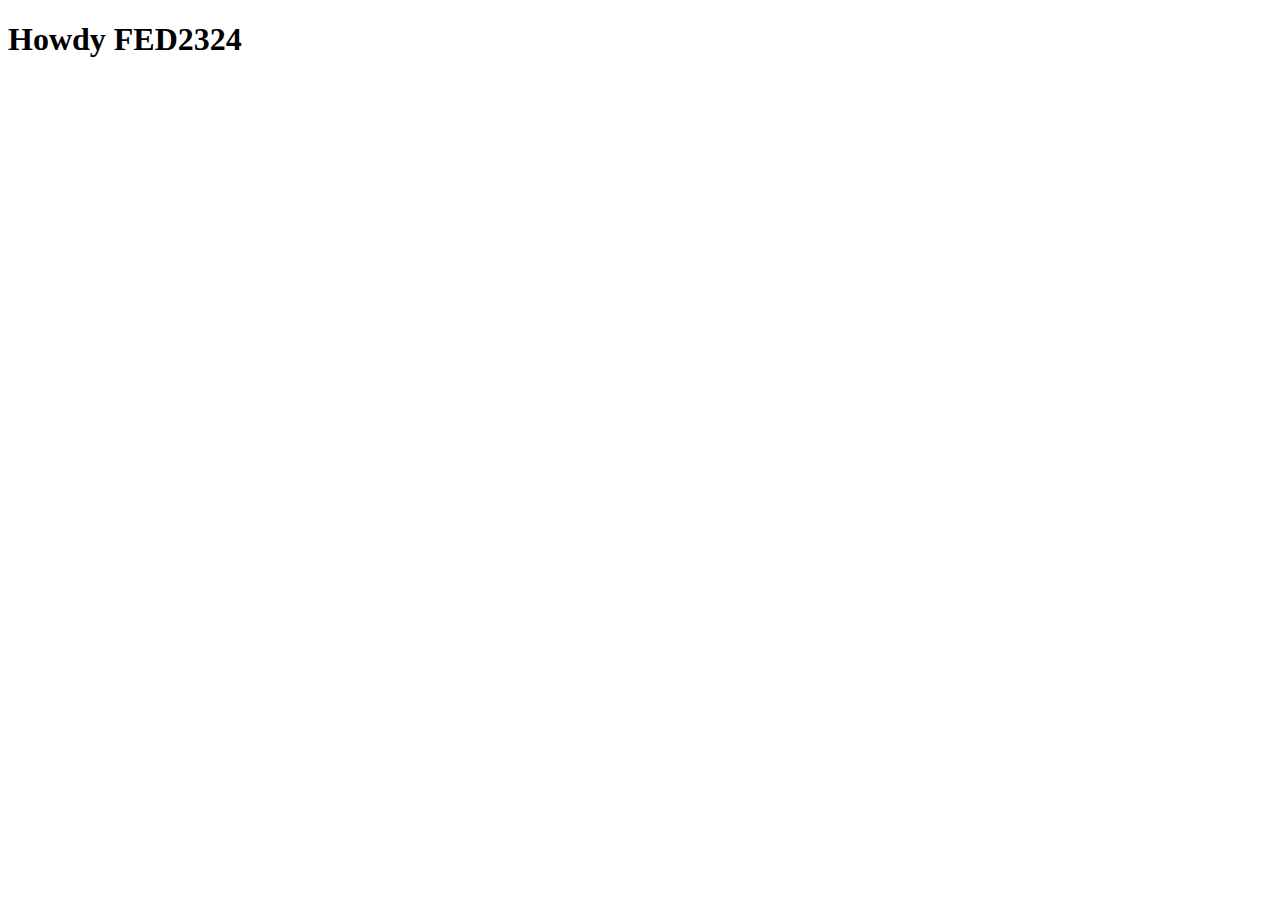
==== index.html @ 1f33ac5a "Add files via upload" ====
<!doctype html>
<html lang="nl">
	
<head>
	<meta charset="UTF-8">
	<meta name="author" content="jouw naam">
	<meta name="viewport" content="width=device-width, initial-scale=1">
	
	<title>Howdy FED2324</title>
	
	<link href="styles/style.css" rel="stylesheet">
	<link rel="icon" type="image/svg+xml" href="images/favicon.svg">
</head>

<body>
	<h1>Howdy FED2324</h1>

	<script defer src="scripts/script.js"></script>
</body>
	
</html>
---- styles/style.css ----
/**************/
/* CSS REMEDY */
/**************/
*, *::after, *::before {
  box-sizing:border-box;  
}






/*********************/
/* CUSTOM PROPERTIES */
/*********************/
:root {
	/* startje */
	--color-text:#111;
	--color-background:#eee;
}





/****************/
/* JOUW STYLING */
/****************/

/* jouw code */
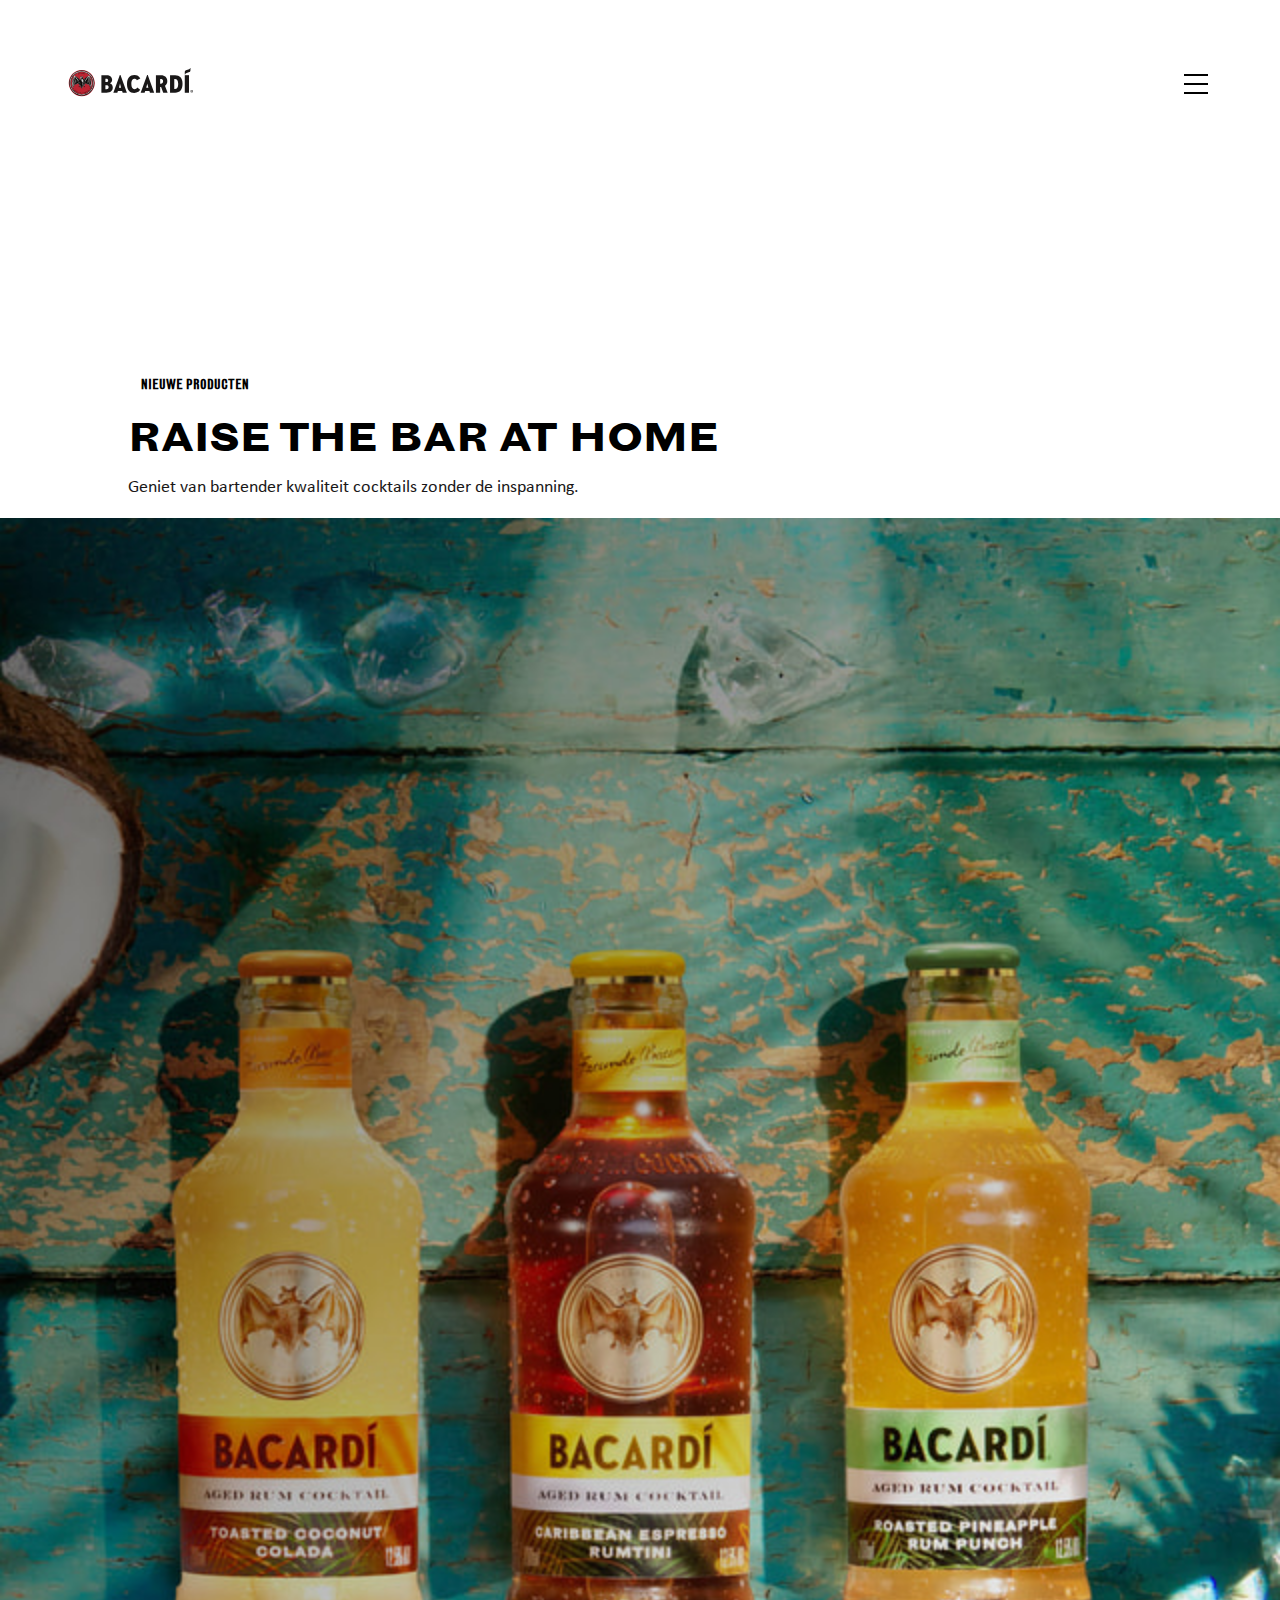
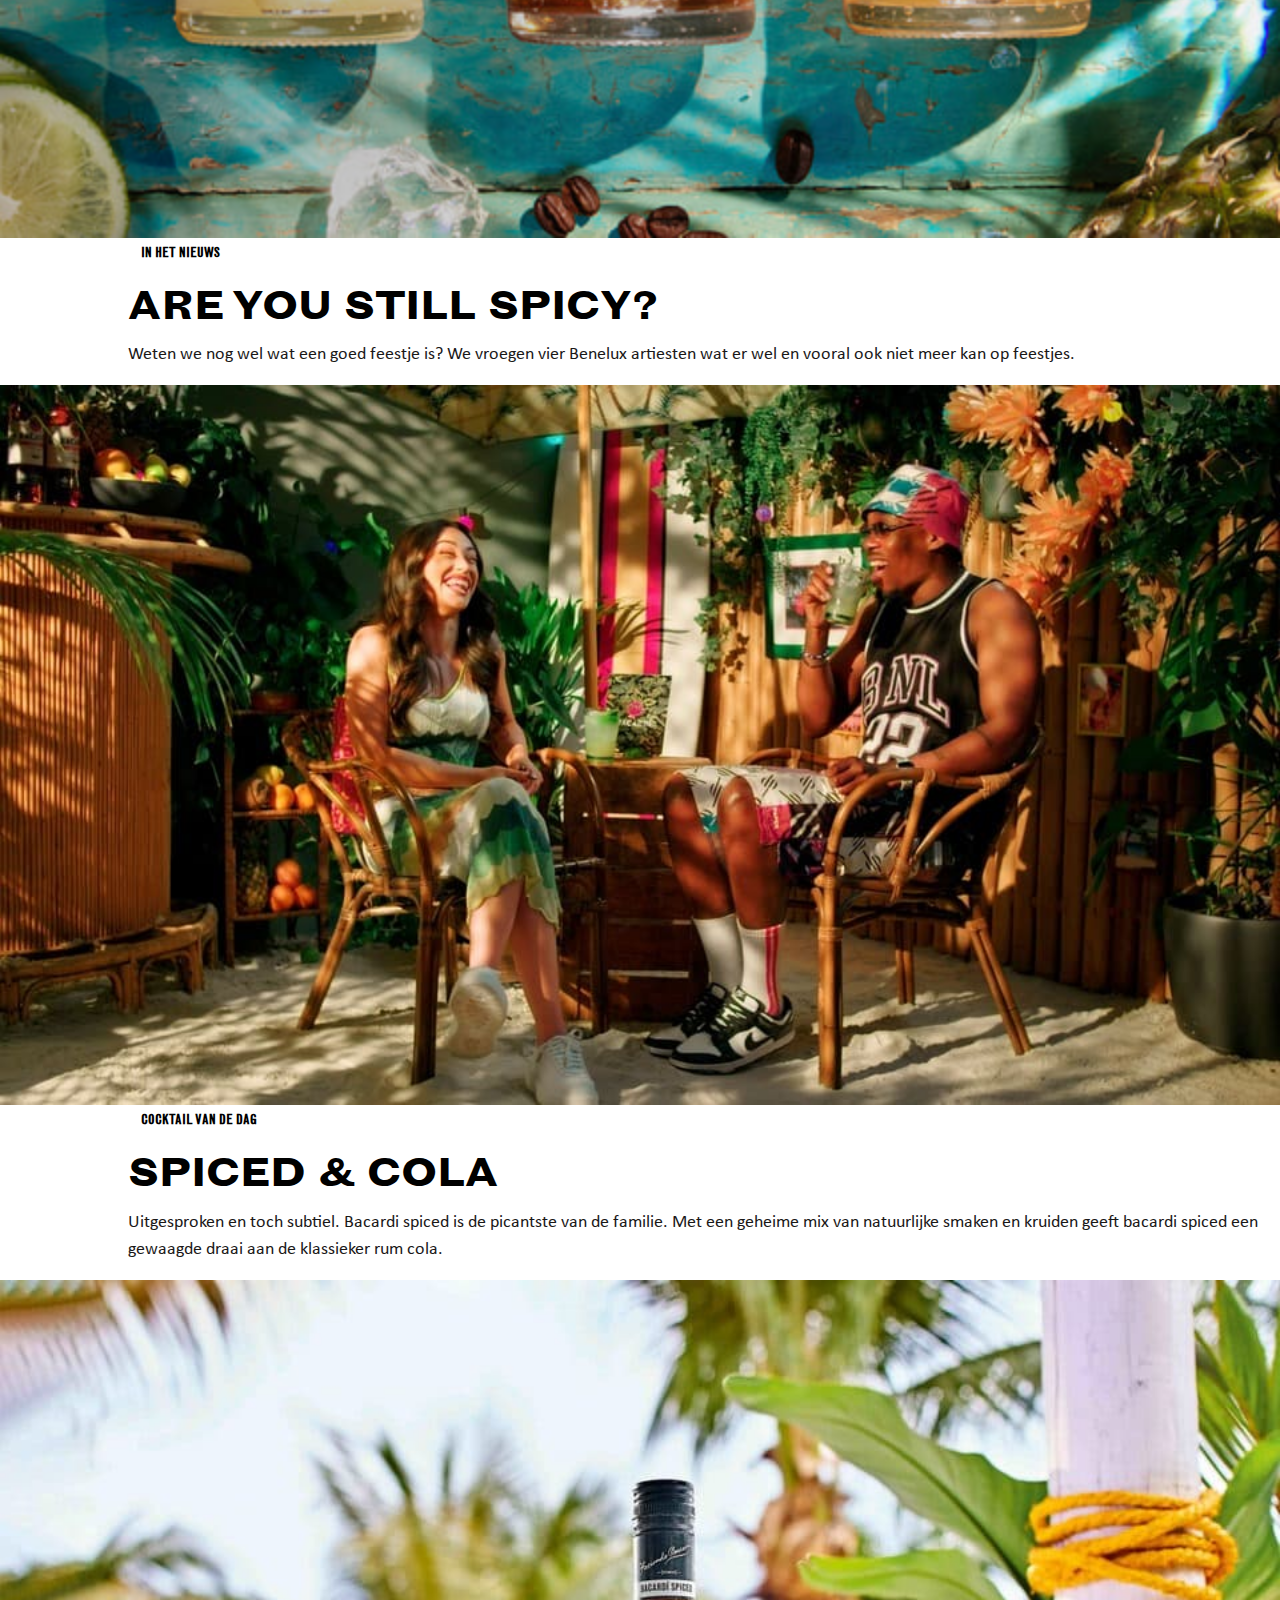
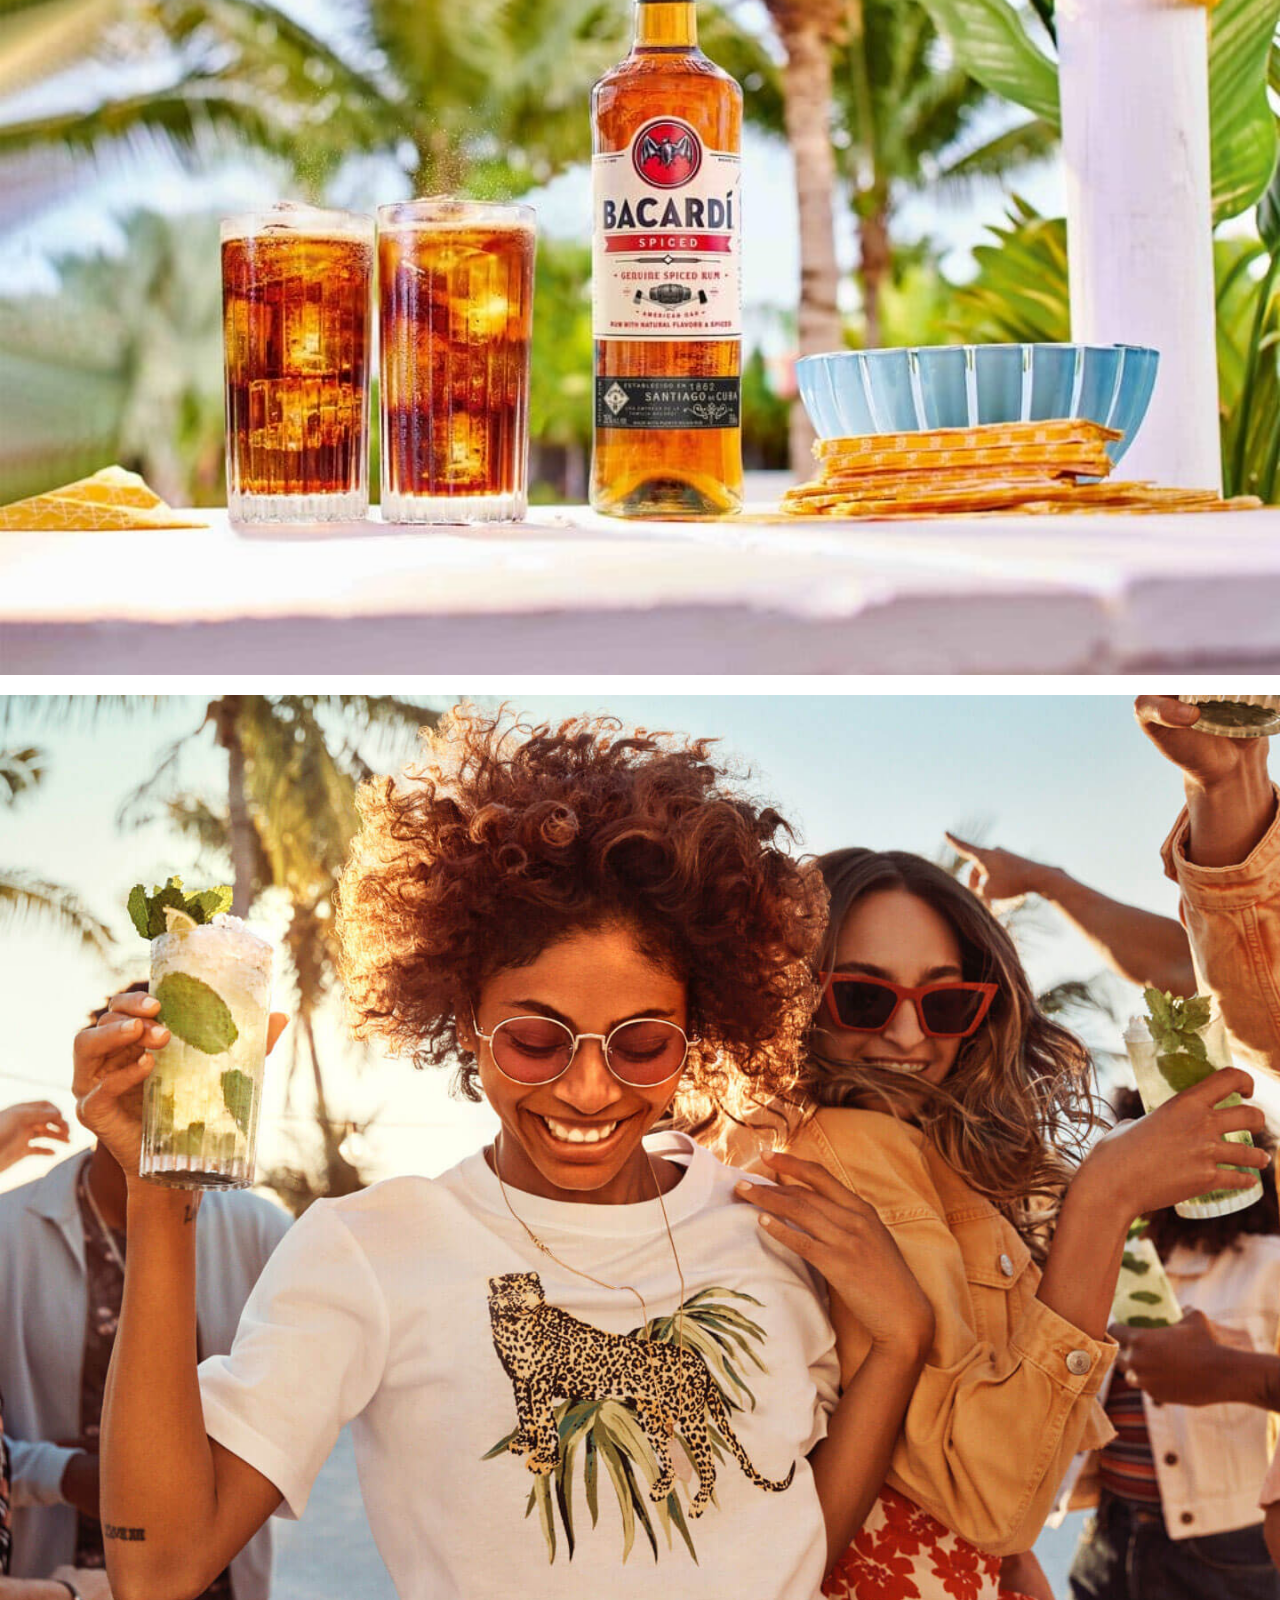
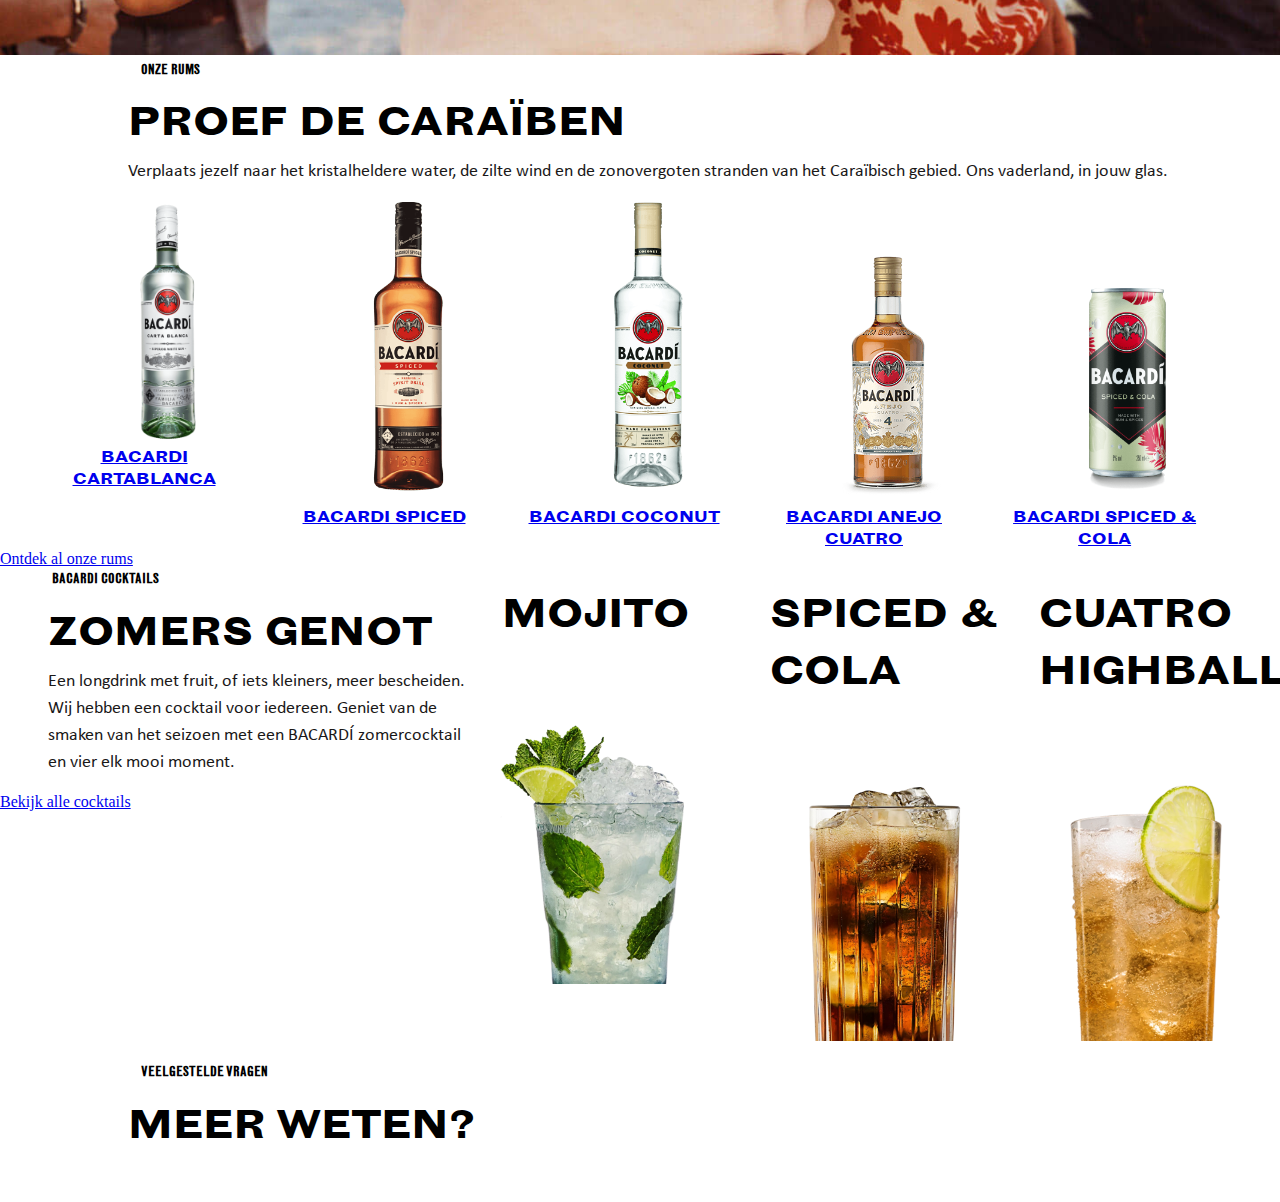
==== commit 5344e6f6: "Add files via upload" ====
--- a/index.html
+++ b/index.html
@@ -1,21 +1,115 @@
-<!doctype html>
-<html lang="nl">
-	
+<!DOCTYPE html>
+<html lang="en">
 <head>
 	<meta charset="UTF-8">
-	<meta name="author" content="jouw naam">
-	<meta name="viewport" content="width=device-width, initial-scale=1">
-	
-	<title>Howdy FED2324</title>
-	
-	<link href="styles/style.css" rel="stylesheet">
-	<link rel="icon" type="image/svg+xml" href="images/favicon.svg">
+	<meta http-equiv="X-UA-Compatible" content="IE=edge">
+	<meta name="viewport" content="width=device-width, initial-scale=1.0">
+	<title>Document</title>
+	<link href="./styles/style.css" rel="stylesheet">
 </head>
 
 <body>
-	<h1>Howdy FED2324</h1>
+	<header>
+		<nav>
+			<ul>
+				<li>
+					<img src="./images/Bacardi-Logo-Black.svg" alt="logo of bacardi">
+				</li>
+				<li>
+					<img src="./images/11030086_menu_hamburger_nav_icon.svg" alt="hamburger-menu">
+				</li>
+			</ul>
+		</nav>
+	</header>
 
-	<script defer src="scripts/script.js"></script>
+	<video data-mobile-video="https://d323g1xugy1rkz.cloudfront.net/wp-content/uploads/sites/41/2022/05/11123156/BACARDI_SKATERGIRL_1080_1350_WHITE_BG_TRIM_B.mp4" data-desktop-video="https://d323g1xugy1rkz.cloudfront.net/wp-content/uploads/sites/41/2022/05/11123159/bacardi-roller-v7-highres_mute-DESKTOP.mp4" muted="" autoplay="" playsinline="" loop="" src="https://d323g1xugy1rkz.cloudfront.net/wp-content/uploads/sites/41/2022/05/11123159/bacardi-roller-v7-highres_mute-DESKTOP.mp4"></video>
+
+	<ul>
+		<li>
+			<h2>Nieuwe producten</h2>
+			<h3>Raise the bar at home</h3>
+			<p>Geniet van bartender kwaliteit cocktails zonder de inspanning.</p>
+			<img src="./images/image_bacardi_screen1.jpeg" alt="foto van bacardi cocktail flesjes">
+		</li>
+		<li>
+			<h2>In het nieuws</h2>
+			<h3>Are you still spicy?</h3>
+			<p>Weten we nog wel wat een goed feestje is? We vroegen vier Benelux artiesten wat er wel en vooral ook niet meer kan op feestjes.</p>
+			<img src="./images/image2_bacardi_screen1.jpeg" alt="foto van bacardi cocktail flesjes">
+		</li>
+		<li>
+			<h2>Cocktail van de dag</h2>
+			<h3>Spiced & cola</h3>
+			<p>Uitgesproken en toch subtiel. Bacardi spiced is de picantste van de familie. Met een geheime mix van natuurlijke smaken en kruiden geeft bacardi spiced een gewaagde draai aan de klassieker rum cola.</p>
+			<img src="./images/image3_bacardi_screen1.jpeg" alt="foto van bacardi cocktail flesjes">
+		</li>
+	</ul>
+	<img src="./images/image4_bacardi_screen1.jpeg" alt="girl with sunglasses celebrating">
+	<h2>Onze rums</h2>
+	<h3>Proef de Caraïben</h3>
+	<p>Verplaats jezelf naar het kristalheldere water, de zilte wind en de zonovergoten stranden van het Caraïbisch gebied. Ons vaderland, in jouw glas.</p>
+	<section>
+		<a href="#">
+			<figure>
+			<img src="./images/bottle_bacardicartablanca.png" alt="bottle of bacardi cartablanca">
+			<figcaption>Bacardi Cartablanca</figcaption>
+			</figure>
+		</a>
+		<a href="#">
+			<figure>
+			<img src="./images/bottle_bacardispiced.png" alt="bottle of bacardi spiced">
+			<figcaption>Bacardi Spiced</figcaption>
+			</figure>
+		</a>
+		<a href="#">
+			<figure>
+			<img src="./images/bottle_bacardicoconut.png" alt="bottle of bacardi coconut">
+			<figcaption>Bacardi Coconut</figcaption>
+			</figure>
+		</a>
+		<a href="#">
+			<figure>
+			<img src="./images/bottle_bacardianejo.png" alt="bottle of bacardi Anejo Cuatro">
+			<figcaption>Bacardi Anejo Cuatro</figcaption>
+			</figure>
+		</a>
+		<a href="#">
+			<figure>
+			<img src="./images/bottle_bacardispicedencola.png" alt="bottle of bacardi spiced & cola">
+			<figcaption>Bacardi Spiced & Cola</figcaption>
+			</figure>
+		</a>
+	</section>
+	<a href="#">Ontdek al onze rums</a>
+	</section>
+	<section>
+		<div>
+			<h2>Bacardi cocktails</h2>
+			<h3>Zomers genot</h3>
+			<p>Een longdrink met fruit, of iets kleiners, meer bescheiden. Wij hebben een cocktail voor iedereen. Geniet van de smaken van het seizoen met een BACARDÍ zomercocktail en vier elk mooi moment.</p>
+			<a href="#">Bekijk alle cocktails</a>
+		</div>
+		<ul>
+			<li>
+				<h3>Mojito</h3>
+				<img src="./images/cocktail_mojito.webp" alt="cocktail mojito in glass">
+			</li>
+			<li>
+				<h3>Spiced & Cola</h3>
+				<img src="./images/cocktail_spicedencola.webp" alt="cocktail spiced & cola in glass">
+			</li>
+			<li>
+				<h3>Cuatro highball</h3>
+				<img src="./images/cockails_cuatrohighball.webp" alt="cocktail cuatro highball in glass">
+			</li>
+		</ul>
+	</section>
+	<h2>Veelgestelde vragen</h2>
+	<h3>Meer weten?</h3>
+	<ul>
+		<li></li>
+	</ul>
+	<script> defer src="scripts/script.js"</script>
 </body>
 	
-</html>
+</html>--- a/styles/style.css
+++ b/styles/style.css
@@ -1,31 +1,190 @@
 /**************/
 /* CSS REMEDY */
 /**************/
+@font-face {
+	font-family: 'bacardi';
+	src: url(../fonts/GrotesqueMTStd-BoldExtended.woff2);
+	font-weight: bold;
+}
+
+@font-face {
+	font-family: 'bacardi1';
+	src: url(../fonts/GrotesqueMTStd-Condensed.woff2);
+}
+
+@font-face {
+	font-family: 'bacardi3';
+	src: url(../fonts/GrotesqueMTStd.woff2);
+}
+
+@font-face {
+	font-family: 'bacardi4';
+	src: url(../fonts/GrotesqueMTStd\ \(1\).woff2);
+}
+
+@font-face {
+	font-family: 'bacardi5';
+	src: url(../fonts/GrotesqueMTStd-Bold.woff2);
+}
+
+@font-face {
+	font-family: 'bacardi6';
+	src: url(../fonts/GrotesqueDispMTStd-BoldCn.woff2);
+}
+
+@font-face {
+	font-family: 'bacardi7';
+	src: url(../fonts/Neutra2Cond-Titling\ \(2\).woff2);
+}
+
+@font-face {
+	font-family: 'bacardi8';
+	src: url(../fonts/satisfy-regular\ \(1\).woff2);
+}
+
+@font-face {
+	font-family: 'bacardi9';
+	src: url(../fonts/Anton-Regular.woff2);
+}
+
+@font-face {
+	font-family: 'bacardi10';
+	src: url(../fonts/Trueno.woff2);
+}
+
+@font-face {
+	font-family: 'bacardi11';
+	src: url(../fonts/TruenoBold.woff2);
+	font-weight: bold;
+}
+
+@font-face {
+	font-family: 'bacardi12';
+	src: url(../fonts/fontello\ \(1\).woff2);
+}
+
+@font-face {
+	font-family: 'calibri';
+	src: url(../fonts/Calibri.woff2);
+}
+
 *, *::after, *::before {
   box-sizing:border-box;  
 }
 
-
-
-
-
-
-/*********************/
-/* CUSTOM PROPERTIES */
-/*********************/
 :root {
 	/* startje */
 	--color-text:#111;
-	--color-background:#eee;
+	--color-background:rgb(255, 255, 255);
+}
+
+body {
+	/* background-color: #111; */
+	margin: 0;
+}
+
+h2 {
+	font-family: 'bacardi1';
+	text-transform: uppercase;
+	font-size: 0.875em;
+	margin-top: 0;
+	margin-bottom: 1vw;
+	/* margin-right: 1.4em; */
+	padding-left: 11%;
+}
+
+h3 {
+	font-family: 'bacardi';
+	text-transform: uppercase;
+	font-size: 2.5em;
+	margin-top: 0;
+	/* margin-right: 1.5em; */
+	margin-bottom: 0.6vw;
+	padding-left: 10%;
+}
+
+figure {
+	margin: 0;
+	margin-left: 20%;
+
+}
+
+figcaption {
+	font-family: 'bacardi';
+	text-transform: uppercase;
+	text-decoration: none;
+	text-align: center;
+}
+
+p {
+	font-family: 'calibri';
+	margin-top: 0;
+	padding-left: 10%;
+	/* margin-right: 1.5em; */
+	color: #1a1818;
+	font-size: large;
+	line-height: 1.5em;
+}
+
+nav ul {
+	display: flex;
+	justify-content: space-between;
+	list-style: none;
+	padding: 5.33vw 5.33vw;
+	margin-top: 0;
+	margin-bottom: 0;
+	/* min-height: 17.1vw; */
+	background-color: white;
+}
+
+ul {
+	display: grid;
+	grid-template-columns: 3;
+}
+
+ul li {
+	overflow: hidden;
+}
+
+nav ul li:nth-of-type(2){
+	width: 2em;
+	padding: 0;
+}
+
+video {
+	width: 100%;
+	margin-top: 2em;
+}
+
+img {
+	width: 100%;
+}
+
+ul {
+	padding: 0;
+}
+
+section:first-of-type {
+	display: flex;
+	overflow-x: auto;
+}
+
+section:first-of-type img {
+	width: 15em;
 }
 
 
+/* ------------------------------------------ */
 
+section:nth-of-type(2) {
+	display: flex;
+	overflow-x: auto;
+}
 
+section:nth-of-type(2) ul {
+	display: flex;
+}
 
-/****************/
-/* JOUW STYLING */
-/****************/
-
-/* jouw code */
-
+/* section:nth-of-type(2) ul li:nth-of-type(1){
+	width: 15em;
+} */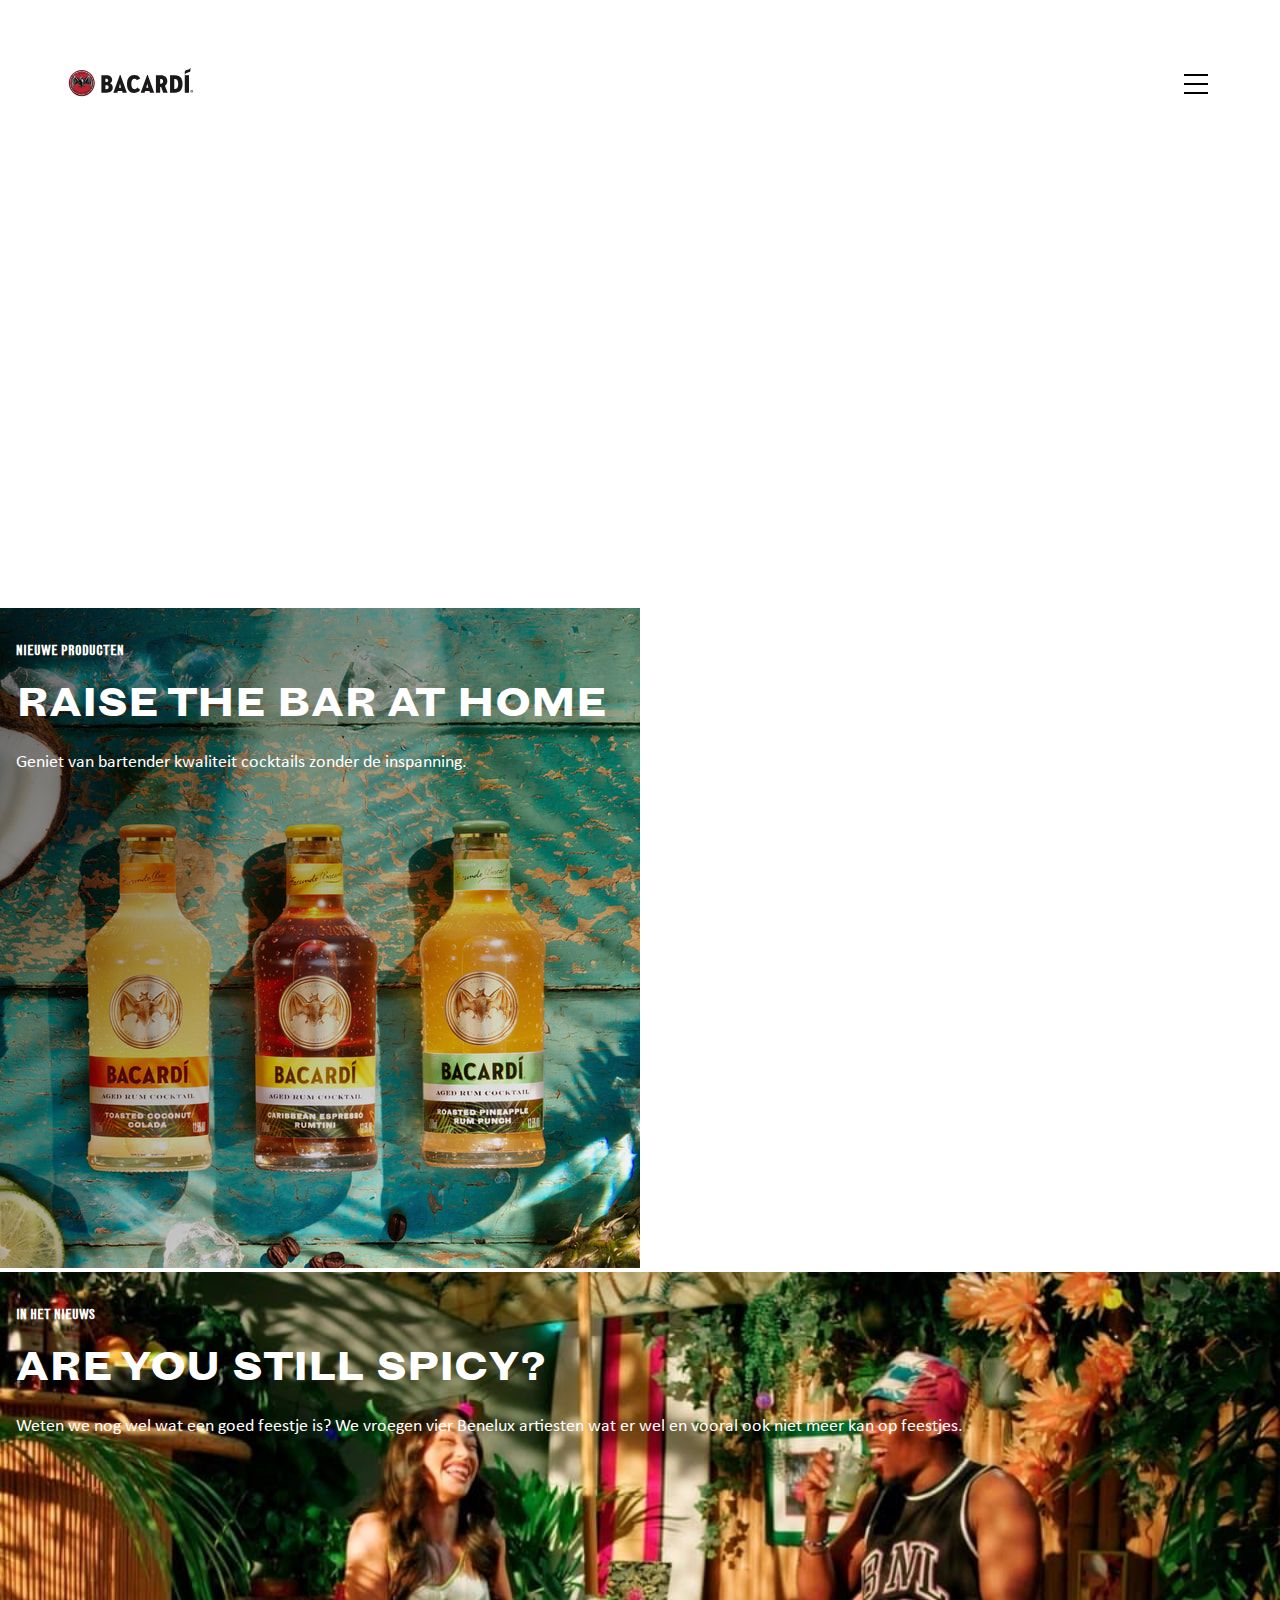
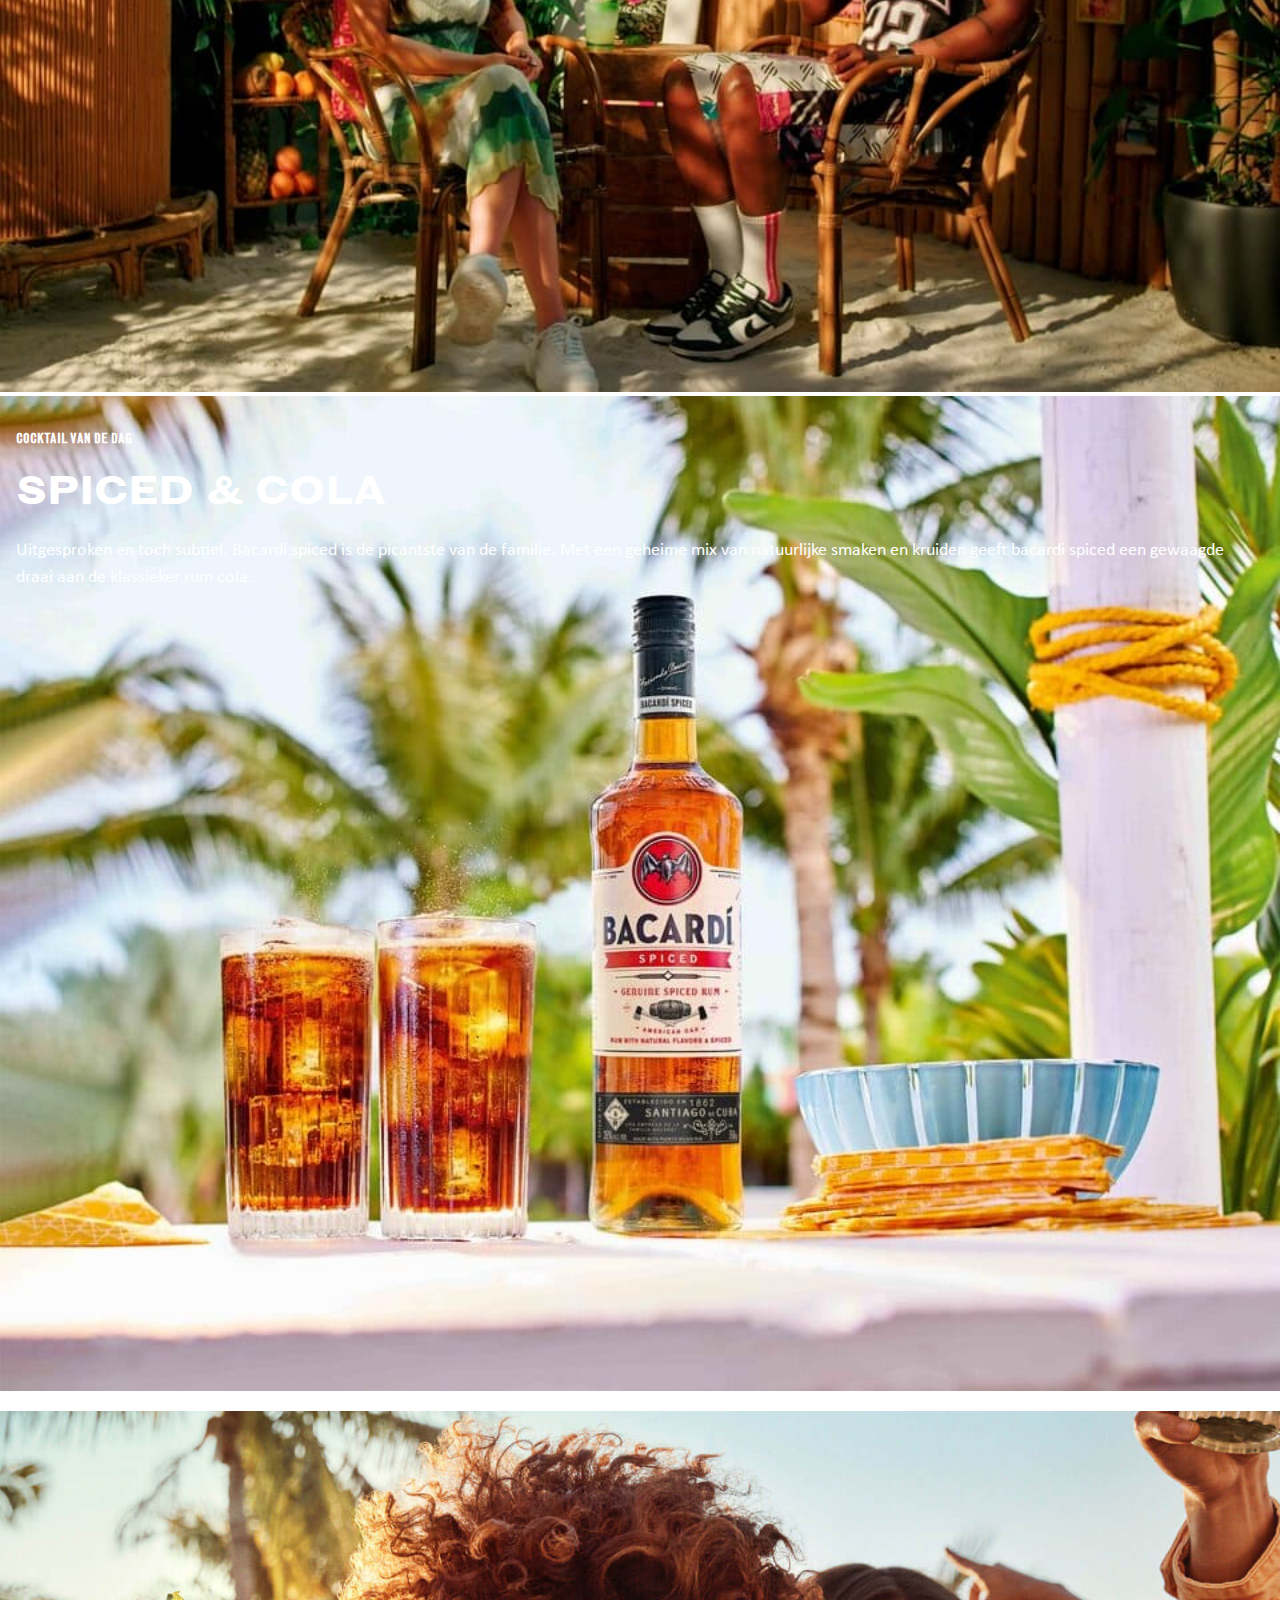
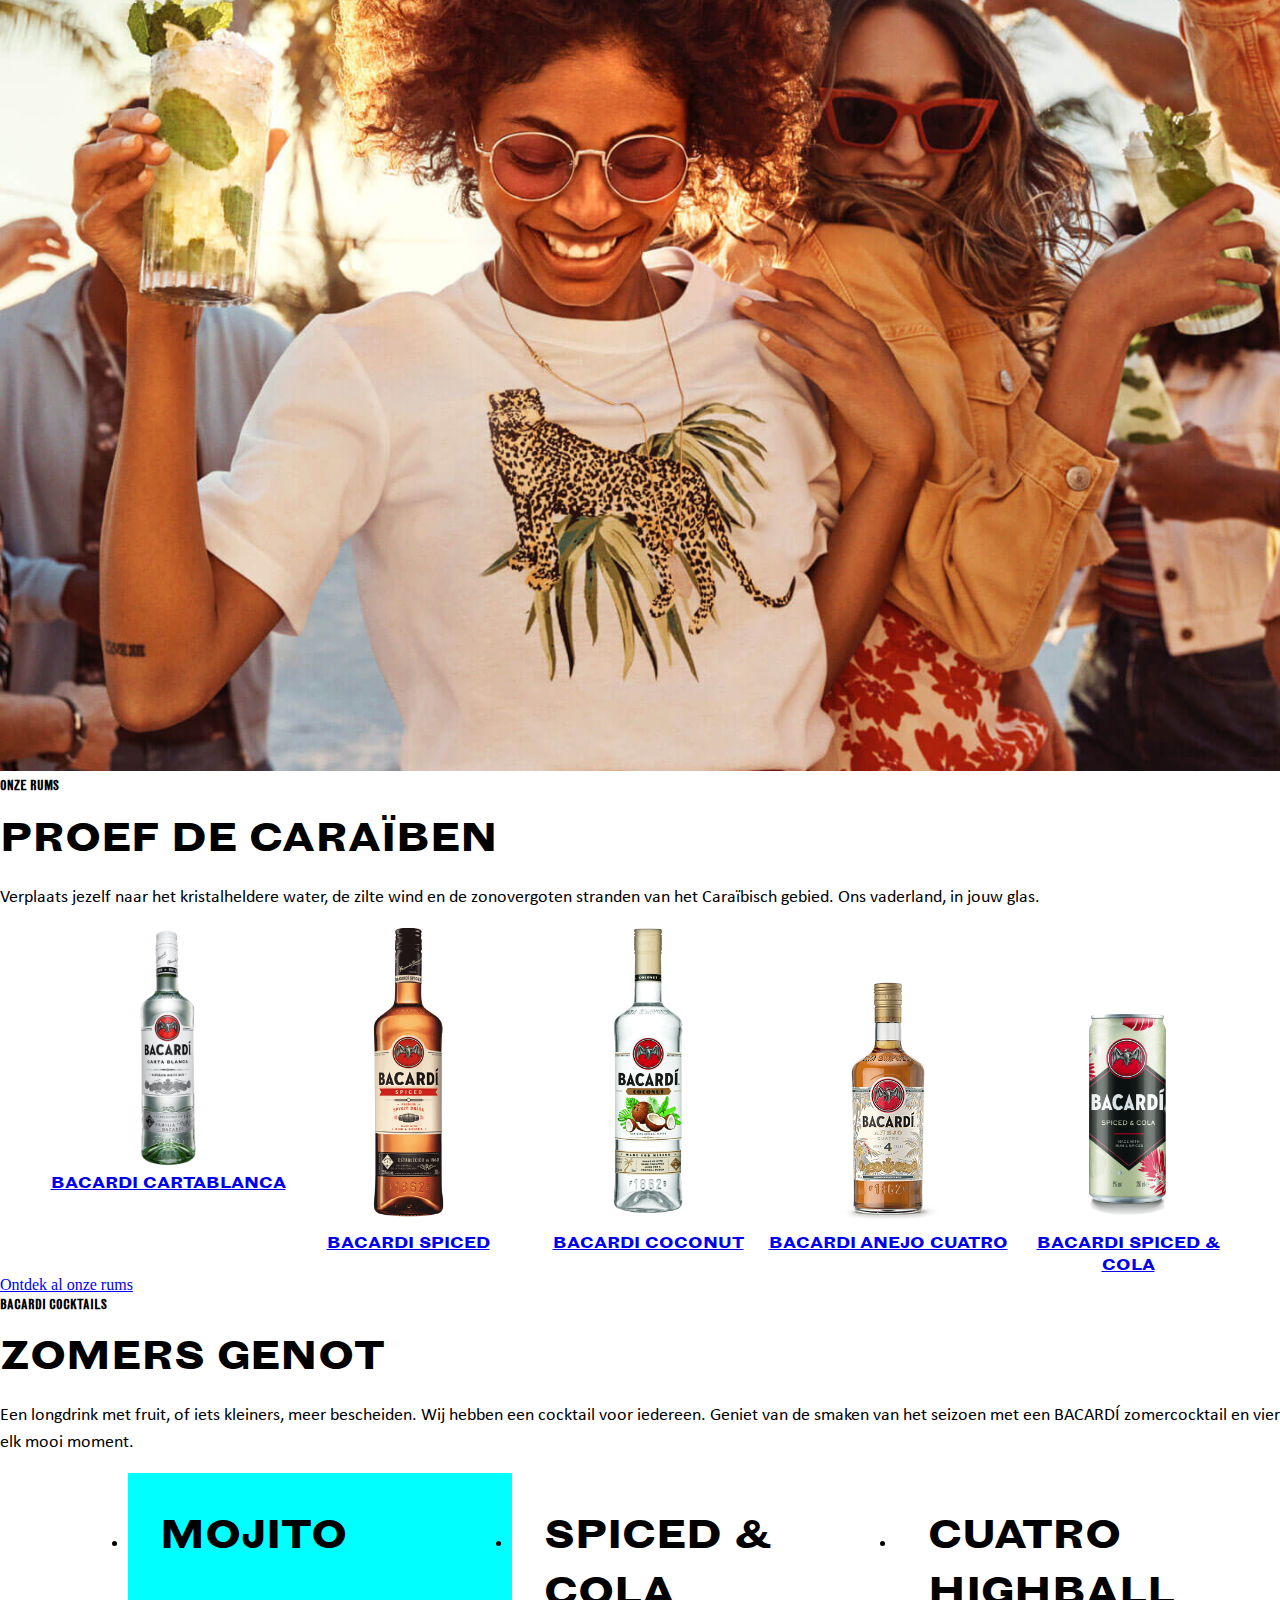
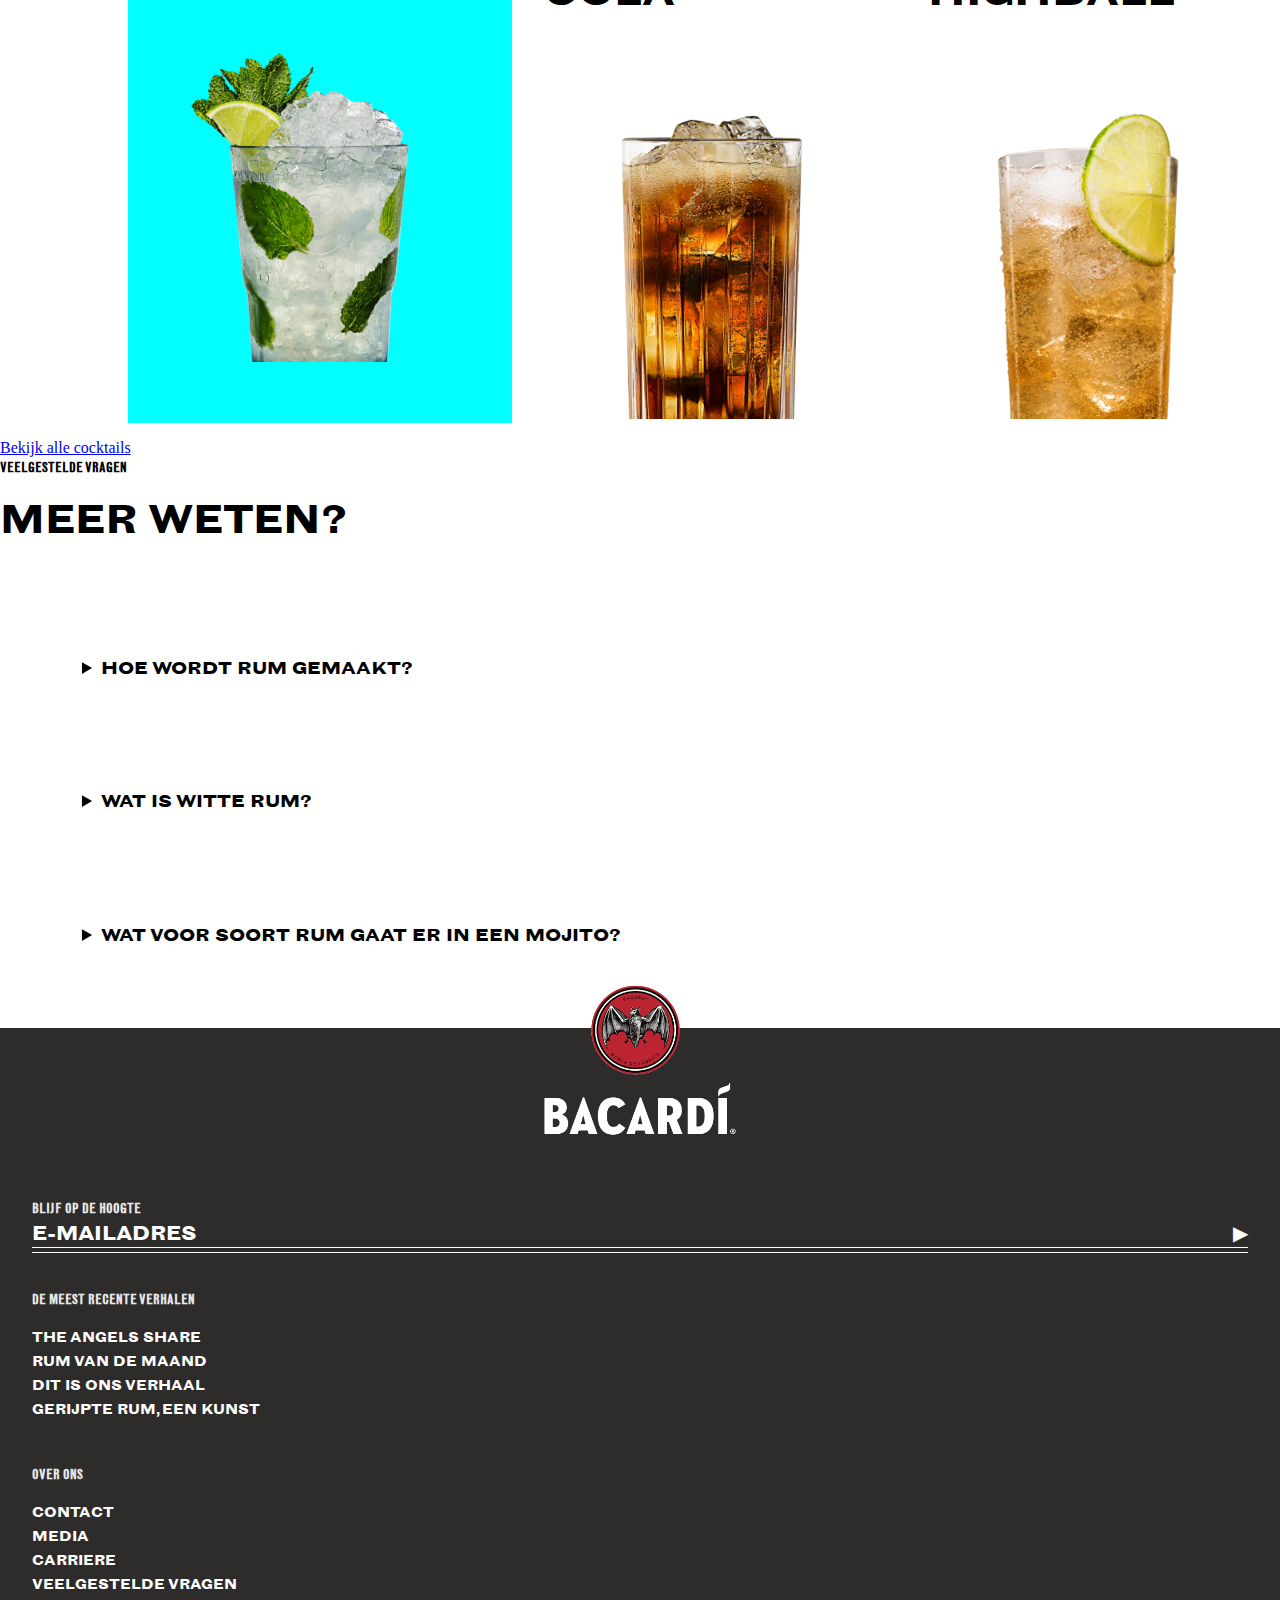
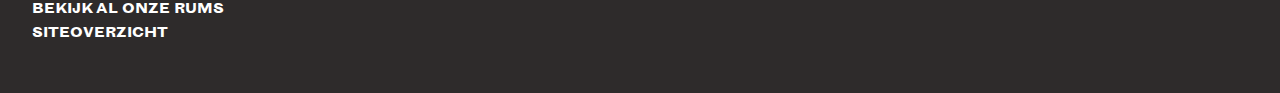
==== commit df56b224: "Add files via upload" ====
--- a/index.html
+++ b/index.html
@@ -4,8 +4,9 @@
 	<meta charset="UTF-8">
 	<meta http-equiv="X-UA-Compatible" content="IE=edge">
 	<meta name="viewport" content="width=device-width, initial-scale=1.0">
-	<title>Document</title>
+	<title>Bacardí Rum | Bacardi Rum Cocktails en Dranken | BACARDI NL</title>
 	<link href="./styles/style.css" rel="stylesheet">
+	<link rel="icon" type="image/svg+xml" href="images/bacardi-primary-logo.png">
 </head>
 
 <body>
@@ -23,27 +24,36 @@
 	</header>
 
 	<video data-mobile-video="https://d323g1xugy1rkz.cloudfront.net/wp-content/uploads/sites/41/2022/05/11123156/BACARDI_SKATERGIRL_1080_1350_WHITE_BG_TRIM_B.mp4" data-desktop-video="https://d323g1xugy1rkz.cloudfront.net/wp-content/uploads/sites/41/2022/05/11123159/bacardi-roller-v7-highres_mute-DESKTOP.mp4" muted="" autoplay="" playsinline="" loop="" src="https://d323g1xugy1rkz.cloudfront.net/wp-content/uploads/sites/41/2022/05/11123159/bacardi-roller-v7-highres_mute-DESKTOP.mp4"></video>
-
-	<ul>
-		<li>
-			<h2>Nieuwe producten</h2>
-			<h3>Raise the bar at home</h3>
-			<p>Geniet van bartender kwaliteit cocktails zonder de inspanning.</p>
-			<img src="./images/image_bacardi_screen1.jpeg" alt="foto van bacardi cocktail flesjes">
-		</li>
-		<li>
-			<h2>In het nieuws</h2>
-			<h3>Are you still spicy?</h3>
-			<p>Weten we nog wel wat een goed feestje is? We vroegen vier Benelux artiesten wat er wel en vooral ook niet meer kan op feestjes.</p>
-			<img src="./images/image2_bacardi_screen1.jpeg" alt="foto van bacardi cocktail flesjes">
-		</li>
-		<li>
-			<h2>Cocktail van de dag</h2>
-			<h3>Spiced & cola</h3>
-			<p>Uitgesproken en toch subtiel. Bacardi spiced is de picantste van de familie. Met een geheime mix van natuurlijke smaken en kruiden geeft bacardi spiced een gewaagde draai aan de klassieker rum cola.</p>
-			<img src="./images/image3_bacardi_screen1.jpeg" alt="foto van bacardi cocktail flesjes">
-		</li>
-	</ul>
+<main>
+	<h1>Welkom bij de officiele Bacardi site.</h1>
+	<section>
+		<ul>
+			<li>
+				<div>
+					<h2>Nieuwe producten</h2>
+					<h3>Raise the bar at home</h3>
+					<p>Geniet van bartender kwaliteit cocktails zonder de inspanning.</p>
+				</div>
+				<img src="./images/image_bacardi_screen1.jpeg" alt="foto van bacardi cocktail flesjes">
+			</li>
+			<li>
+				<div>
+					<h2>In het nieuws</h2>
+					<h3>Are you still spicy?</h3>
+					<p>Weten we nog wel wat een goed feestje is? We vroegen vier Benelux artiesten wat er wel en vooral ook niet meer kan op feestjes.</p>
+				</div>
+				<img src="./images/image2_bacardi_screen1.jpeg" alt="foto van bacardi cocktail flesjes">
+			</li>
+			<li>
+				<div>
+					<h2>Cocktail van de dag</h2>
+					<h3>Spiced & cola</h3>
+					<p>Uitgesproken en toch subtiel. Bacardi spiced is de picantste van de familie. Met een geheime mix van natuurlijke smaken en kruiden geeft bacardi spiced een gewaagde draai aan de klassieker rum cola.</p>
+				</div>
+				<img src="./images/image3_bacardi_screen1.jpeg" alt="foto van bacardi cocktail flesjes">
+			</li>
+		</ul>
+	</section>
 	<img src="./images/image4_bacardi_screen1.jpeg" alt="girl with sunglasses celebrating">
 	<h2>Onze rums</h2>
 	<h3>Proef de Caraïben</h3>
@@ -81,35 +91,84 @@
 		</a>
 	</section>
 	<a href="#">Ontdek al onze rums</a>
-	</section>
+
 	<section>
+		<h2>Bacardi Cocktails</h2>
 		<div>
-			<h2>Bacardi cocktails</h2>
 			<h3>Zomers genot</h3>
 			<p>Een longdrink met fruit, of iets kleiners, meer bescheiden. Wij hebben een cocktail voor iedereen. Geniet van de smaken van het seizoen met een BACARDÍ zomercocktail en vier elk mooi moment.</p>
-			<a href="#">Bekijk alle cocktails</a>
+			<ul>
+				<li>
+					<h3>Mojito</h3>
+					<img src="./images/cocktail_mojito.webp" alt="cocktail mojito in glass">
+				</li>
+				<li>
+					<h3>Spiced & Cola</h3>
+					<img src="./images/cocktail_spicedencola.webp" alt="cocktail spiced & cola in glass">
+				</li>
+				<li>
+					<h3>Cuatro highball</h3>
+					<img src="./images/cockails_cuatrohighball.webp" alt="cocktail cuatro highball in glass">
+				</li>
+			</ul>
 		</div>
+	</section>
+	<a href="#">Bekijk alle cocktails</a>
+	
+	<section>
+		<h2>Veelgestelde vragen</h2>
+		<h3>Meer weten?</h3>
+		<details>
+			<summary>Hoe wordt rum gemaakt?</summary>
+			<p>Rum wordt gemaakt van slechts drie ingrediënten: melasse van suikerriet, gist en water. De ingrediënten worden gefermenteerd en daarna gedistilleerd, gerijpt, gefilterd en gemengd.</p>
+		</details>
+		<details>
+			<summary>Wat is witte rum?</summary>
+			<p>Witte rum is meestal een lichte variant met een zachte, zoete smaak. Witte rum wordt vaak gebruikt in frisse cocktails, in populaire cocktails zoals de Mojito en Daiquiri.</p>
+		</details>
+		<details>
+			<summary>Wat voor soort rum gaat er in een mojito?</summary>
+			<p>Wist je dat BACARDÍ Carta Blanca witte rum werd gebruikt voor de allereerste mojito? Een tijdloze klassieker. Maar probeer ook eens onze goudkleurige rums of BACARDÍ Razz voor een unieke twist.</p>
+		</details>
+	</section>
+</main>
+
+<footer>
+	<img src="./images/footer-bacardi-logo.png" alt="footer logo of bacardi">
+
+	<section>
+		<h2>Blijf op de hoogte</h2>
+		<a href="#">E-mailadres</a>
+	</section>
+
+	<section>
+		<h2>De meest recente verhalen</h2>
 		<ul>
-			<li>
-				<h3>Mojito</h3>
-				<img src="./images/cocktail_mojito.webp" alt="cocktail mojito in glass">
-			</li>
-			<li>
-				<h3>Spiced & Cola</h3>
-				<img src="./images/cocktail_spicedencola.webp" alt="cocktail spiced & cola in glass">
-			</li>
-			<li>
-				<h3>Cuatro highball</h3>
-				<img src="./images/cockails_cuatrohighball.webp" alt="cocktail cuatro highball in glass">
-			</li>
+
+			<li><a href="#">The angels share</a></li>
+			<li><a href="#">Rum van de maand</a></li>
+			<li><a href="#">Dit is ons verhaal</a></li>
+			<li><a href="#">Gerijpte rum, een kunst</a></li>
 		</ul>
 	</section>
-	<h2>Veelgestelde vragen</h2>
-	<h3>Meer weten?</h3>
-	<ul>
-		<li></li>
-	</ul>
-	<script> defer src="scripts/script.js"</script>
+
+	<section>
+		<h2>Over ons</h2>
+		
+		<ul>
+			<li><a href="#">Contact</a></li>
+			<li><a href="#">Media</a></li>
+			<li><a href="#">Carriere</a></li>
+			<li><a href="#">Veelgestelde vragen</a></li>
+			<li><a href="#">Bekijk al onze rums</a></li>
+			<li><a href="#">Siteoverzicht</a></li>
+		</ul>
+	</section>
+
+</footer>
+
+<script defer src="scripts/script.js"></script>
+
 </body>
 	
 </html>--- a/styles/style.css
+++ b/styles/style.css
@@ -1,5 +1,5 @@
 /**************/
-/* CSS REMEDY */
+/* FONTS */
 /**************/
 @font-face {
 	font-family: 'bacardi';
@@ -67,6 +67,10 @@
 	font-family: 'calibri';
 	src: url(../fonts/Calibri.woff2);
 }
+
+/* ****************
+STOND ER AL IN 
+**************** */
 
 *, *::after, *::before {
   box-sizing:border-box;  
@@ -79,8 +83,16 @@
 }
 
 body {
-	/* background-color: #111; */
 	margin: 0;
+}
+
+/* ******************
+BASIS ELEMENTEN
+****************** */
+
+h1 {
+	clip: rect(0 0 0 0);
+  	clip-path: inset(50%);
 }
 
 h2 {
@@ -88,42 +100,47 @@
 	text-transform: uppercase;
 	font-size: 0.875em;
 	margin-top: 0;
-	margin-bottom: 1vw;
-	/* margin-right: 1.4em; */
-	padding-left: 11%;
 }
 
 h3 {
 	font-family: 'bacardi';
 	text-transform: uppercase;
 	font-size: 2.5em;
-	margin-top: 0;
-	/* margin-right: 1.5em; */
-	margin-bottom: 0.6vw;
-	padding-left: 10%;
-}
-
-figure {
 	margin: 0;
-	margin-left: 20%;
-
-}
-
-figcaption {
-	font-family: 'bacardi';
-	text-transform: uppercase;
-	text-decoration: none;
-	text-align: center;
+} 
+
+video {
+	width: 100%;
+	margin-top: 2em;
+	min-height: 20em;
+    object-fit: cover;
+}
+
+img {
+	max-width: 100%;
+} 
+
+ul {
+	padding: 0;
 }
 
 p {
-	font-family: 'calibri';
-	margin-top: 0;
-	padding-left: 10%;
-	/* margin-right: 1.5em; */
-	color: #1a1818;
+	font-family: 'calibri'; 
 	font-size: large;
 	line-height: 1.5em;
+} 
+
+/* ******************
+PAGINA INDELING
+****************** */
+
+/* ------NAVIGATION----------------- */
+
+header {
+	position: sticky;
+	top:0;
+	background-color: rgb(255, 255, 255);
+	z-index: 100;
 }
 
 nav ul {
@@ -133,17 +150,6 @@
 	padding: 5.33vw 5.33vw;
 	margin-top: 0;
 	margin-bottom: 0;
-	/* min-height: 17.1vw; */
-	background-color: white;
-}
-
-ul {
-	display: grid;
-	grid-template-columns: 3;
-}
-
-ul li {
-	overflow: hidden;
 }
 
 nav ul li:nth-of-type(2){
@@ -151,40 +157,164 @@
 	padding: 0;
 }
 
-video {
-	width: 100%;
-	margin-top: 2em;
-}
-
-img {
-	width: 100%;
-}
-
-ul {
-	padding: 0;
-}
-
-section:first-of-type {
+/* ---------------------------------- */
+
+main section:nth-of-type(1) li {
+	position: relative;
+}
+
+main section:nth-of-type(1) li:nth-of-type(2) img {
+	width:100%;
+	min-height:20em;
+	object-fit: cover;
+} 
+
+main section:nth-of-type(1) li:nth-of-type(3) img {
+	width:100%;
+	min-height:20em;
+	object-fit: cover;
+} 
+
+main section:nth-of-type(1) div{
+	position: absolute;
+	top: 2em;
+	left: 1em;
+	right: 2em;
+	color: white;
+}
+
+/* ---------------------------------- */
+
+figure {
+	margin: 0;
+	margin-left: 20%;
+	scroll-snap-align: center;
+	width: 15em;
+}
+
+figure img {
+	width: 15em;
+}
+
+figcaption {
+	font-family: 'bacardi';
+	text-transform: uppercase;
+	text-decoration: none;
+	text-align: center;
+}
+
+main section:nth-of-type(2) {
 	display: flex;
 	overflow-x: auto;
-}
-
-section:first-of-type img {
-	width: 15em;
-}
-
-
-/* ------------------------------------------ */
-
-section:nth-of-type(2) {
+	scroll-snap-type: x mandatory;
+}
+
+/* ------------------------------------- */
+
+section:nth-of-type(3) div ul {
 	display: flex;
 	overflow-x: auto;
-}
-
-section:nth-of-type(2) ul {
+	overflow: scroll;
+}
+
+section:nth-of-type(3) div ul li {
+	padding: 2em;
+	padding-bottom: 0;
+}
+
+section:nth-of-type(3) div ul li:first-child {
+	background-color: aqua;
+	margin-left: 10%;
+}
+
+/* ------------------------------------------ */
+
+summary {
+	font-family: 'bacardi';
+	font-size: 1.125em;
+	text-transform: uppercase;
+	padding: 8.5vw 6.4vw 0;
+}
+
+/* ------------------------------------------ */
+
+footer {
+	margin-top: 5em;
+	position: relative;
+	background-color: rgb(46, 43, 43);
+	/* height: 50em; */
+
+	padding: 8em 2em 2em;
+}
+
+
+footer img{
+	width: 12em;
+	position: absolute;
+	top: 2em;
+	left: 50%;
+	transform: translate(-50%, -50%);
+}
+
+footer section {
+	/* position: absolute; */
+	/* top: 8em; */
+	/* left: 2em; */
+}
+
+footer section ul li {
+	list-style: none;
+}
+
+footer section h2 {
+	color: rgb(232, 232, 232);
+	text-transform: uppercase;
+	margin-bottom: 0;
+	margin-top: 3em;
+}
+
+footer section a {
+	position: relative;
+	font-family: 'bacardi';
+	text-decoration: none;
+	text-transform: uppercase;
+	font-size: 1.25em;
+	color: white;
+	/* border-bottom: double .5em white; */
+}
+
+
+
+
+footer section li a {
+	font-family: 'bacardi';
+	text-decoration: none;
+	text-transform: uppercase;
+	font-size: .875em;
+    line-height: 1.714;
+	color: white;
+	border: none;
+}
+
+footer section:nth-of-type(1) a {
 	display: flex;
-}
-
-/* section:nth-of-type(2) ul li:nth-of-type(1){
-	width: 15em;
-} */+	/* background-color: red; */
+	justify-content: space-between;
+
+}
+
+footer section:nth-of-type(1) a::after {
+	content:"▶︎";
+}
+
+footer section:nth-of-type(1) a::before {
+	content:"";
+	position:absolute;
+	top:100%;
+	left:0;
+	right:0;
+	height:.3em;
+	/* background-color: yellow; */
+	border-top:solid 1px white;
+	border-bottom:solid 1px white;
+}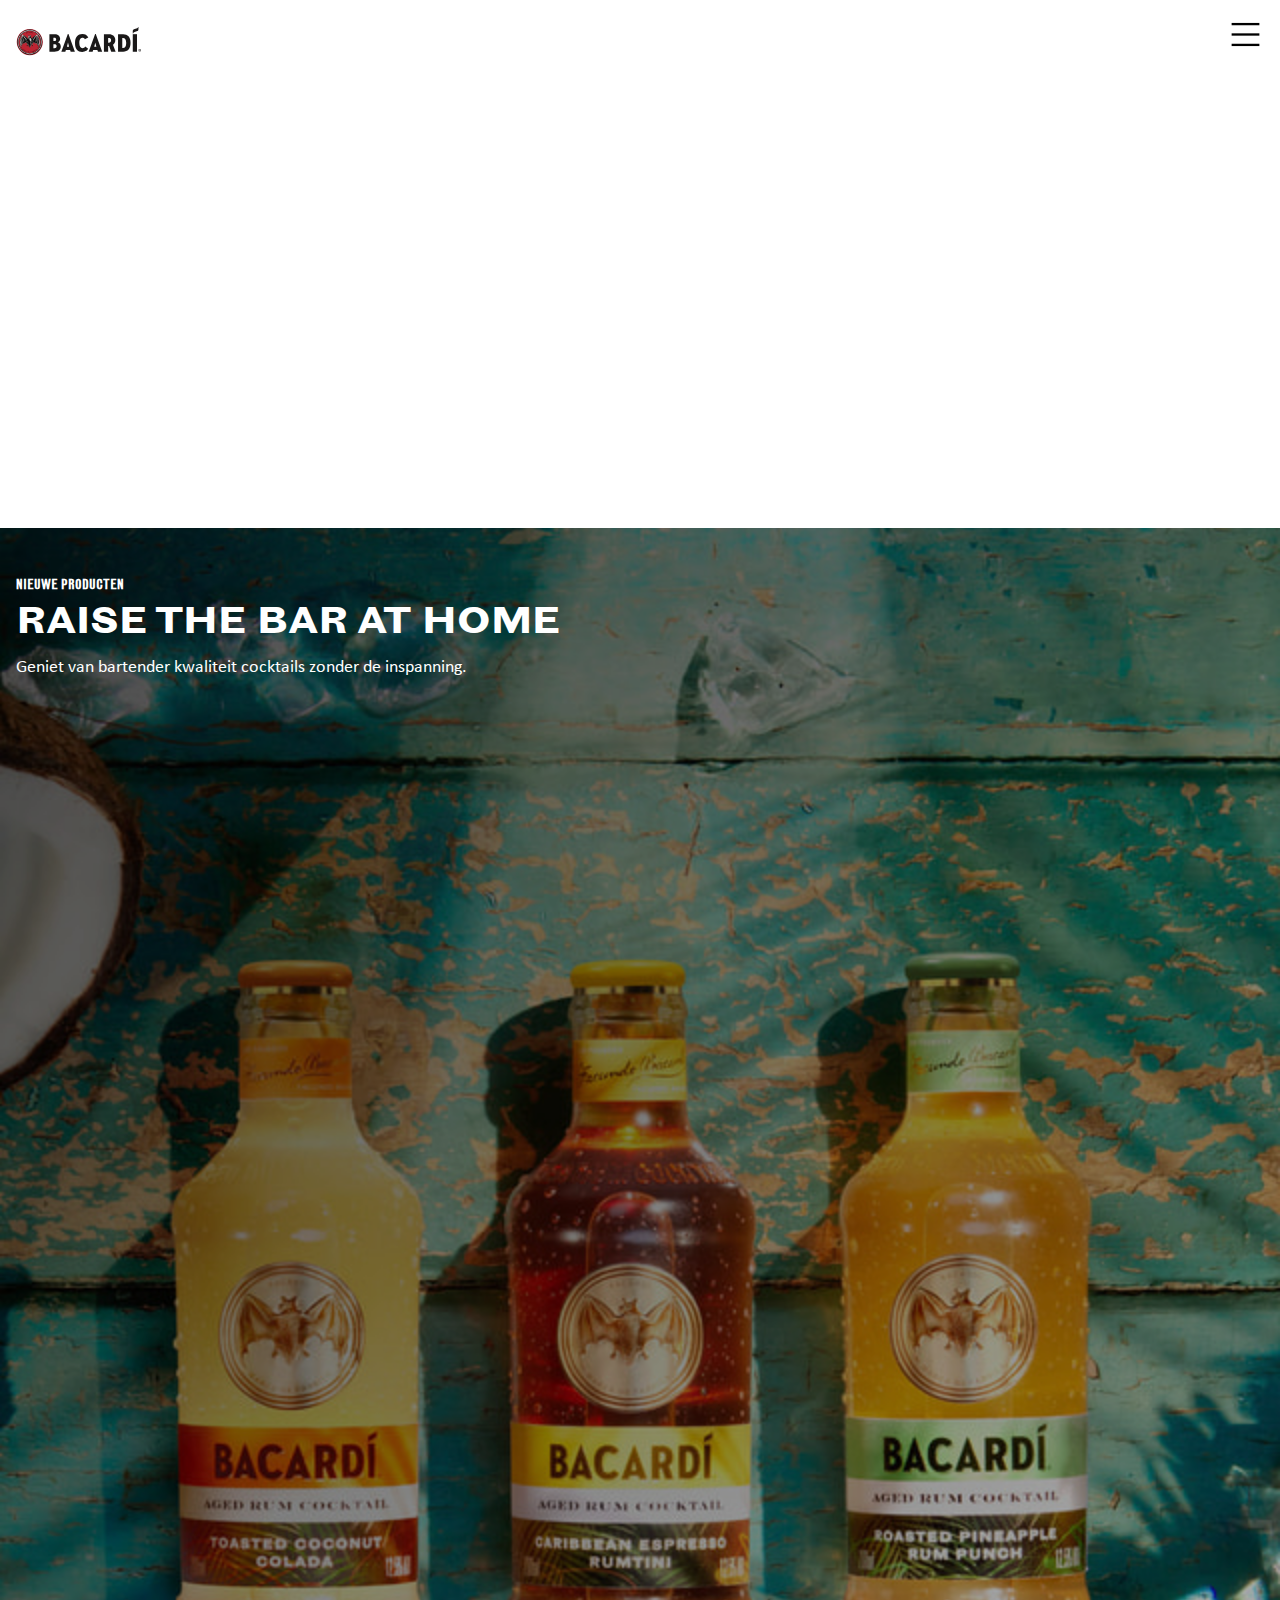
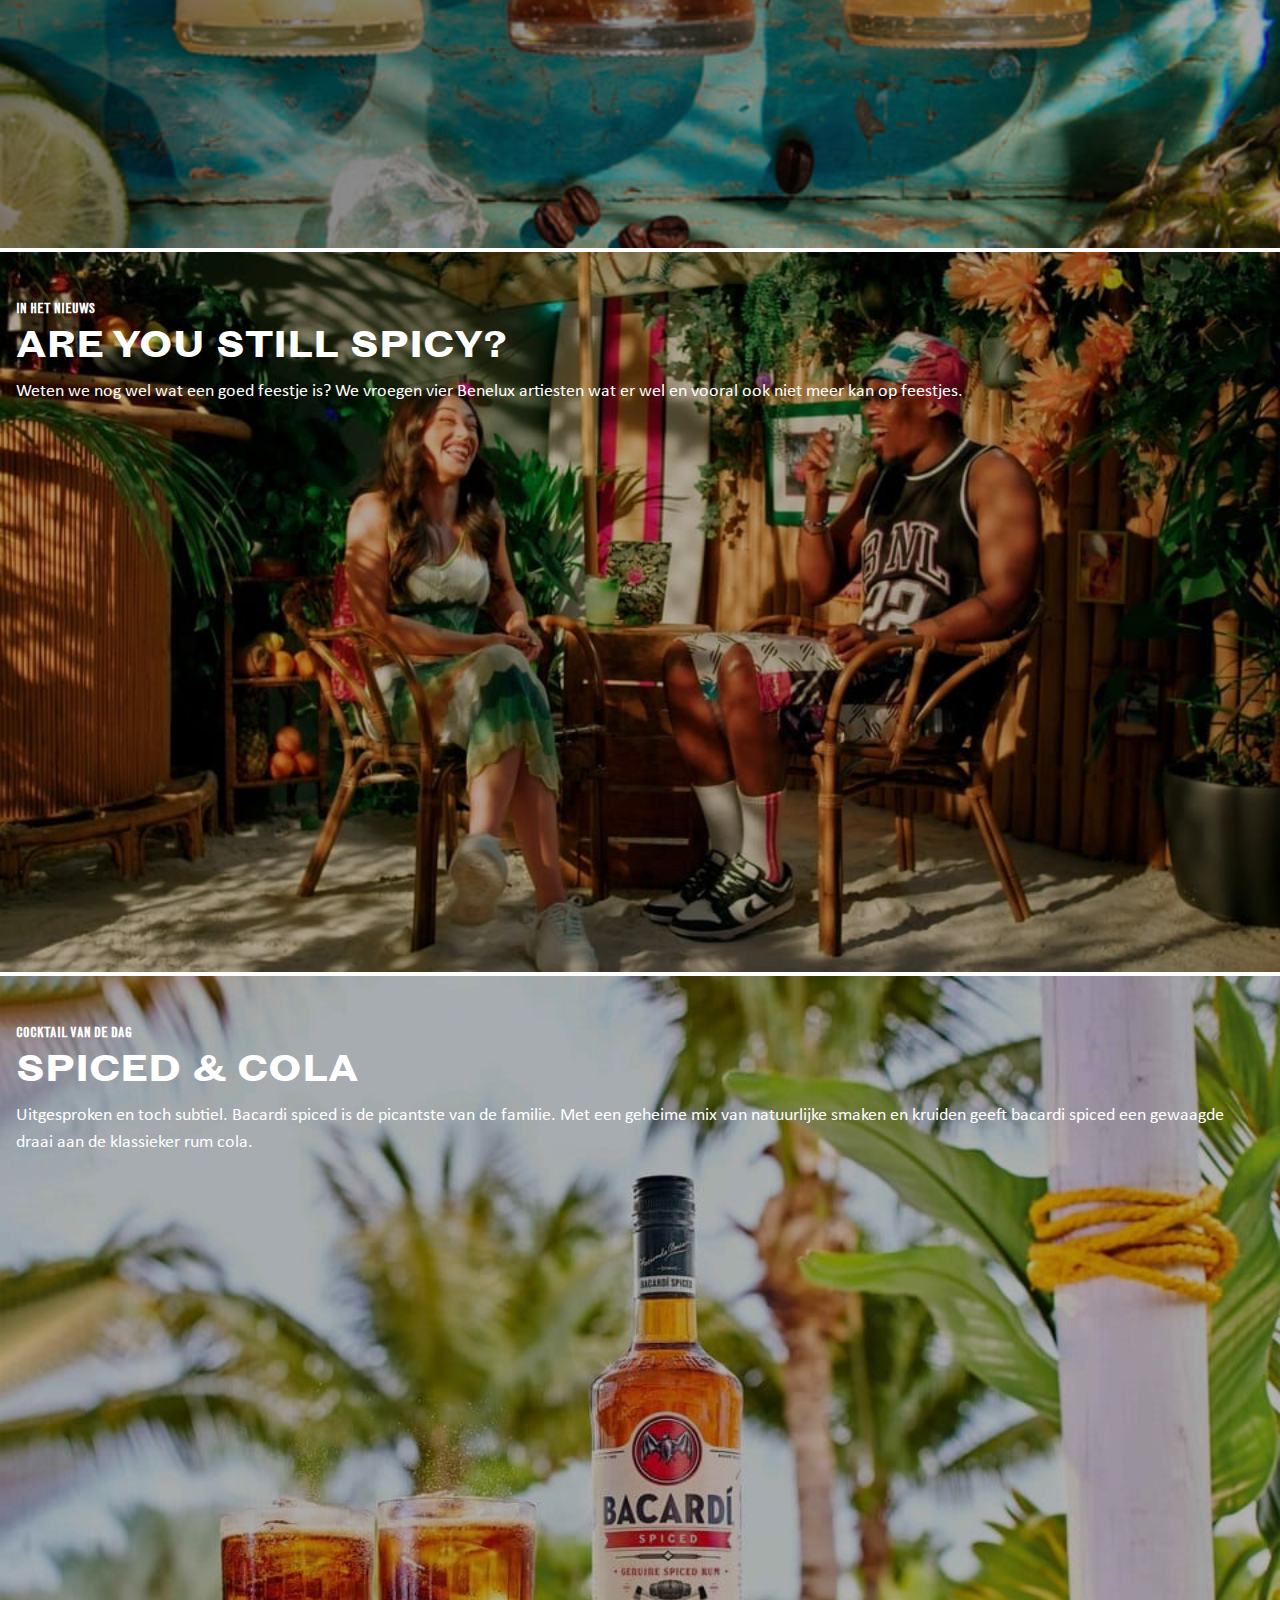
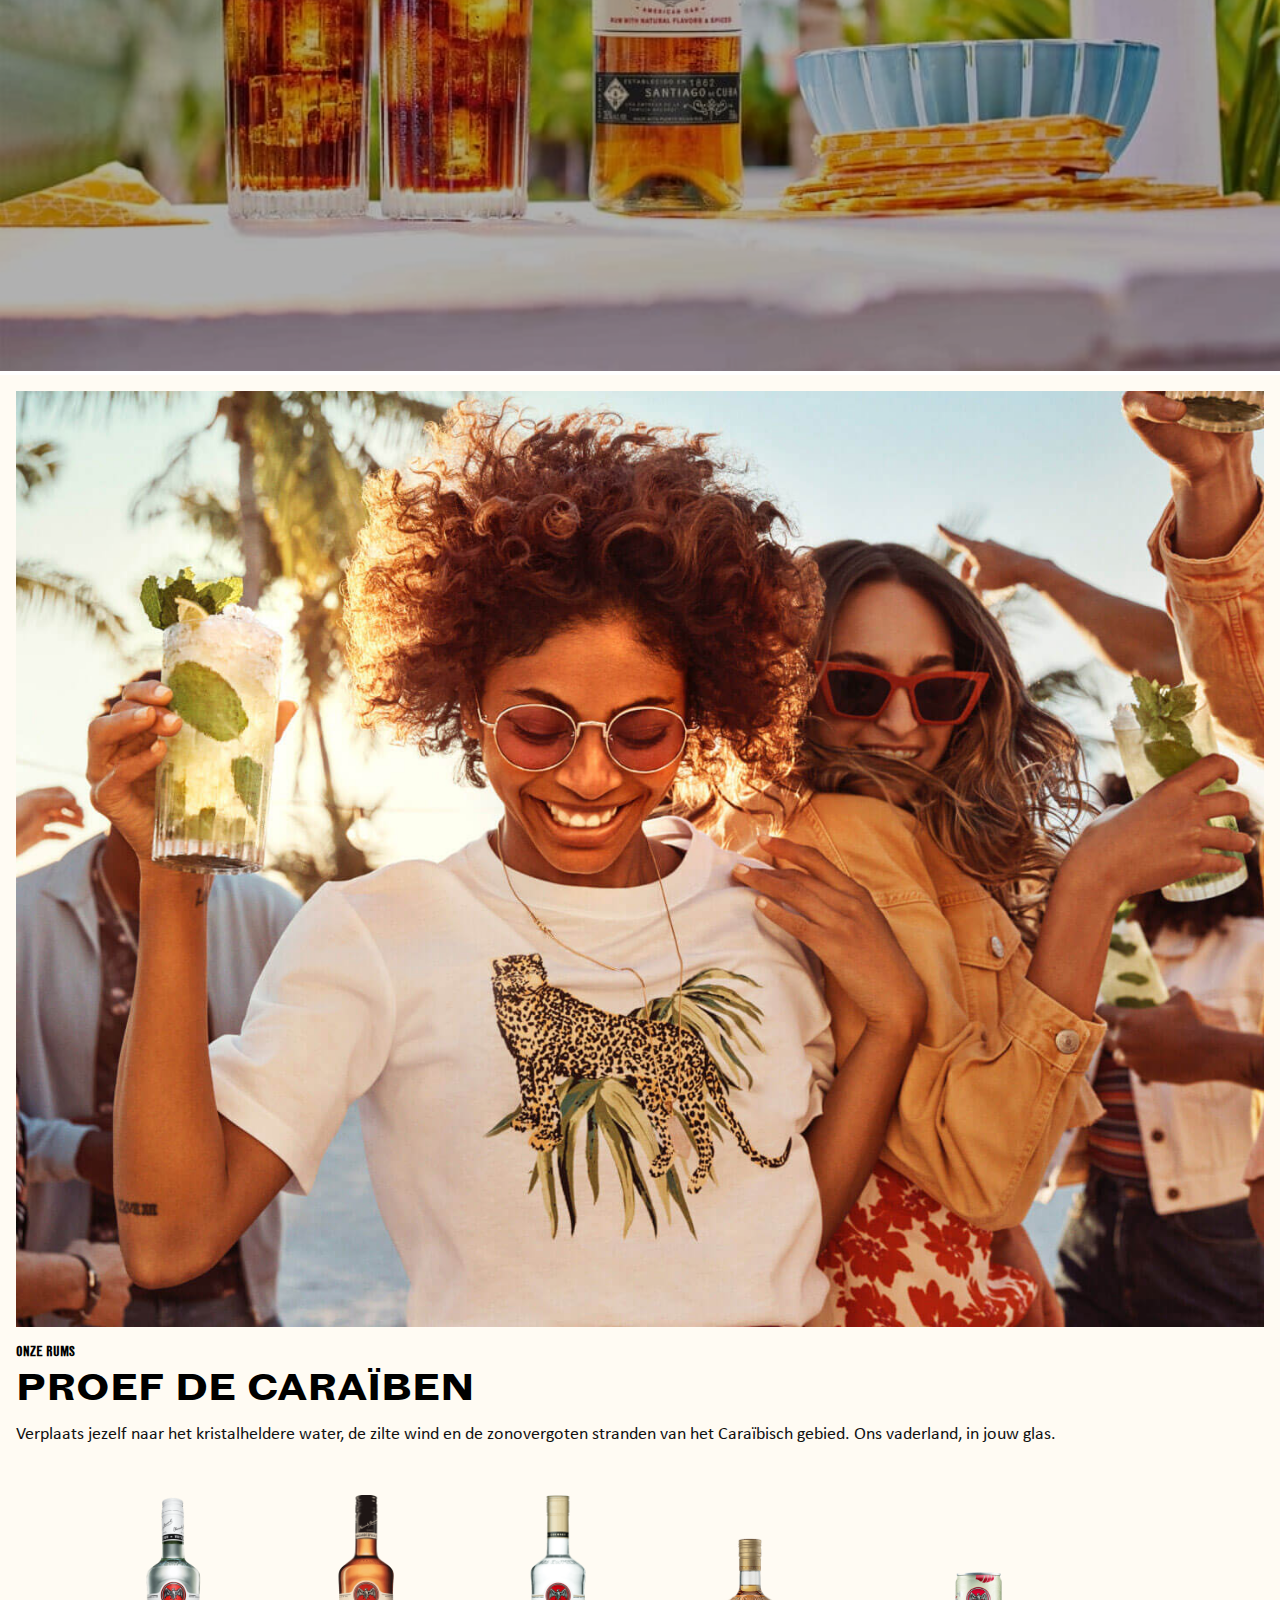
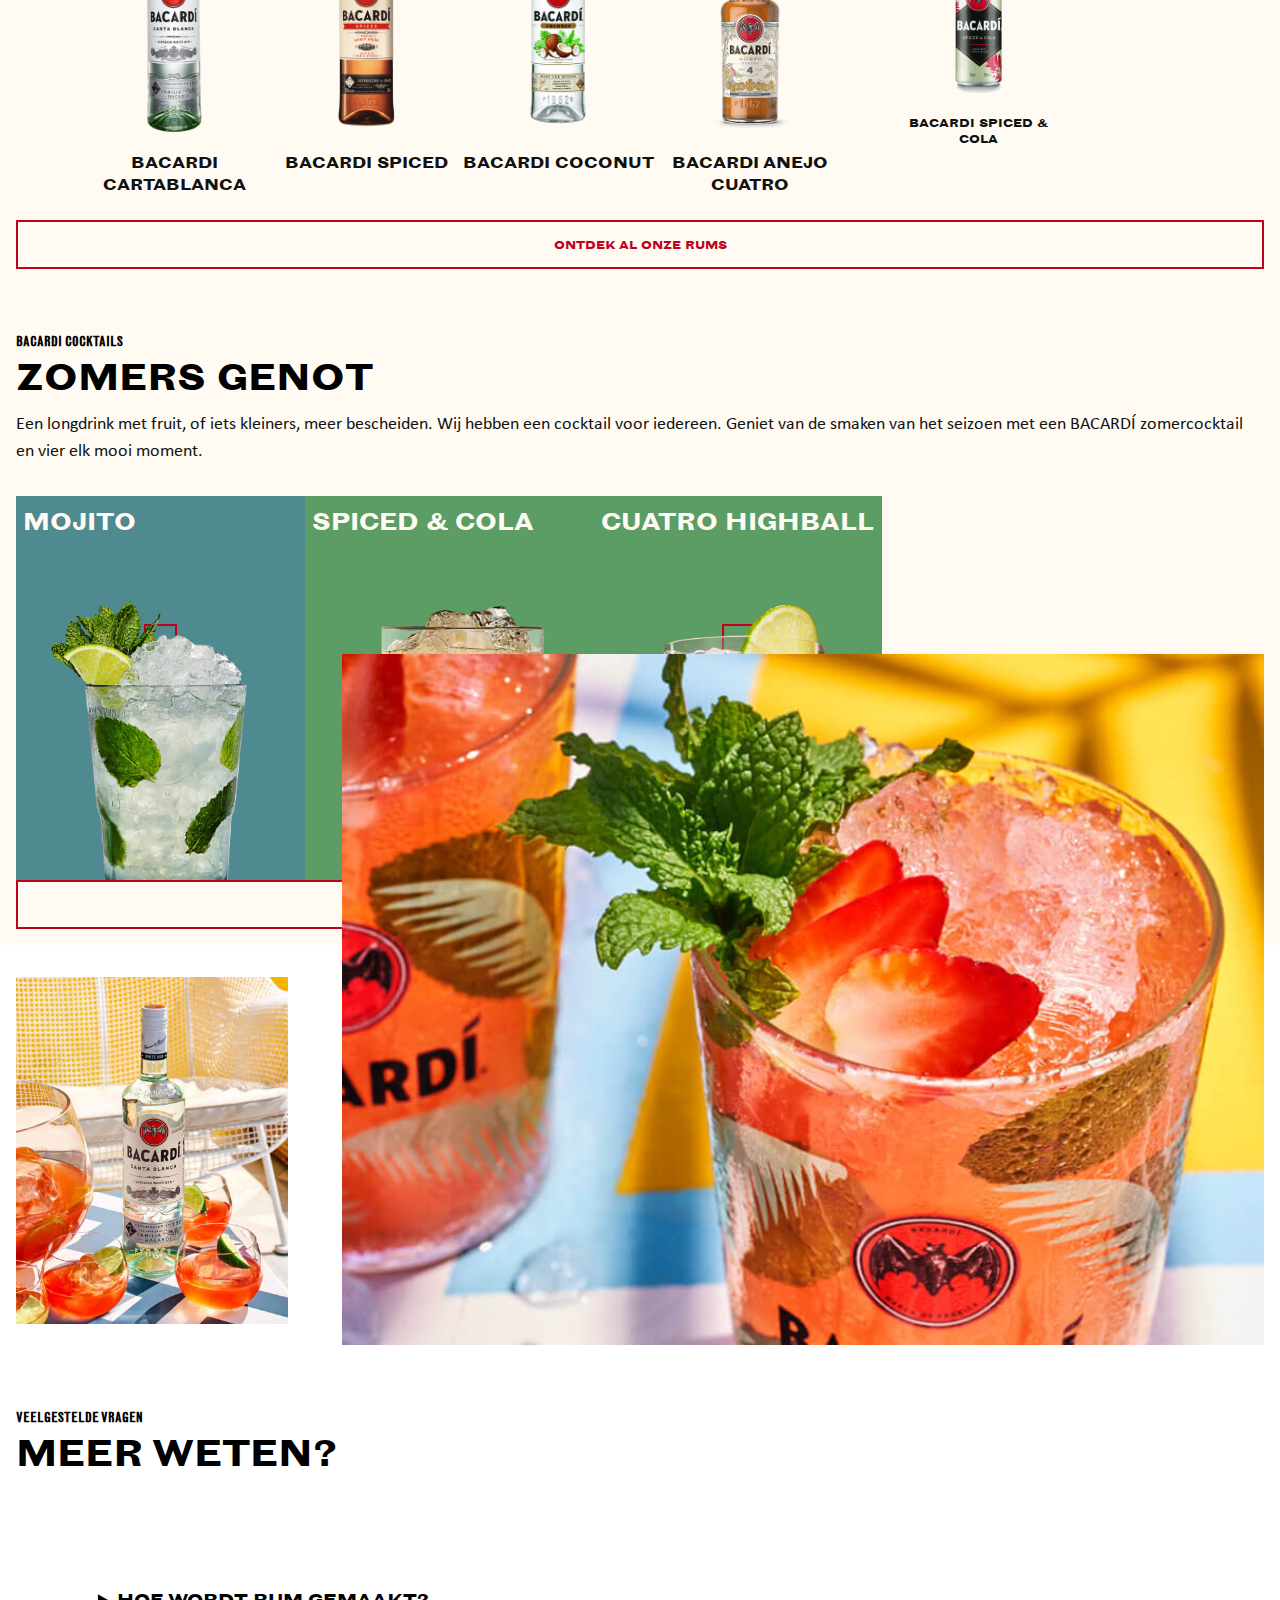
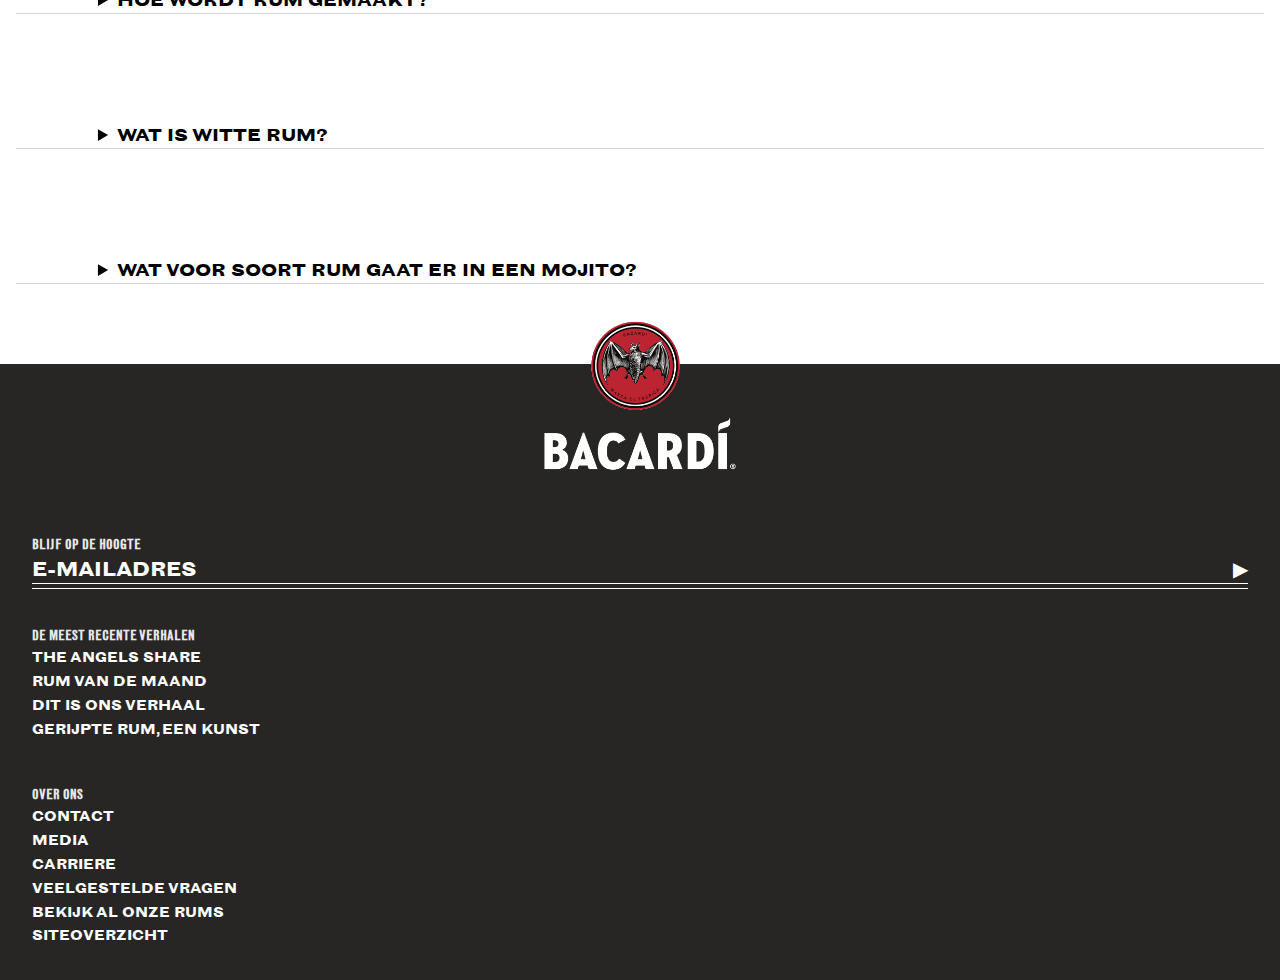
==== commit 7b3b0d0f: "Add files via upload" ====
--- a/index.html
+++ b/index.html
@@ -6,11 +6,12 @@
 	<meta name="viewport" content="width=device-width, initial-scale=1.0">
 	<title>Bacardí Rum | Bacardi Rum Cocktails en Dranken | BACARDI NL</title>
 	<link href="./styles/style.css" rel="stylesheet">
-	<link rel="icon" type="image/svg+xml" href="images/bacardi-primary-logo.png">
+	<link href="./styles/styleh&f.css" rel="stylesheet">
+	<link rel="icon" type="image/svg+xml" href="./images/bacardi-primary-logo.png">
 </head>
 
 <body>
-	<header>
+	<!-- <header>
 		<nav>
 			<ul>
 				<li>
@@ -19,78 +20,118 @@
 				<li>
 					<img src="./images/11030086_menu_hamburger_nav_icon.svg" alt="hamburger-menu">
 				</li>
+			</ul>
+		</nav>
+	</header> -->
+
+	<header>
+		<a href="#">
+			<img src="./images/Bacardi-Logo-Black.svg" alt="logo of bacardi">
+		</a>
+		<button aria-hidden="true">
+			<img src="./images/11030086_menu_hamburger_nav_icon.svg" alt="hamburger menu">
+			menu
+		</button>
+		<nav>
+			<div>
+				<img src="./images/Bacardi-Logo-Black.svg" alt="logo of bacardi">
+				<button aria-hidden="true" id="closebutton">
+					<img src="./images/sluiticoon.svg" alt="close menu icon">
+					Close
+				</button>
+			</div>
+			<ul>
+				<li><a href="#">Onze rums</a></li>
+				<li><a href="#">Cocktails</a></li>
+				<li><a href="./overons.html">Over ons</a></li>
+				<li><a href="#">faq</a></li>
+				<li><a href="#">Shop</a></li>
+				<li><a href="#">Login</a></li>
 			</ul>
 		</nav>
 	</header>
 
+<main>
 	<video data-mobile-video="https://d323g1xugy1rkz.cloudfront.net/wp-content/uploads/sites/41/2022/05/11123156/BACARDI_SKATERGIRL_1080_1350_WHITE_BG_TRIM_B.mp4" data-desktop-video="https://d323g1xugy1rkz.cloudfront.net/wp-content/uploads/sites/41/2022/05/11123159/bacardi-roller-v7-highres_mute-DESKTOP.mp4" muted="" autoplay="" playsinline="" loop="" src="https://d323g1xugy1rkz.cloudfront.net/wp-content/uploads/sites/41/2022/05/11123159/bacardi-roller-v7-highres_mute-DESKTOP.mp4"></video>
-<main>
-	<h1>Welkom bij de officiele Bacardi site.</h1>
-	<section>
+	<section> 
+		<h1>Welkom bij de officiele Bacardi site.</h1>
+		<h2>Subkopjes</h2>
 		<ul>
 			<li>
-				<div>
-					<h2>Nieuwe producten</h2>
-					<h3>Raise the bar at home</h3>
-					<p>Geniet van bartender kwaliteit cocktails zonder de inspanning.</p>
-				</div>
-				<img src="./images/image_bacardi_screen1.jpeg" alt="foto van bacardi cocktail flesjes">
+				<a href="#">
+					<div>
+						<h2>Nieuwe producten</h2> 
+						<h3>Raise the bar at home</h3>
+						<p>Geniet van bartender kwaliteit cocktails zonder de inspanning.</p>
+					</div>
+					<img src="./images/image_bacardi_screen1.jpeg" alt="foto van bacardi cocktail flesjes">
+				</a>
 			</li>
 			<li>
-				<div>
-					<h2>In het nieuws</h2>
-					<h3>Are you still spicy?</h3>
-					<p>Weten we nog wel wat een goed feestje is? We vroegen vier Benelux artiesten wat er wel en vooral ook niet meer kan op feestjes.</p>
-				</div>
-				<img src="./images/image2_bacardi_screen1.jpeg" alt="foto van bacardi cocktail flesjes">
+				<a href="#">
+					<div>
+						<h2>In het nieuws</h2>
+						<h3>Are you still spicy?</h3>
+						<p>Weten we nog wel wat een goed feestje is? We vroegen vier Benelux artiesten wat er wel en vooral ook niet meer kan op feestjes.</p>
+					</div>
+					<img src="./images/image2_bacardi_screen1.jpeg" alt="foto van bacardi cocktail flesjes">
+				</a>
 			</li>
 			<li>
-				<div>
-					<h2>Cocktail van de dag</h2>
-					<h3>Spiced & cola</h3>
-					<p>Uitgesproken en toch subtiel. Bacardi spiced is de picantste van de familie. Met een geheime mix van natuurlijke smaken en kruiden geeft bacardi spiced een gewaagde draai aan de klassieker rum cola.</p>
-				</div>
-				<img src="./images/image3_bacardi_screen1.jpeg" alt="foto van bacardi cocktail flesjes">
+				<a href="#">
+					<div>
+						<h2>Cocktail van de dag</h2>
+						<h3>Spiced & cola</h3>
+						<p>Uitgesproken en toch subtiel. Bacardi spiced is de picantste van de familie. Met een geheime mix van natuurlijke smaken en kruiden geeft bacardi spiced een gewaagde draai aan de klassieker rum cola.</p>
+					</div>
+					<img src="./images/image3_bacardi_screen1.jpeg" alt="foto van bacardi cocktail flesjes">
+				</a>
 			</li>
 		</ul>
 	</section>
-	<img src="./images/image4_bacardi_screen1.jpeg" alt="girl with sunglasses celebrating">
-	<h2>Onze rums</h2>
-	<h3>Proef de Caraïben</h3>
-	<p>Verplaats jezelf naar het kristalheldere water, de zilte wind en de zonovergoten stranden van het Caraïbisch gebied. Ons vaderland, in jouw glas.</p>
-	<section>
-		<a href="#">
-			<figure>
-			<img src="./images/bottle_bacardicartablanca.png" alt="bottle of bacardi cartablanca">
-			<figcaption>Bacardi Cartablanca</figcaption>
-			</figure>
-		</a>
-		<a href="#">
-			<figure>
-			<img src="./images/bottle_bacardispiced.png" alt="bottle of bacardi spiced">
-			<figcaption>Bacardi Spiced</figcaption>
-			</figure>
-		</a>
-		<a href="#">
-			<figure>
-			<img src="./images/bottle_bacardicoconut.png" alt="bottle of bacardi coconut">
-			<figcaption>Bacardi Coconut</figcaption>
-			</figure>
-		</a>
-		<a href="#">
-			<figure>
-			<img src="./images/bottle_bacardianejo.png" alt="bottle of bacardi Anejo Cuatro">
-			<figcaption>Bacardi Anejo Cuatro</figcaption>
-			</figure>
-		</a>
-		<a href="#">
-			<figure>
-			<img src="./images/bottle_bacardispicedencola.png" alt="bottle of bacardi spiced & cola">
-			<figcaption>Bacardi Spiced & Cola</figcaption>
-			</figure>
-		</a>
-	</section>
-	<a href="#">Ontdek al onze rums</a>
+	
+	<section>
+		<div>
+			<h2>Onze rums</h2>
+			<h3>Proef de Caraïben</h3>
+			<p>Verplaats jezelf naar het kristalheldere water, de zilte wind en de zonovergoten stranden van het Caraïbisch gebied. Ons vaderland, in jouw glas.</p>
+			<img src="./images/image4_bacardi_screen1.jpeg" alt="girl with sunglasses celebrating">
+		</div>
+		<section>
+			<h2>Subkopjes</h2>
+			<a href="#">
+				<figure>
+				<img src="./images/bottle_bacardicartablanca.png" alt="bottle of bacardi cartablanca">
+				<figcaption>Bacardi Cartablanca</figcaption>
+				</figure>
+			</a>
+			<a href="#">
+				<figure>
+				<img src="./images/bottle_bacardispiced.png" alt="bottle of bacardi spiced">
+				<figcaption>Bacardi Spiced</figcaption>
+				</figure>
+			</a>
+			<a href="#">
+				<figure>
+				<img src="./images/bottle_bacardicoconut.png" alt="bottle of bacardi coconut">
+				<figcaption>Bacardi Coconut</figcaption>
+				</figure>
+			</a>
+			<a href="#">
+				<figure>
+				<img src="./images/bottle_bacardianejo.png" alt="bottle of bacardi Anejo Cuatro">
+				<figcaption>Bacardi Anejo Cuatro</figcaption>
+				</figure>
+			</a>
+			<a href="#">
+				<figure>
+				<img src="./images/bottle_bacardispicedencola.png" alt="bottle of bacardi spiced & cola">
+				<figcaption>Bacardi Spiced & Cola</figcaption>
+				</figure>
+			</a>
+		</section>
+		<a href="#">Ontdek al onze rums</a>
+	</section>
 
 	<section>
 		<h2>Bacardi Cocktails</h2>
@@ -99,37 +140,51 @@
 			<p>Een longdrink met fruit, of iets kleiners, meer bescheiden. Wij hebben een cocktail voor iedereen. Geniet van de smaken van het seizoen met een BACARDÍ zomercocktail en vier elk mooi moment.</p>
 			<ul>
 				<li>
-					<h3>Mojito</h3>
-					<img src="./images/cocktail_mojito.webp" alt="cocktail mojito in glass">
-				</li>
-				<li>
-					<h3>Spiced & Cola</h3>
-					<img src="./images/cocktail_spicedencola.webp" alt="cocktail spiced & cola in glass">
-				</li>
-				<li>
-					<h3>Cuatro highball</h3>
-					<img src="./images/cockails_cuatrohighball.webp" alt="cocktail cuatro highball in glass">
+					<a href="#">
+						<h3>Mojito</h3>
+						<img src="./images/cocktail_mojito.webp" alt="cocktail mojito in glass">
+					</a>
+				</li>
+				<li>
+					<a href="#">
+						<h3>Spiced & Cola</h3>
+						<img src="./images/cocktail_spicedencola.webp" alt="cocktail spiced & cola in glass">
+					</a>
+				</li>
+				<li>
+					<a href="#">
+						<h3>Cuatro highball</h3>
+						<img src="./images/cockails_cuatrohighball.webp" alt="cocktail cuatro highball in glass">
+					</a>
 				</li>
 			</ul>
 		</div>
-	</section>
-	<a href="#">Bekijk alle cocktails</a>
+		<a href="#">Bekijk alle cocktails</a>
+	</section>
+
 	
 	<section>
-		<h2>Veelgestelde vragen</h2>
-		<h3>Meer weten?</h3>
-		<details>
-			<summary>Hoe wordt rum gemaakt?</summary>
-			<p>Rum wordt gemaakt van slechts drie ingrediënten: melasse van suikerriet, gist en water. De ingrediënten worden gefermenteerd en daarna gedistilleerd, gerijpt, gefilterd en gemengd.</p>
-		</details>
-		<details>
-			<summary>Wat is witte rum?</summary>
-			<p>Witte rum is meestal een lichte variant met een zachte, zoete smaak. Witte rum wordt vaak gebruikt in frisse cocktails, in populaire cocktails zoals de Mojito en Daiquiri.</p>
-		</details>
-		<details>
-			<summary>Wat voor soort rum gaat er in een mojito?</summary>
-			<p>Wist je dat BACARDÍ Carta Blanca witte rum werd gebruikt voor de allereerste mojito? Een tijdloze klassieker. Maar probeer ook eens onze goudkleurige rums of BACARDÍ Razz voor een unieke twist.</p>
-		</details>
+		<div>
+			<img src="./images/bacardi_meerweten1.jpeg" alt="Image of a white building with a blue sky">
+			<img src="./images/bacardipromo2.jpeg" alt="Image of an red cocktail made with bacardi. Inside is a strawberry and a straw">
+			<img src="./images/bacardipromo.jpeg" alt="Image of a bottle of bacardi cartablanca on a table">
+		</div>
+		<section>
+			<h2>Veelgestelde vragen</h2>
+			<h3>Meer weten?</h3>
+			<details>
+				<summary>Hoe wordt rum gemaakt?</summary>
+				<p>Rum wordt gemaakt van slechts drie ingrediënten: melasse van suikerriet, gist en water. De ingrediënten worden gefermenteerd en daarna gedistilleerd, gerijpt, gefilterd en gemengd.</p>
+			</details>
+			<details>
+				<summary>Wat is witte rum?</summary>
+				<p>Witte rum is meestal een lichte variant met een zachte, zoete smaak. Witte rum wordt vaak gebruikt in frisse cocktails, in populaire cocktails zoals de Mojito en Daiquiri.</p>
+			</details>
+			<details>
+				<summary>Wat voor soort rum gaat er in een mojito?</summary>
+				<p>Wist je dat BACARDÍ Carta Blanca witte rum werd gebruikt voor de allereerste mojito? Een tijdloze klassieker. Maar probeer ook eens onze goudkleurige rums of BACARDÍ Razz voor een unieke twist.</p>
+			</details>
+		</section>
 	</section>
 </main>
 
@@ -167,7 +222,7 @@
 
 </footer>
 
-<script defer src="scripts/script.js"></script>
+<script defer src="./scripts/script.js"></script>
 
 </body>
 	
--- a/styles/style.css
+++ b/styles/style.css
@@ -74,17 +74,24 @@
 
 *, *::after, *::before {
   box-sizing:border-box;  
+  margin: 0;
+  padding: 0;
 }
 
 :root {
 	/* startje */
-	--color-text:#111;
+	--color-text:#464646;
+	--color-accent:#c10020;
 	--color-background:rgb(255, 255, 255);
-}
-
+	--color-background2:#fffbf3;
+	--color-footer1:#272624;
+}
+
+/* 
 body {
 	margin: 0;
-}
+	padding: 0;
+} */
 
 /* ******************
 BASIS ELEMENTEN
@@ -99,13 +106,13 @@
 	font-family: 'bacardi1';
 	text-transform: uppercase;
 	font-size: 0.875em;
-	margin-top: 0;
+	margin-top: 1em;
 }
 
 h3 {
 	font-family: 'bacardi';
 	text-transform: uppercase;
-	font-size: 2.5em;
+	font-size: 2.3em;
 	margin: 0;
 } 
 
@@ -116,7 +123,7 @@
     object-fit: cover;
 }
 
-img {
+main img {
 	max-width: 100%;
 } 
 
@@ -128,51 +135,49 @@
 	font-family: 'calibri'; 
 	font-size: large;
 	line-height: 1.5em;
+	margin-top: .4em;
+	color: var(--color-text);
 } 
 
 /* ******************
 PAGINA INDELING
 ****************** */
 
-/* ------NAVIGATION----------------- */
-
-header {
-	position: sticky;
-	top:0;
-	background-color: rgb(255, 255, 255);
-	z-index: 100;
-}
-
-nav ul {
-	display: flex;
-	justify-content: space-between;
-	list-style: none;
-	padding: 5.33vw 5.33vw;
-	margin-top: 0;
-	margin-bottom: 0;
-}
-
-nav ul li:nth-of-type(2){
-	width: 2em;
-	padding: 0;
-}
-
-/* ---------------------------------- */
+main section:nth-of-type(1) {
+	margin-top: 3em;
+}
 
 main section:nth-of-type(1) li {
 	position: relative;
 }
+
+main section:nth-of-type(1) p {
+	color: var(--color-background);
+}
+
+main section:nth-of-type(1) > h2 {
+	display: none;
+}
+
+main section:nth-of-type(1) li:nth-of-type(1) img {
+	width:100%;
+	min-height:20em;
+	object-fit: cover;
+	filter: brightness(0.7);
+} 
 
 main section:nth-of-type(1) li:nth-of-type(2) img {
 	width:100%;
 	min-height:20em;
 	object-fit: cover;
+	filter: brightness(0.7);
 } 
 
 main section:nth-of-type(1) li:nth-of-type(3) img {
 	width:100%;
 	min-height:20em;
 	object-fit: cover;
+	filter: brightness(0.7);
 } 
 
 main section:nth-of-type(1) div{
@@ -180,141 +185,247 @@
 	top: 2em;
 	left: 1em;
 	right: 2em;
-	color: white;
+	color: var(--color-background);
+	z-index: 90;
+}
+
+main section:nth-of-type(1) div h3 {
+	margin-bottom: .1em;
+}
+
+main section:nth-of-type(1) div:nth-of-type(2) {
+	width: 100%;
+	height: 100%;
 }
 
 /* ---------------------------------- */
+
+main section:nth-of-type(2) {
+	padding: 1em;
+	background-color: var(--color-background2);
+}
+
+main section:nth-of-type(2) div{
+	display: flex;
+	flex-direction: column-reverse;
+}
+
+main section:nth-of-type(2) div h2{
+	display: block;
+	order: 3;
+}
+
+main section:nth-of-type(2) div h3{
+	margin-top: 0;
+	order: 2;
+}
+
+main section:nth-of-type(2) div p{
+	color: var(--color-text);
+	order: 1;
+}
+
+main section:nth-of-type(2) div img{
+	margin-top: 0;
+	margin-right: 0;
+	order: 4;
+}
+
+main section:nth-of-type(2) section:nth-of-type(1) {
+	display: flex;
+	overflow: hidden;
+	overflow-x: auto;
+	scroll-snap-type: x mandatory;
+}
+
+
+main section:nth-of-type(2) section a{
+	text-decoration: none;
+	width: 20em;
+}
+
 
 figure {
 	margin: 0;
 	margin-left: 20%;
 	scroll-snap-align: center;
 	width: 15em;
+	text-align: center;
+	margin-right: -3em;
+
 }
 
 figure img {
-	width: 15em;
+	height: 15em;
 }
 
 figcaption {
 	font-family: 'bacardi';
 	text-transform: uppercase;
+	text-align: center;
+	margin: .8em;
+	color: #111;
+}
+
+
+main section:nth-of-type(2) section a:last-of-type {
+	border: none;
+	height: 20em;
+}
+
+main section:nth-of-type(2) a:last-of-type {
+	display: block;
+	text-align: center;
+	width: 100%;
+	padding: 1.2em;
+	margin-top: 1em;
+
+	font-family: 'bacardi';
+	font-size: .75em;
 	text-decoration: none;
-	text-align: center;
-}
-
-main section:nth-of-type(2) {
-	display: flex;
-	overflow-x: auto;
-	scroll-snap-type: x mandatory;
+	text-transform: uppercase;
+	color: var(--color-accent);
+
+	border: var(--color-accent) .2em solid;
+}
+
+main section:nth-of-type(2) section h2 {
+	display: none;
 }
 
 /* ------------------------------------- */
+
+section:nth-of-type(3) {
+	padding: 1em;
+	padding-top: 2em;
+	background-color: var(--color-background2);
+}
+
+
+::-webkit-scrollbar {
+	width: 2em;
+	color: var(--color-accent);
+}
 
 section:nth-of-type(3) div ul {
 	display: flex;
 	overflow-x: auto;
-	overflow: scroll;
 }
 
 section:nth-of-type(3) div ul li {
-	padding: 2em;
+	position: relative;
+	margin-top: 2em;
+	height: 24em;
+	padding: 8em;
 	padding-bottom: 0;
-}
+	list-style: none;
+}
+
+section:nth-of-type(3) div ul li img{
+	position: absolute;
+	bottom: 0;
+	left: .5em;
+}
+
+section:nth-of-type(3) div ul li h3{
+	position: absolute;
+	top: .3em;
+	left: .3em;
+	font-size: 2em;
+	color: var(--color-background2);
+}
+
 
 section:nth-of-type(3) div ul li:first-child {
-	background-color: aqua;
-	margin-left: 10%;
+	background-color: rgb(79, 138, 144);
+	/* margin-left: 1em; */
+}
+
+section:nth-of-type(3) div ul li:nth-child(2) {
+	background-color: rgb(92, 157, 101);
+}
+
+section:nth-of-type(3) div ul li:nth-child(3) {
+	background-color: rgb(92, 157, 101);
+}
+
+main section:nth-of-type(3) a:last-of-type {
+	display: block;
+	text-align: center;
+	width: 100%;
+	padding: 1.2em;
+
+	font-family: 'bacardi';
+	font-size: .75em;
+	text-decoration: none;
+	text-transform: uppercase;
+	color: var(--color-accent);
+
+	border: var(--color-accent) .2em solid;
+}
+
+main section:nth-of-type(3) a:last-of-type:active{
+	background-color: var(--color-accent);
 }
 
 /* ------------------------------------------ */
 
+main section:nth-of-type(4) div {
+	position: relative;
+	width: 100%;
+	height: 23em;
+}
+
+main section:nth-of-type(4) div img:nth-of-type(1) {
+	position: absolute;
+	top: 2em;
+    right: 3em;
+    width: 10em;
+	z-index: 1;
+}
+
+main section:nth-of-type(4) div img:nth-of-type(2) {
+	position: absolute;
+	right: 0;
+    bottom: 0;
+    width: 72vw;
+	z-index: 2;
+}
+
+main section:nth-of-type(4) div img:nth-of-type(3) {
+	position: absolute;
+	top: 0;
+    left: 0;
+    width: 17em;
+	z-index: 3;
+}
+
+
+main section:nth-of-type(4) {
+	display: flex;
+	flex-direction: column;
+	margin: 1em;
+	margin-top: 2em;
+}
+
+main section:nth-of-type(4) h2 {
+	display: block;
+}
+
+main section:nth-of-type(4) section:first-of-type {
+	position: relative;
+}
+
+main section:nth-of-type(4) p {
+	color: var(--color-text);
+}
+
 summary {
 	font-family: 'bacardi';
 	font-size: 1.125em;
 	text-transform: uppercase;
 	padding: 8.5vw 6.4vw 0;
-}
-
-/* ------------------------------------------ */
-
-footer {
-	margin-top: 5em;
-	position: relative;
-	background-color: rgb(46, 43, 43);
-	/* height: 50em; */
-
-	padding: 8em 2em 2em;
-}
-
-
-footer img{
-	width: 12em;
-	position: absolute;
-	top: 2em;
-	left: 50%;
-	transform: translate(-50%, -50%);
-}
-
-footer section {
-	/* position: absolute; */
-	/* top: 8em; */
-	/* left: 2em; */
-}
-
-footer section ul li {
-	list-style: none;
-}
-
-footer section h2 {
-	color: rgb(232, 232, 232);
-	text-transform: uppercase;
-	margin-bottom: 0;
-	margin-top: 3em;
-}
-
-footer section a {
-	position: relative;
-	font-family: 'bacardi';
-	text-decoration: none;
-	text-transform: uppercase;
-	font-size: 1.25em;
-	color: white;
-	/* border-bottom: double .5em white; */
-}
-
-
-
-
-footer section li a {
-	font-family: 'bacardi';
-	text-decoration: none;
-	text-transform: uppercase;
-	font-size: .875em;
-    line-height: 1.714;
-	color: white;
-	border: none;
-}
-
-footer section:nth-of-type(1) a {
-	display: flex;
-	/* background-color: red; */
-	justify-content: space-between;
-
-}
-
-footer section:nth-of-type(1) a::after {
-	content:"▶︎";
-}
-
-footer section:nth-of-type(1) a::before {
-	content:"";
-	position:absolute;
-	top:100%;
-	left:0;
-	right:0;
-	height:.3em;
-	/* background-color: yellow; */
-	border-top:solid 1px white;
-	border-bottom:solid 1px white;
-}+	border-bottom: solid lightgray .02em;
+}
+
+/* ------------------------------------------ */--- a/styles/styleh&f.css
+++ b/styles/styleh&f.css
@@ -0,0 +1,176 @@
+:root {
+	/* startje */
+	--color-text:#111;
+	--color-accent:#c10020;
+	--color-background:rgb(255, 255, 255);
+	--color-footer1:#272624;
+}
+
+
+/* ------------------------------------------------------ */
+
+header {
+    display: flex;
+    justify-content: space-between;
+    align-items: center;
+    background-color: var(--color-background);
+    position: sticky;
+    top: 0;
+    z-index: 100;
+    padding: 1em;
+}
+
+header button {
+    border: none;
+    background-color: transparent;
+    color: transparent;
+}
+
+header nav {
+    background-color: var(--color-background);
+    position: fixed;
+    top: 0;
+    bottom: 0;
+    left: 0;
+    right: 0;
+    z-index: 100;
+    translate: 100% 0%;
+    padding: 8vw 5.33vw;
+}
+
+header nav div {
+    display: flex;
+    justify-content: space-between;
+}
+
+header nav ul {
+    display: flex;
+    flex-direction: column;
+    padding: 0 1.6vw 0 0;
+    margin-top: 2em;
+}
+
+header nav ul li {
+    align-items: center;
+    min-height: 21.3vw;
+    border-bottom: 1px solid #f5f2ee;
+    list-style: none;
+    -webkit-box-align: center;
+}
+
+header nav ul li a {
+    text-decoration: none;
+    font-family: 'bacardi';
+	text-transform: uppercase;
+	font-size: 2.5em;
+	margin: 0;
+    color: var(--color-text);
+}
+
+nav.toonMenu {
+    translate: 0% 0%;
+    transition: .5s;
+}
+
+
+
+/* header {
+	position: sticky;
+    padding-top: 2em;
+	top: 0;
+	background-color: rgb(255, 255, 255);
+	z-index: 100;
+}
+
+nav ul {
+	display: flex;
+	justify-content: space-between;
+	list-style: none;
+	padding: 5.33vw 5.33vw;
+	margin-top: 0;
+	margin-bottom: 0;
+}
+
+nav ul li:nth-of-type(2){
+	width: 2em;
+	padding: 0;
+} */
+
+/* ------------------------------------------------------ */
+
+footer {
+	margin-top: 5em;
+	position: relative;
+	background-color: var(--color-footer1);
+	/* height: 50em; */
+
+	padding: 8em 2em 2em;
+}
+
+footer img{
+	width: 12em;
+	position: absolute;
+	top: 2em;
+	left: 50%;
+	transform: translate(-50%, -50%);
+}
+
+footer section ul li {
+	list-style: none;
+}
+
+footer section h2 {
+	color: rgb(232, 232, 232);
+	text-transform: uppercase;
+	margin-bottom: 0;
+	margin-top: 3em;
+}
+
+footer section a {
+	position: relative;
+	font-family: 'bacardi';
+	text-decoration: none;
+	text-transform: uppercase;
+	font-size: 1.25em;
+	color: white;
+}
+
+footer section li a {
+	font-family: 'bacardi';
+	text-decoration: none;
+	text-transform: uppercase;
+	font-size: .875em;
+    line-height: 1.714;
+	color: white;
+	border: none;
+}
+
+footer section:nth-of-type(1) a {
+	display: flex;
+	/* background-color: red; */
+	justify-content: space-between;
+
+}
+
+footer section:nth-of-type(1) a::after {
+	content:"▶︎";
+}
+
+footer section:nth-of-type(1) a::before {
+	content:"";
+	position:absolute;
+	top:100%;
+	left:0;
+	right:0;
+	height:.3em;
+	border-top:solid 1px white;
+	border-bottom:solid 1px white;
+}
+
+footer section:nth-of-type(3) {
+    margin: 0;
+	margin-top: 0;
+    padding: 0;
+    padding-top: 0;
+    background-color: var(--color-footer1);
+}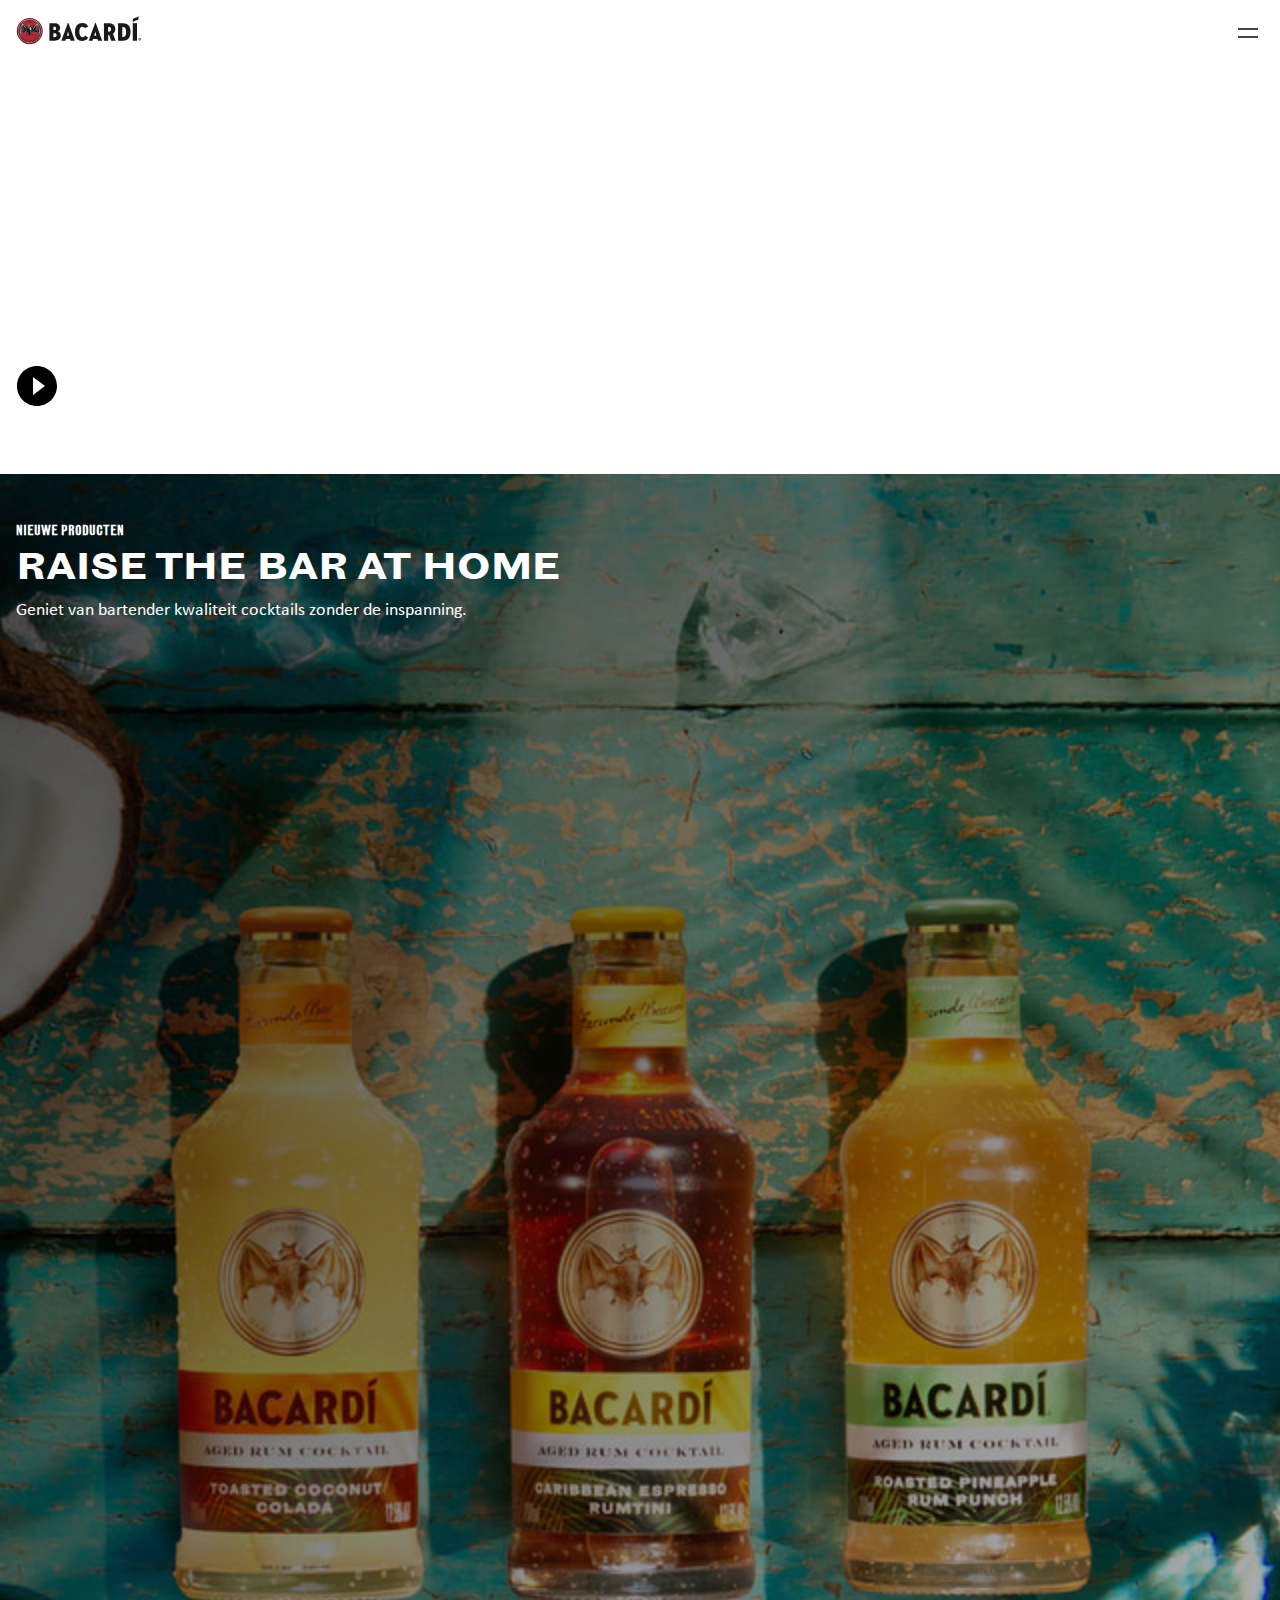
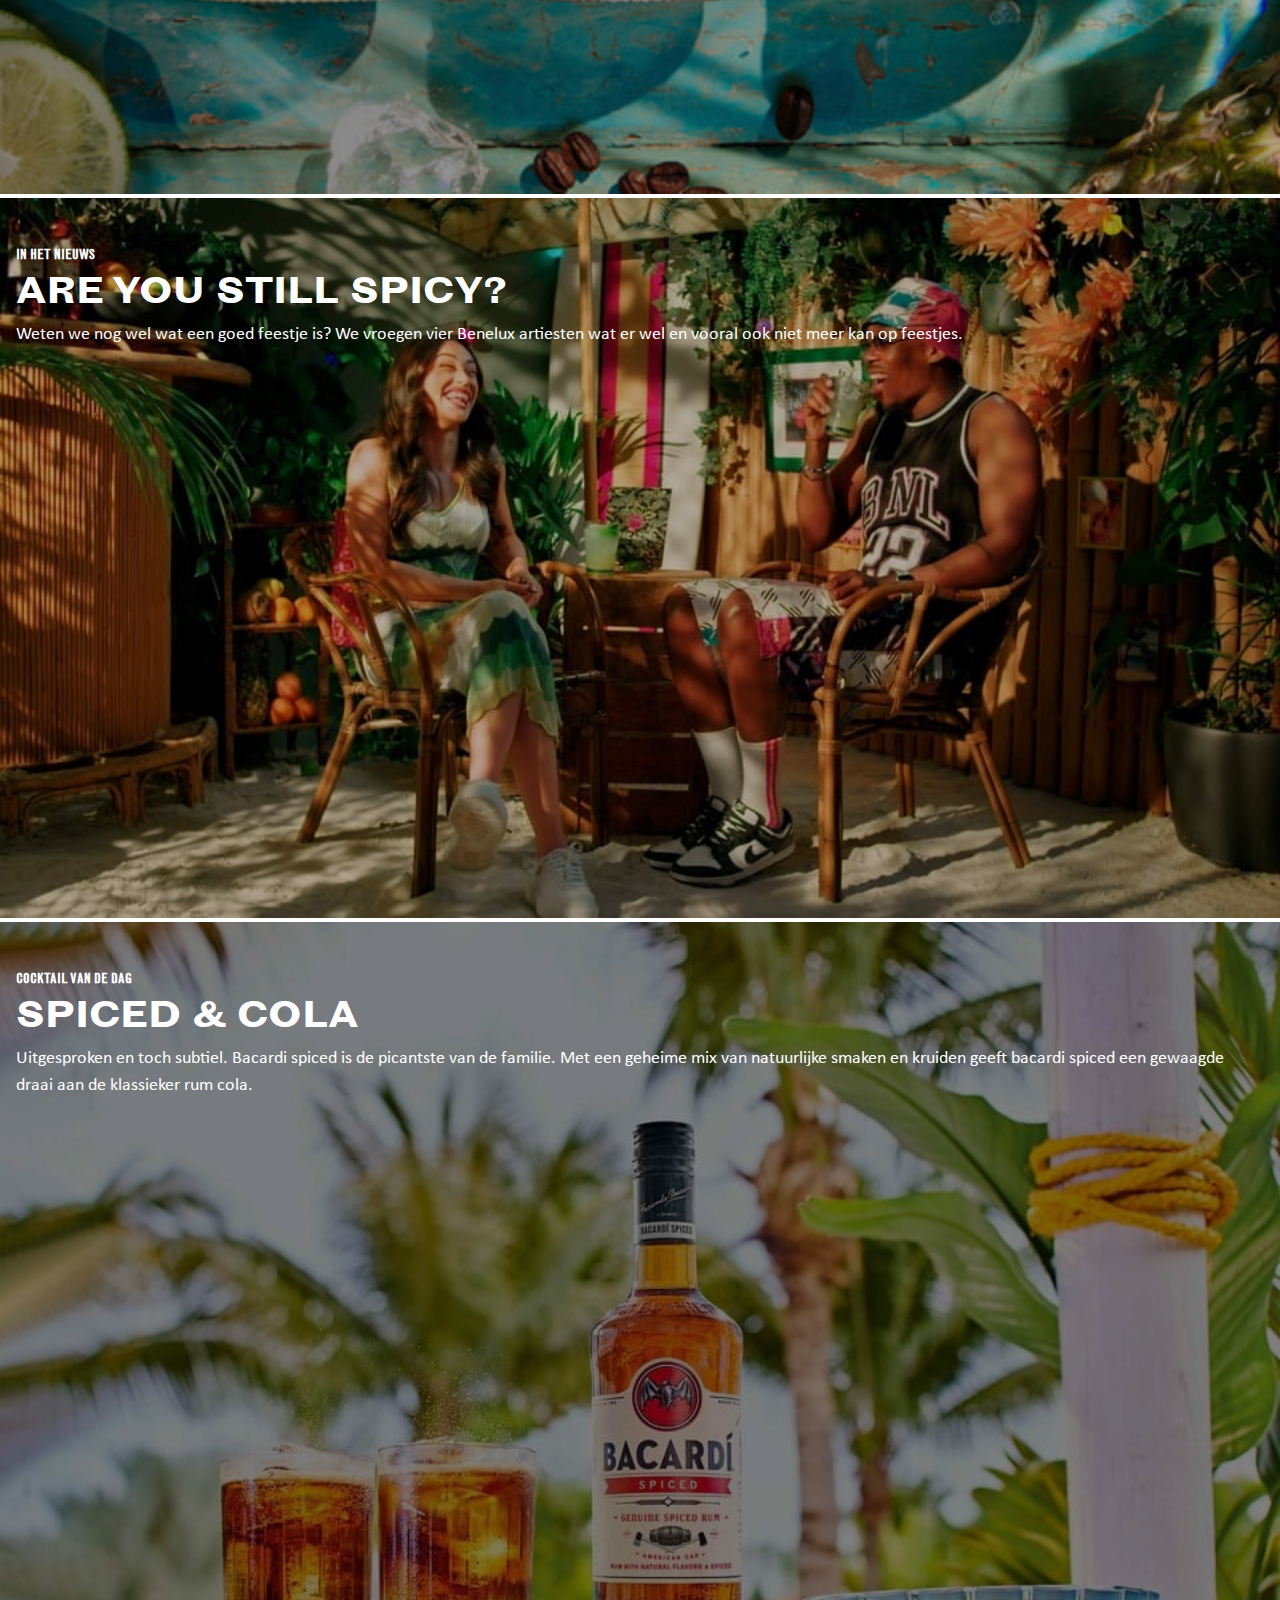
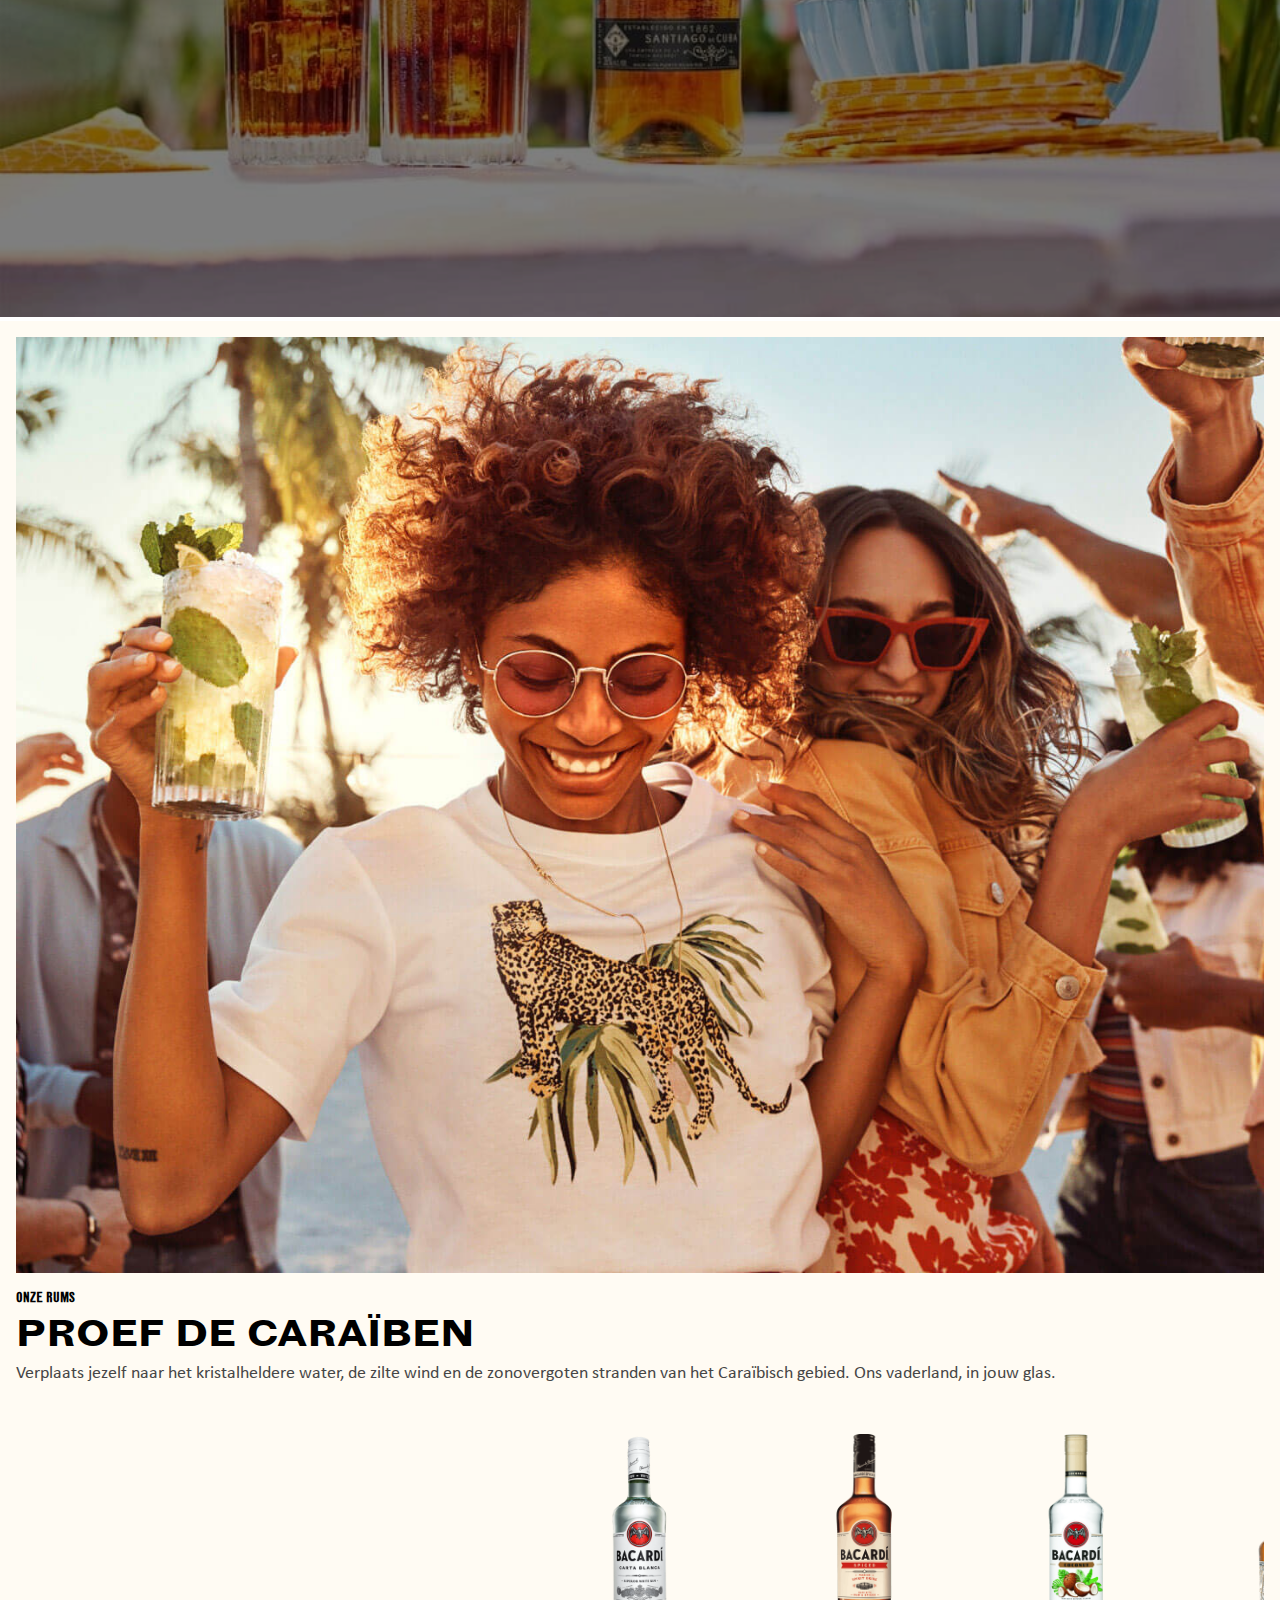
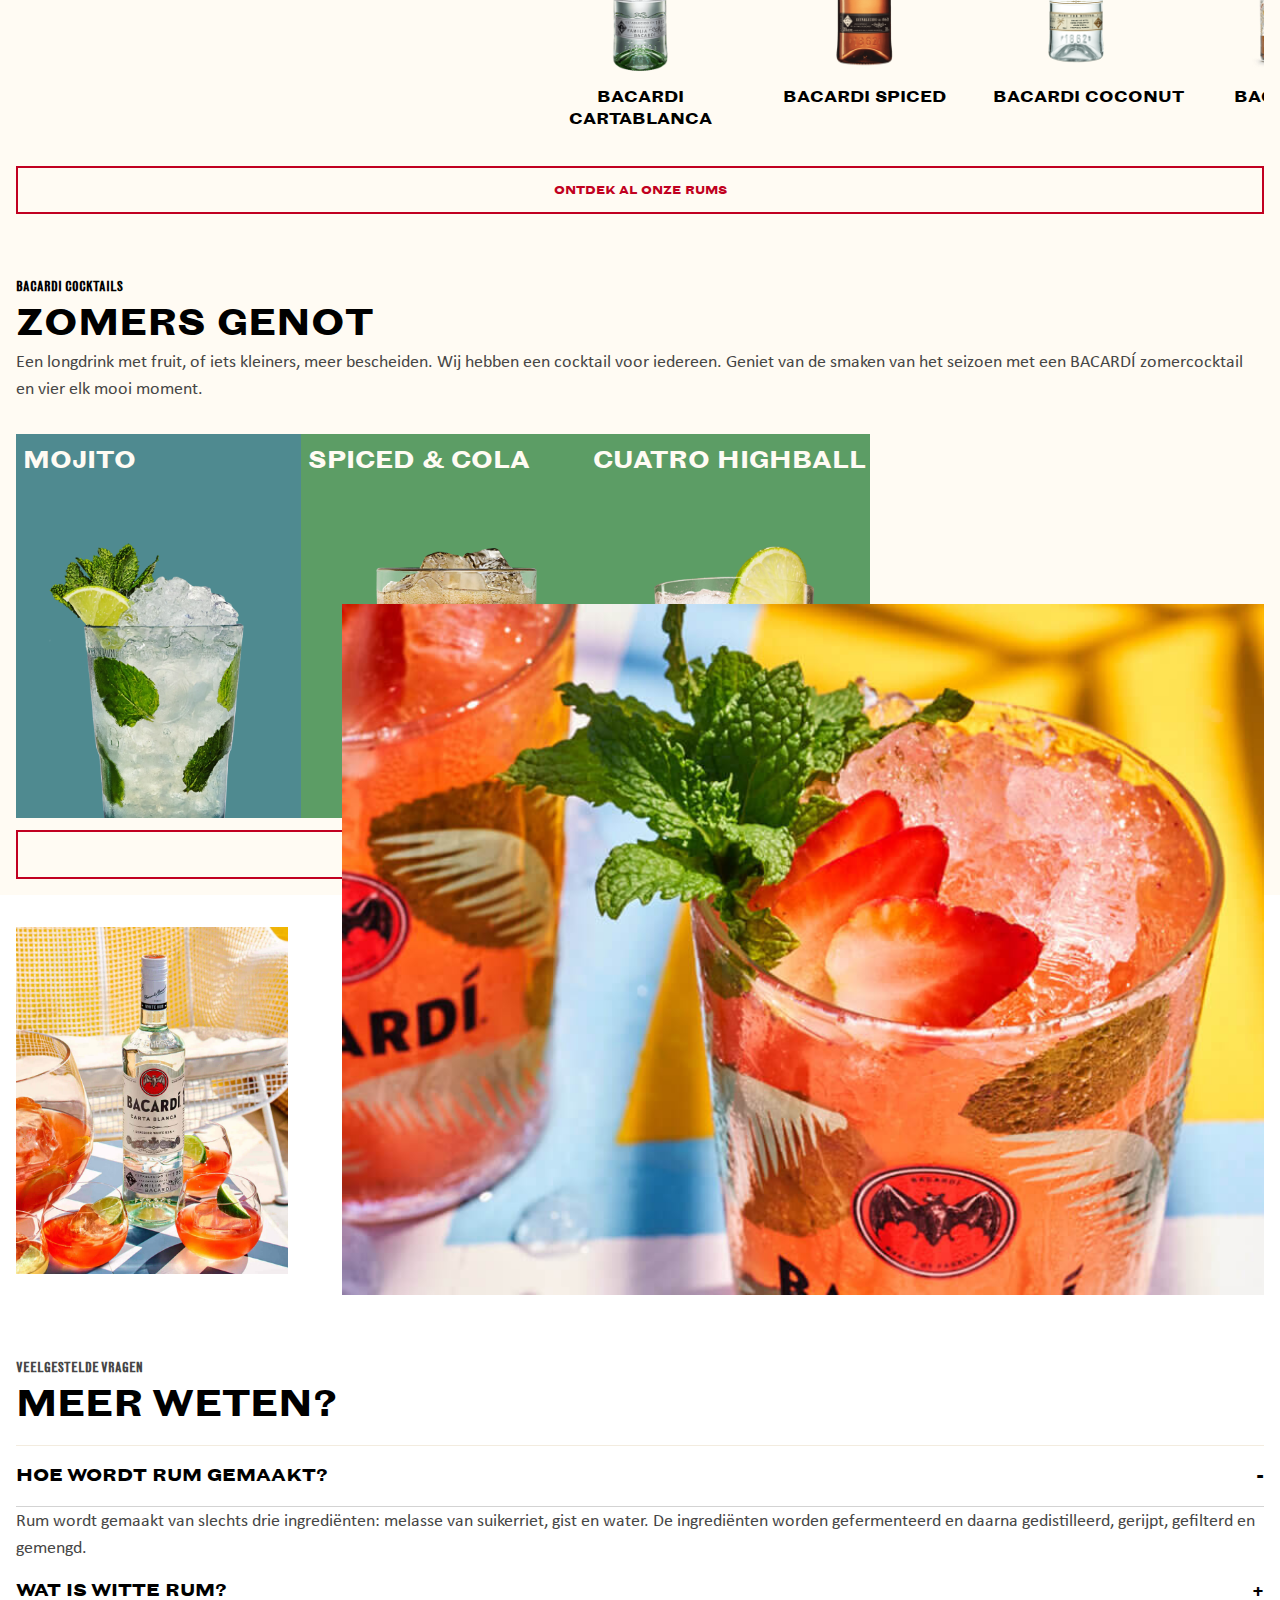
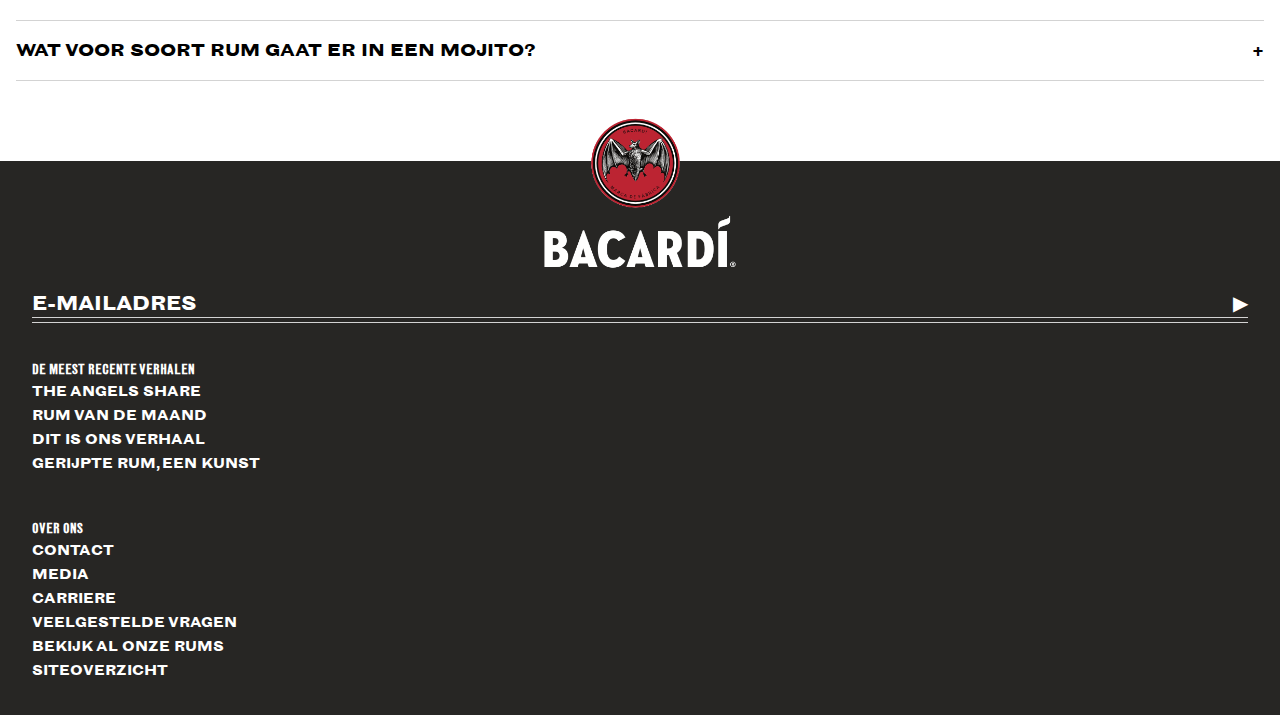
==== commit 6906a175: "Add files via upload" ====
--- a/index.html
+++ b/index.html
@@ -5,56 +5,47 @@
 	<meta http-equiv="X-UA-Compatible" content="IE=edge">
 	<meta name="viewport" content="width=device-width, initial-scale=1.0">
 	<title>Bacardí Rum | Bacardi Rum Cocktails en Dranken | BACARDI NL</title>
-	<link href="./styles/style.css" rel="stylesheet">
-	<link href="./styles/styleh&f.css" rel="stylesheet">
+	<link href="./styles/stylehome.css" rel="stylesheet">
+	<link href="./styles/stylealgemeen.css" rel="stylesheet">
 	<link rel="icon" type="image/svg+xml" href="./images/bacardi-primary-logo.png">
 </head>
 
 <body>
-	<!-- <header>
-		<nav>
-			<ul>
-				<li>
-					<img src="./images/Bacardi-Logo-Black.svg" alt="logo of bacardi">
-				</li>
-				<li>
-					<img src="./images/11030086_menu_hamburger_nav_icon.svg" alt="hamburger-menu">
-				</li>
-			</ul>
-		</nav>
-	</header> -->
 
 	<header>
 		<a href="#">
 			<img src="./images/Bacardi-Logo-Black.svg" alt="logo of bacardi">
 		</a>
-		<button aria-hidden="true">
-			<img src="./images/11030086_menu_hamburger_nav_icon.svg" alt="hamburger menu">
-			menu
+		<button aria-hidden="true" aria-label="Hamburger Menu">
+			<span></span>
+            <span></span>
 		</button>
 		<nav>
-			<div>
-				<img src="./images/Bacardi-Logo-Black.svg" alt="logo of bacardi">
-				<button aria-hidden="true" id="closebutton">
-					<img src="./images/sluiticoon.svg" alt="close menu icon">
-					Close
-				</button>
-			</div>
+			<img src="./images/Bacardi-Logo-Black.svg" alt="logo of bacardi">
 			<ul>
 				<li><a href="#">Onze rums</a></li>
 				<li><a href="#">Cocktails</a></li>
-				<li><a href="./overons.html">Over ons</a></li>
+				<li><a href="./html/overons.html">Over ons</a></li>
 				<li><a href="#">faq</a></li>
 				<li><a href="#">Shop</a></li>
 				<li><a href="#">Login</a></li>
 			</ul>
+			<section>
+				<a href="#">
+					<img src="./images/socialmedia.png" alt="social media icons">
+				</a>
+			</section>
 		</nav>
 	</header>
 
 <main>
-	<video data-mobile-video="https://d323g1xugy1rkz.cloudfront.net/wp-content/uploads/sites/41/2022/05/11123156/BACARDI_SKATERGIRL_1080_1350_WHITE_BG_TRIM_B.mp4" data-desktop-video="https://d323g1xugy1rkz.cloudfront.net/wp-content/uploads/sites/41/2022/05/11123159/bacardi-roller-v7-highres_mute-DESKTOP.mp4" muted="" autoplay="" playsinline="" loop="" src="https://d323g1xugy1rkz.cloudfront.net/wp-content/uploads/sites/41/2022/05/11123159/bacardi-roller-v7-highres_mute-DESKTOP.mp4"></video>
+	<h1>Welkom bij de officiele Bacardi site.</h1>
+	<section>
+		<h2>display none</h2>
+		<video data-mobile-video="https://d323g1xugy1rkz.cloudfront.net/wp-content/uploads/sites/41/2022/05/11123156/BACARDI_SKATERGIRL_1080_1350_WHITE_BG_TRIM_B.mp4" data-desktop-video="https://d323g1xugy1rkz.cloudfront.net/wp-content/uploads/sites/41/2022/05/11123159/bacardi-roller-v7-highres_mute-DESKTOP.mp4" muted="" autoplay="" playsinline="" loop="" src="https://d323g1xugy1rkz.cloudfront.net/wp-content/uploads/sites/41/2022/05/11123159/bacardi-roller-v7-highres_mute-DESKTOP.mp4"></video>
+		<button><img src="./images/352073_circle_fill_play_icon.svg" alt="pausebttn"></button>
+	</section>
 	<section> 
-		<h1>Welkom bij de officiele Bacardi site.</h1>
 		<h2>Subkopjes</h2>
 		<ul>
 			<li>
@@ -91,53 +82,53 @@
 	</section>
 	
 	<section>
-		<div>
+		<h2>display none :)</h2>
+		<section>
 			<h2>Onze rums</h2>
 			<h3>Proef de Caraïben</h3>
 			<p>Verplaats jezelf naar het kristalheldere water, de zilte wind en de zonovergoten stranden van het Caraïbisch gebied. Ons vaderland, in jouw glas.</p>
 			<img src="./images/image4_bacardi_screen1.jpeg" alt="girl with sunglasses celebrating">
-		</div>
+		</section>
 		<section>
 			<h2>Subkopjes</h2>
 			<a href="#">
 				<figure>
-				<img src="./images/bottle_bacardicartablanca.png" alt="bottle of bacardi cartablanca">
-				<figcaption>Bacardi Cartablanca</figcaption>
-				</figure>
-			</a>
-			<a href="#">
-				<figure>
-				<img src="./images/bottle_bacardispiced.png" alt="bottle of bacardi spiced">
-				<figcaption>Bacardi Spiced</figcaption>
-				</figure>
-			</a>
-			<a href="#">
-				<figure>
-				<img src="./images/bottle_bacardicoconut.png" alt="bottle of bacardi coconut">
-				<figcaption>Bacardi Coconut</figcaption>
-				</figure>
-			</a>
-			<a href="#">
-				<figure>
-				<img src="./images/bottle_bacardianejo.png" alt="bottle of bacardi Anejo Cuatro">
-				<figcaption>Bacardi Anejo Cuatro</figcaption>
-				</figure>
-			</a>
-			<a href="#">
-				<figure>
-				<img src="./images/bottle_bacardispicedencola.png" alt="bottle of bacardi spiced & cola">
-				<figcaption>Bacardi Spiced & Cola</figcaption>
+					<figcaption>Bacardi Cartablanca</figcaption>
+					<img src="./images/bottle_bacardicartablanca.png" alt="bottle of bacardi cartablanca">
+				</figure>
+			</a>
+			<a href="#">
+				<figure>
+					<figcaption>Bacardi Spiced</figcaption>
+					<img src="./images/bottle_bacardispiced.png" alt="bottle of bacardi spiced">
+				</figure>
+			</a>
+			<a href="#">
+				<figure>
+					<figcaption>Bacardi Coconut</figcaption>
+					<img src="./images/bottle_bacardicoconut.png" alt="bottle of bacardi coconut">
+				</figure>
+			</a>
+			<a href="#">
+				<figure>
+					<figcaption>Bacardi Anejo Cuatro</figcaption>
+					<img src="./images/bottle_bacardianejo.png" alt="bottle of bacardi Anejo Cuatro">
+				</figure>
+			</a>
+			<a href="#">
+				<figure>
+					<figcaption>Bacardi Spiced & Cola</figcaption>
+					<img src="./images/bottle_bacardispicedencola.png" alt="bottle of bacardi spiced & cola">
 				</figure>
 			</a>
 		</section>
 		<a href="#">Ontdek al onze rums</a>
 	</section>
-
 	<section>
 		<h2>Bacardi Cocktails</h2>
-		<div>
-			<h3>Zomers genot</h3>
-			<p>Een longdrink met fruit, of iets kleiners, meer bescheiden. Wij hebben een cocktail voor iedereen. Geniet van de smaken van het seizoen met een BACARDÍ zomercocktail en vier elk mooi moment.</p>
+		<h3>Zomers genot</h3>
+		<p>Een longdrink met fruit, of iets kleiners, meer bescheiden. Wij hebben een cocktail voor iedereen. Geniet van de smaken van het seizoen met een BACARDÍ zomercocktail en vier elk mooi moment.</p>
+		<section>
 			<ul>
 				<li>
 					<a href="#">
@@ -158,21 +149,22 @@
 					</a>
 				</li>
 			</ul>
-		</div>
+		</section>
 		<a href="#">Bekijk alle cocktails</a>
 	</section>
 
-	
-	<section>
-		<div>
+	<section>
+		<h2>display none :)</h2>
+		<section>
+			<h2>display none :)</h2>
 			<img src="./images/bacardi_meerweten1.jpeg" alt="Image of a white building with a blue sky">
 			<img src="./images/bacardipromo2.jpeg" alt="Image of an red cocktail made with bacardi. Inside is a strawberry and a straw">
 			<img src="./images/bacardipromo.jpeg" alt="Image of a bottle of bacardi cartablanca on a table">
-		</div>
+		</section>
 		<section>
 			<h2>Veelgestelde vragen</h2>
 			<h3>Meer weten?</h3>
-			<details>
+			<details open>
 				<summary>Hoe wordt rum gemaakt?</summary>
 				<p>Rum wordt gemaakt van slechts drie ingrediënten: melasse van suikerriet, gist en water. De ingrediënten worden gefermenteerd en daarna gedistilleerd, gerijpt, gefilterd en gemengd.</p>
 			</details>
--- a/styles/stylehome.css
+++ b/styles/stylehome.css
@@ -0,0 +1,565 @@
+
+/* ****************************************************
+BASIS ELEMENTEN
+*******************************************************/
+
+body {
+	background-color: var(--color-background);
+} 
+
+h1 {
+	clip: rect(0 0 0 0);
+  	clip-path: inset(50%);
+}
+
+h2 {
+	font-family: 'bacardi1';
+	text-transform: uppercase;
+	font-size: 0.875em;
+	color: var(--color-headers);
+	
+	margin-top: 1em;
+}
+
+h3 {
+	font-family: 'bacardi';
+	text-transform: uppercase;
+	font-size: 2.3em;
+	color: var(--color-headers);
+} 
+
+main img {
+	max-width: 100%;
+} 
+
+p {
+	font-family: 'calibri'; 
+	font-size: large;
+	line-height: 1.5em;
+	color: var(--color-text);
+} 
+
+/* **************************************************
+PAGINA INDELING
+*****************************************************/
+
+/* ---------------------------------------------------------
+  Eerste section met de video en pauzeer button erin.
+ ---------------------------------------------------------*/
+
+section:nth-of-type(1) {
+	position: relative;
+}
+
+
+/* voor de h2 die in de section moest omdat er anders error was. */
+section:nth-of-type(1) > h2 {
+	display: none;
+}
+
+section:nth-of-type(1) video {
+	width: 100%;
+	min-height: 20em;
+    object-fit: cover;
+
+}
+
+section:nth-of-type(1) button{
+	position: absolute;
+	bottom: 1em;
+	left: 1em;
+
+	border: none;
+	background-color: transparent;
+}
+
+/* ---------------------------------------------------------
+2e Section 
+---------------------------------------------------------*/
+
+main section:nth-of-type(2) {
+	margin-top: 3em;
+}
+
+/* Voor de h2 die weer nodig was voor error in section */
+main section:nth-of-type(2) > h2 {
+	display: none;
+}
+
+
+main section:nth-of-type(2) li {
+	position: relative;
+}
+
+main section:nth-of-type(2) div{
+	position: absolute;
+	top: 2em;
+	left: 1em;
+	right: 2em;
+	z-index: 90;
+
+	color: var(--color-textimg);
+}
+
+main section:nth-of-type(2) h2 {
+	color: var(--color-textimg);
+}
+
+main section:nth-of-type(2) div h3 {
+	color: var(--color-textimg);
+
+	margin-bottom: .1em;
+}
+
+main section:nth-of-type(2) p {
+	color: var(--color-textimg);
+}
+
+main section:nth-of-type(2) li img {
+	width:100%;
+	min-height:20em;
+	object-fit: cover;
+
+	filter: brightness(0.7);
+} 
+
+/* deze heeft een lagere brightness gekregen voor een hoger contrast */
+main section:nth-of-type(2) li:nth-of-type(3) img {
+	filter: brightness(0.5);
+} 
+
+/* ---------------------------------------------------------
+3e Section : Onze Rums
+---------------------------------------------------------*/
+
+main section:nth-of-type(3) {
+	background-color: var(--color-background2);
+
+	padding: 1em;
+}
+
+/* Voor de h2 die er verplicht in moest (section) */
+main section:nth-of-type(3) > h2 {
+	display: none;
+}
+
+/* ------ bovenste section in de section--------------- */
+
+main section:nth-of-type(3) section:nth-of-type(1){
+	display: flex;
+	flex-direction: column-reverse;
+}
+
+main section:nth-of-type(3) section:nth-of-type(1) h2{
+	display: block;
+	order: 3;
+}
+
+main section:nth-of-type(3) section:nth-of-type(1) h3{
+	margin-top: 0;
+	order: 2;
+}
+
+main section:nth-of-type(3) section:nth-of-type(1) p{
+	order: 1;
+
+	color: var(--color-text);
+}
+
+main section:nth-of-type(3) section:nth-of-type(1) img{
+	order: 4;
+	
+	margin-top: 0;
+	margin-right: 0;
+}
+
+/* ----onderste scrollbare section---------------------- */
+main section:nth-of-type(3) section:nth-of-type(2) {
+	display: flex;
+	overflow: hidden;
+	overflow-x: scroll;
+	scroll-snap-type: x mandatory;
+	gap: 1em;
+}
+
+main section:nth-of-type(3) section a{
+	width: 13em;
+	text-decoration: none;
+}
+
+main section:nth-of-type(3) section a:first-of-type{
+	margin-left: 50vw;
+}
+
+main section:nth-of-type(3) section a:nth-of-type(5) {
+	font-size: 1em;
+
+	margin-top: 0;
+	margin-right: 50vw;
+	padding: 0;
+}
+
+main section:nth-of-type(3) section a:nth-of-type(5):hover {
+	box-shadow: inset 0 -4.25em 0 0 transparent;
+	background-color: transparent;
+	color: var(--color-accent);
+}
+
+figure {
+	display: grid;
+	grid-template-rows: 15em 3em;
+	width: 15em;
+
+	text-align: center;
+	place-content: center;
+
+	scroll-snap-align: center;
+
+	margin: 0;
+}
+
+figure figcaption {
+	order: 2;
+
+	font-family: 'bacardi';
+	font-size: 1em;
+	text-transform: uppercase;
+	text-align: center;
+	color: var(--color-headers);
+
+	margin: .8em;
+}
+
+figure img {
+	order: 1;
+
+	height: 15em;
+
+	place-content: center;
+	align-items: center;
+}
+
+/* -------SCROLLBAR STYLING VOOR DE DERDE SECTION----------------------------- */
+/* Bronnen:
+Sanne 't Hooft. https://codepen.io/shooft/pen/XWoYoVg 
+Quinten Kok. ::-webkit-scrollbar Text*/
+
+main section:nth-of-type(3) section:nth-of-type(2)::-webkit-scrollbar {
+	width: 2px;
+}
+
+main section:nth-of-type(3) section:nth-of-type(2)::-webkit-scrollbar-track {
+	background-color: rgba(244, 218, 211, 0.372);
+	border-radius: 1em;
+	border: 7px solid transparent;
+	background-clip: content-box;
+
+  }
+
+  main section:nth-of-type(3) section:nth-of-type(2)::-webkit-scrollbar-thumb {
+	background-color: var(--color-accent);
+	border: 7px solid transparent;
+  	background-clip: content-box;
+	border-radius: 1em;
+
+	padding: 0;
+}
+/* --------------------------------------------------------------------------- */
+
+/* styling voor de onderste button: Alle rums */
+main section:nth-of-type(3) section a:last-of-type {
+	height: 20em;
+	border: none;
+}
+
+main section:nth-of-type(3) a:last-of-type {
+	display: block;
+	text-align: center;
+	width: 100%;
+	
+	font-family: 'bacardi';
+	font-size: .75em;
+	text-decoration: none;
+	text-transform: uppercase;
+	color: var(--color-accent);
+	border: var(--color-accent) .2em solid;
+
+	padding: 1.2em;
+	margin-top: 1em;
+}
+
+main section:nth-of-type(3) a:last-of-type:hover  {
+	box-shadow: inset 0 -4.25em 0 0 var(--color-accent);
+	transition: .3s;
+	color: var(--color-textimg)
+}
+
+/* ---------------------------------------------------------
+4e Section: Cocktail gedeelte
+-----------------------------------------------------------*/
+
+section:nth-of-type(4) {
+	background-color: var(--color-background2);
+
+	padding: 1em;
+	padding-top: 2em;
+}
+
+section:nth-of-type(4) p {
+	color: var(--color-text);
+}
+
+section:nth-of-type(4) section {
+	margin-top: 0;
+}
+
+section:nth-of-type(4) section ul {
+	display: flex;
+	overflow-x: auto;
+}
+
+section:nth-of-type(4) section ul li {
+	position: relative;
+	height: 24em;
+
+	list-style: none;
+
+	margin-top: 2em;
+	padding: 8em;
+	padding-bottom: 0;
+}
+
+section:nth-of-type(4) section ul li h3{
+	position: absolute;
+	top: .3em;
+	left: .3em;
+
+	font-size: 2em;
+	color: var(--color-background2);
+}
+
+section:nth-of-type(4) section ul li img{
+	position: absolute;
+	bottom: 0;
+	left: .5em;
+}
+
+section:nth-of-type(4) section ul li:first-child {
+	background-color: rgb(79, 138, 144);
+	/* margin-left: 1em; */
+}
+
+section:nth-of-type(4) section ul li:first-child a {
+	border: none;
+}
+
+section:nth-of-type(4) section ul li:first-child a:hover {
+	box-shadow: inset 0 -4.25em 0 0 transparent;
+	color: var(--color-accent)
+}
+
+section:nth-of-type(4) section ul li:first-child a img {
+	filter: none;
+}
+
+section:nth-of-type(4) section ul li:nth-child(2) {
+	background-color: rgb(92, 157, 101);
+}
+
+section:nth-of-type(4) section ul li:nth-child(2) a {
+	border: none;
+}
+
+section:nth-of-type(4) section ul li:nth-child(2) a:hover {
+	box-shadow: inset 0 -4.25em 0 0 transparent;
+	color: var(--color-accent)
+}
+
+section:nth-of-type(4) section ul li:nth-child(2) a img {
+	filter: none;
+}
+
+section:nth-of-type(4) section ul li:nth-child(3) {
+	background-color: rgb(92, 157, 101);
+}
+
+section:nth-of-type(4) section ul li:nth-child(3) a {
+	border: none;
+}
+
+section:nth-of-type(4) section ul li:nth-child(3) a:hover {
+	box-shadow: inset 0 -4.25em 0 0 transparent;
+	color: var(--color-accent)
+}
+
+section:nth-of-type(4) section ul li:nth-child(3) a img {
+	filter: none;
+}
+
+/* -------SCROLLBAR STYLING VOOR DE DERDE SECTION----------------------------- */
+section:nth-of-type(4) section ul::-webkit-scrollbar {
+	width: 2px;
+}
+
+main section:nth-of-type(4) section ul::-webkit-scrollbar-track {
+	background-color: rgba(244, 218, 211, 0.372);
+	border-radius: 1em;
+	border: 7px solid transparent;
+	background-clip: content-box;
+
+}
+
+main section:nth-of-type(4) section ul::-webkit-scrollbar-thumb {
+	background-color: var(--color-accent);
+	border: 7px solid transparent;
+  	background-clip: content-box;
+	border-radius: 1em;
+}
+/* ---------------------------------------------------------------------------- */
+
+/* styling voor de onderste button: Alle Cocktails */
+main section:nth-of-type(4) a:last-of-type {
+	display: block;
+	text-align: center;
+	width: 100%;
+
+	font-family: 'bacardi';
+	font-size: .75em;
+	text-decoration: none;
+	text-transform: uppercase;
+	color: var(--color-accent);
+	border: var(--color-accent) .2em solid;
+
+	padding: 1.2em;
+	margin-top: 1em;
+}
+
+main section:nth-of-type(4) a:last-of-type:hover {
+	box-shadow: inset 0 -4.25em 0 0 var(--color-accent);
+	transition: .3s;
+	color: var(--color-textimg)
+}
+
+/* ---------------------------------------------------------
+5e Section: Meer weten (details & summary)
+---------------------------------------------------------*/
+
+/* Verborgen h2 ivm section */
+main section:nth-of-type(5) > h2 {
+	display: none;
+}
+
+main section:nth-of-type(5) section:nth-of-type(1) > h2 {
+	display: none;
+}
+
+/* -------------------------------------------------------- */
+/* Over elkaar geplaatste foto's*/
+main section:nth-of-type(5) section:nth-of-type(1) {
+	position: relative;
+	width: 100%;
+	height: 23em;
+}
+
+main section:nth-of-type(5) section:nth-of-type(1) img:nth-of-type(1) {
+	position: absolute;
+	top: 2em;
+    right: 2em;
+    width: 16em;
+	z-index: 1;
+}
+
+main section:nth-of-type(5) section:nth-of-type(1) img:nth-of-type(2) {
+	position: absolute;
+	right: 0;
+    bottom: 0;
+    width: 72vw;
+	z-index: 2;
+}
+
+main section:nth-of-type(5) section:nth-of-type(1) img:nth-of-type(3) {
+	position: absolute;
+	top: 0;
+    left: 0;
+    width: 17em;
+	z-index: 3;
+}
+
+/* ------------------------------------------------------------- */
+
+main section:nth-of-type(5) {
+	display: flex;
+	flex-direction: column;
+	margin: 1em;
+	margin-top: 2em;
+}
+
+main section:nth-of-type(5) section:nth-of-type(2) h2 {
+	display: block;
+
+	color: var(--color-text);
+}
+
+main section:nth-of-type(5) section:nth-of-type(2) {
+	position: relative;
+}
+
+main section:nth-of-type(5) p {
+	color: var(--color-text);
+}
+
+summary {
+	display: flex;
+	justify-content: space-between;
+
+	font-family: 'bacardi';
+	font-size: 1.125em;
+	text-transform: uppercase;
+	line-height: 1.3em;
+	color: var(--color-headers);
+
+	padding-top: 1em;
+	padding-bottom: 1em;
+
+	border-bottom: solid var(--color-divider) .02em;
+}
+
+details:first-of-type {
+	border-top: 1px solid #f3ecdf;
+	margin-top: 1em;
+}
+
+details summary::before {
+	content: "+";
+	order: 2;
+
+	padding-left: 2em;
+}
+
+details[open] summary::before {
+	content: "-";
+	order: 2;
+
+	padding-left: 2em;
+}
+
+/* --------------------------------------------------------- */
+/* De code waardoor fotos boven elkaar terecht komen als er een bepaalde details open gaat */
+html:has( details:nth-of-type(2)[open] )  main section:nth-of-type(5) section:nth-of-type(1) img:nth-of-type(3) {
+	z-index: 1;
+}
+
+html:has( details:nth-of-type(2)[open] ) main section:nth-of-type(5) section:nth-of-type(1) img:nth-of-type(2) {
+	z-index: 3;
+}
+
+html:has( details:nth-of-type(3)[open] ) main section:nth-of-type(5) section:nth-of-type(1) img:nth-of-type(1) {
+	z-index: 3;
+}
+html:has( details:nth-of-type(3)[open] ) main section:nth-of-type(5) section:nth-of-type(1) img:nth-of-type(3) {
+	z-index: 2;
+}
+
+/* ---------------------------------------------------------
+The end.
+---------------------------------------------------------*/
--- a/styles/stylealgemeen.css
+++ b/styles/stylealgemeen.css
@@ -0,0 +1,355 @@
+
+*, *::after, *::before {
+    box-sizing:border-box;  
+    margin: 0;
+    padding: 0;
+  }
+
+/******************************************************/
+/* FONTS */
+/******************************************************/
+@font-face {
+	font-family: 'bacardi';
+	src: url(../fonts/GrotesqueMTStd-BoldExtended.woff2);
+	font-weight: bold;
+}
+
+@font-face {
+	font-family: 'bacardi1';
+	src: url(../fonts/GrotesqueMTStd-Condensed.woff2);
+}
+
+@font-face {
+	font-family: 'bacardi3';
+	src: url(../fonts/GrotesqueMTStd.woff2);
+}
+
+@font-face {
+	font-family: 'bacardi4';
+	src: url(../fonts/GrotesqueMTStd\ \(1\).woff2);
+}
+
+@font-face {
+	font-family: 'bacardi5';
+	src: url(../fonts/GrotesqueMTStd-Bold.woff2);
+}
+
+@font-face {
+	font-family: 'bacardi6';
+	src: url(../fonts/GrotesqueDispMTStd-BoldCn.woff2);
+}
+
+@font-face {
+	font-family: 'bacardi7';
+	src: url(../fonts/Neutra2Cond-Titling\ \(2\).woff2);
+}
+
+@font-face {
+	font-family: 'bacardi8';
+	src: url(../fonts/satisfy-regular\ \(1\).woff2);
+}
+
+@font-face {
+	font-family: 'bacardi9';
+	src: url(../fonts/Anton-Regular.woff2);
+}
+
+@font-face {
+	font-family: 'bacardi10';
+	src: url(../fonts/Trueno.woff2);
+}
+
+@font-face {
+	font-family: 'bacardi11';
+	src: url(../fonts/TruenoBold.woff2);
+	font-weight: bold;
+}
+
+@font-face {
+	font-family: 'bacardi12';
+	src: url(../fonts/fontello\ \(1\).woff2);
+}
+
+@font-face {
+	font-family: 'calibri';
+	src: url(../fonts/Calibri.woff2);
+}
+
+/* ***************************************************
+Kleuren
+******************************************************/
+
+:root {
+	/* startje */
+	--color-text:#464646;
+	--color-headers:black;
+	--color-textimg:white;
+	--color-accent:#c10020;
+	--color-background:rgb(255, 255, 255);
+	--color-background2:#fffbf3;
+	--color-divider:lightgrey;
+	--color-footer1:#272624;
+	--color-headernav:white;
+}
+
+
+/* -------------Kleuren als dark mode ingesteld.------*/
+
+@media (prefers-color-scheme: dark) {
+	:root {
+		--color-text:#eeeeee;
+		--color-headers:white;
+		--color-textimg:white;
+		--color-accent:#c24d4d;
+		--color-background:#1a1918;
+		--color-background2:#202020;
+		--color-divider:lightgrey;
+		--color-footer1:#000000;
+		--color-headernav:rgb(0, 0, 0);
+	}
+}
+
+/* ***************************************************
+HEADER/NAV
+******************************************************/
+
+header {
+    display: grid;
+    grid-template-columns: max-content 1fr;
+    background-color: var(--color-headernav);
+    position: sticky;
+    top: 0;
+    z-index: 100;
+    padding: 1em;
+}
+
+header button {
+    position: relative;
+    justify-self: end;
+    display: grid;
+    z-index: 300;
+    aspect-ratio: 1/1;
+    border: none;
+    background-color: transparent;
+    place-items: center;
+}
+
+header button span {
+    position: absolute;
+    width: 1.5em;
+    height: .15em;
+    background-color: var(--color-text);
+    transition: .3s;
+}
+
+header button span:nth-of-type(1) {
+    transform: translateY(-.3em);
+}
+
+header button span:nth-of-type(2) {
+    transform: translateY(.3em);
+}
+
+header button.open span:nth-of-type(1) {
+    transform: translateY(0) rotate(45deg);
+    background-color: var(--color-accent);
+    height: .3em;
+}
+
+header button.open span:nth-of-type(2) {
+    transform: translateY(0) rotate(-45deg);
+    background-color: var(--color-accent);
+    height: .3em;
+}
+
+header nav {
+    background-color: var(--color-background);
+    position: fixed;
+    top: 0;
+    bottom: 0;
+    left: 0;
+    right: 0;
+    z-index: 100;
+    translate: 100% 0;
+    padding: 5vw 5.33vw;
+    transition: .5s;
+}
+
+header nav > img {
+    padding-top: 0;
+} 
+
+header nav ul {
+    display: flex;
+	overflow-y: auto;
+    flex-direction: column;
+    padding: 8vw 0;
+    margin-top: 2em;
+}
+
+header nav ul li {
+    align-items: center;
+    border-bottom: 1px solid var(--color-divider);
+    list-style: none;
+
+	padding-top: 1.2em;
+	padding-bottom: 1.2em;
+}
+
+header nav ul li:first-of-type {
+    padding-top: 0;
+}
+
+header nav ul li:nth-of-type(2) {
+	position: relative;
+	left: 0;
+}
+
+header nav ul li:nth-of-type(2)::after {
+	content: "►";
+
+	position: absolute;
+	right: 0;
+	top: 1.8em;
+
+	color: var(--color-accent);
+}
+
+header nav ul li:nth-of-type(5) {
+	position: relative;
+	left: 0;
+}
+
+header nav ul li:nth-of-type(5)::after {
+	content: "►";
+
+	position: absolute;
+	right: 0;
+	top: 1.8em;
+
+	color: var(--color-accent);
+}
+
+
+header nav ul li:last-of-type {
+    padding-bottom: 0;
+	border-bottom: none;
+}
+
+header nav ul li a {
+    text-decoration: none;
+    font-family: 'bacardi5';
+	text-transform: uppercase;
+	font-size: 2em;
+	margin: 0;
+    color: var(--color-headers);
+}
+
+header nav section:first-of-type {
+	position: absolute;
+	height: 4em;
+	left: 0;
+	bottom: 0;
+	width: 100vw;
+	background-color: var(--color-footer1);
+}
+
+header nav section:first-of-type img {
+	position: absolute;
+	left: 1em;
+	top: .5em;
+	width: 8em;
+}
+
+nav.open {
+    translate: 0 0;
+    transition: .5s;
+}
+
+/* ***************************************************
+FOOTER
+******************************************************/
+
+footer {
+	margin-top: 5em;
+	position: relative;
+	background-color: var(--color-footer1);
+	/* height: 50em; */
+
+	padding: 8em 2em 2em;
+}
+
+footer img{
+	width: 12em;
+	position: absolute;
+	top: 2em;
+	left: 50%;
+	transform: translate(-50%, -50%);
+}
+
+footer section ul li {
+	list-style: none;
+}
+
+footer section h2 {
+	color: var(--color-textimg);
+	text-transform: uppercase;
+	margin-bottom: 0;
+	margin-top: 3em;
+}
+
+footer section a {
+	position: relative;
+	font-family: 'bacardi';
+	text-decoration: none;
+	text-transform: uppercase;
+	font-size: 1.25em;
+	color: var(--color-textimg);
+}
+
+footer section li a {
+	font-family: 'bacardi';
+	text-decoration: none;
+	text-transform: uppercase;
+	font-size: .875em;
+    line-height: 1.714;
+	color: var(--color-textimg);
+	border: none;
+}
+
+footer section:nth-of-type(1) a {
+	display: flex;
+	justify-content: space-between;
+
+}
+
+footer section:nth-of-type(1) a::after {
+	content:"▶︎";
+}
+
+footer section:nth-of-type(1) a::before {
+	content:"";
+	position:absolute;
+	top:100%;
+	left:0;
+	right:0;
+	height:.3em;
+	border-top:solid 1px var(--color-divider);
+	border-bottom:solid 1px var(--color-divider);
+}
+
+footer section:nth-of-type(2) {
+    margin: 0;
+}
+
+footer section:nth-of-type(2) ul{
+    display: block;
+}
+
+footer section:nth-of-type(3) {
+    margin: 0;
+	margin-top: 0;
+    padding: 0;
+    padding-top: 0;
+    background-color: var(--color-footer1);
+}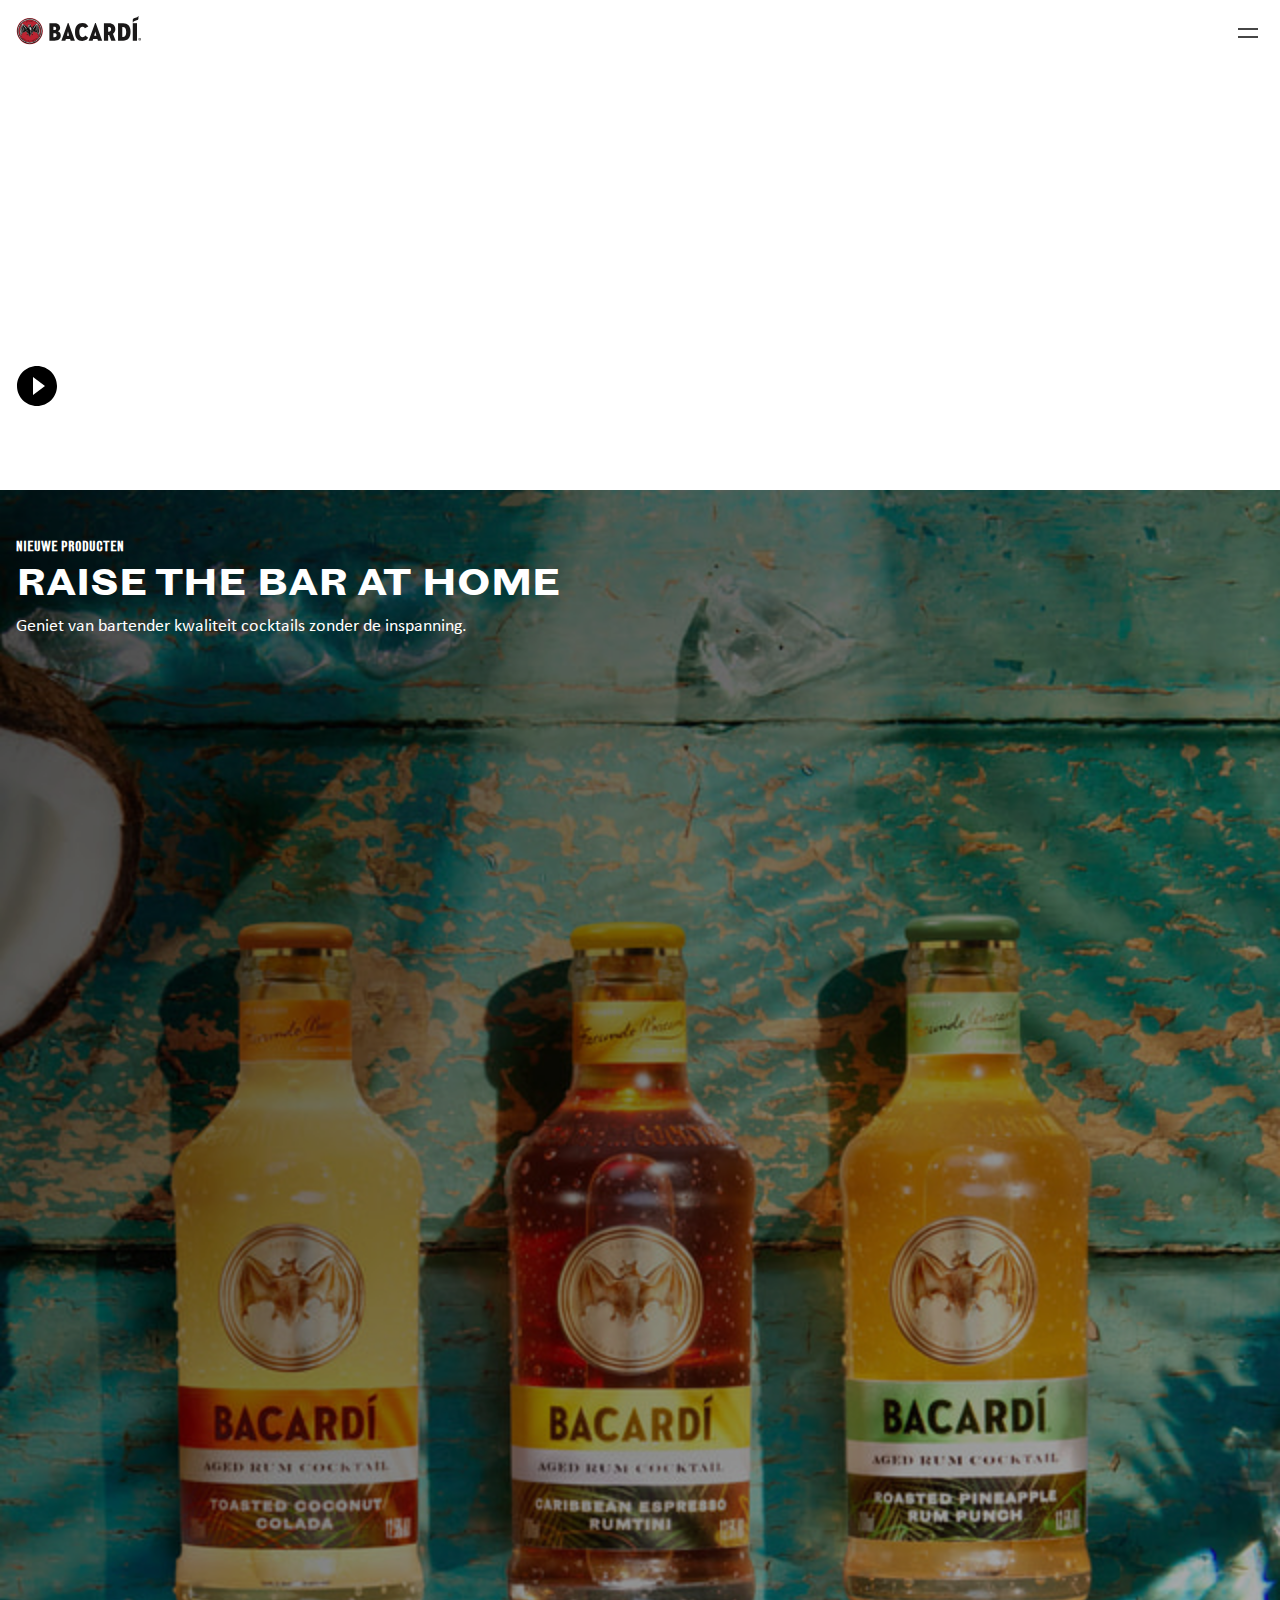
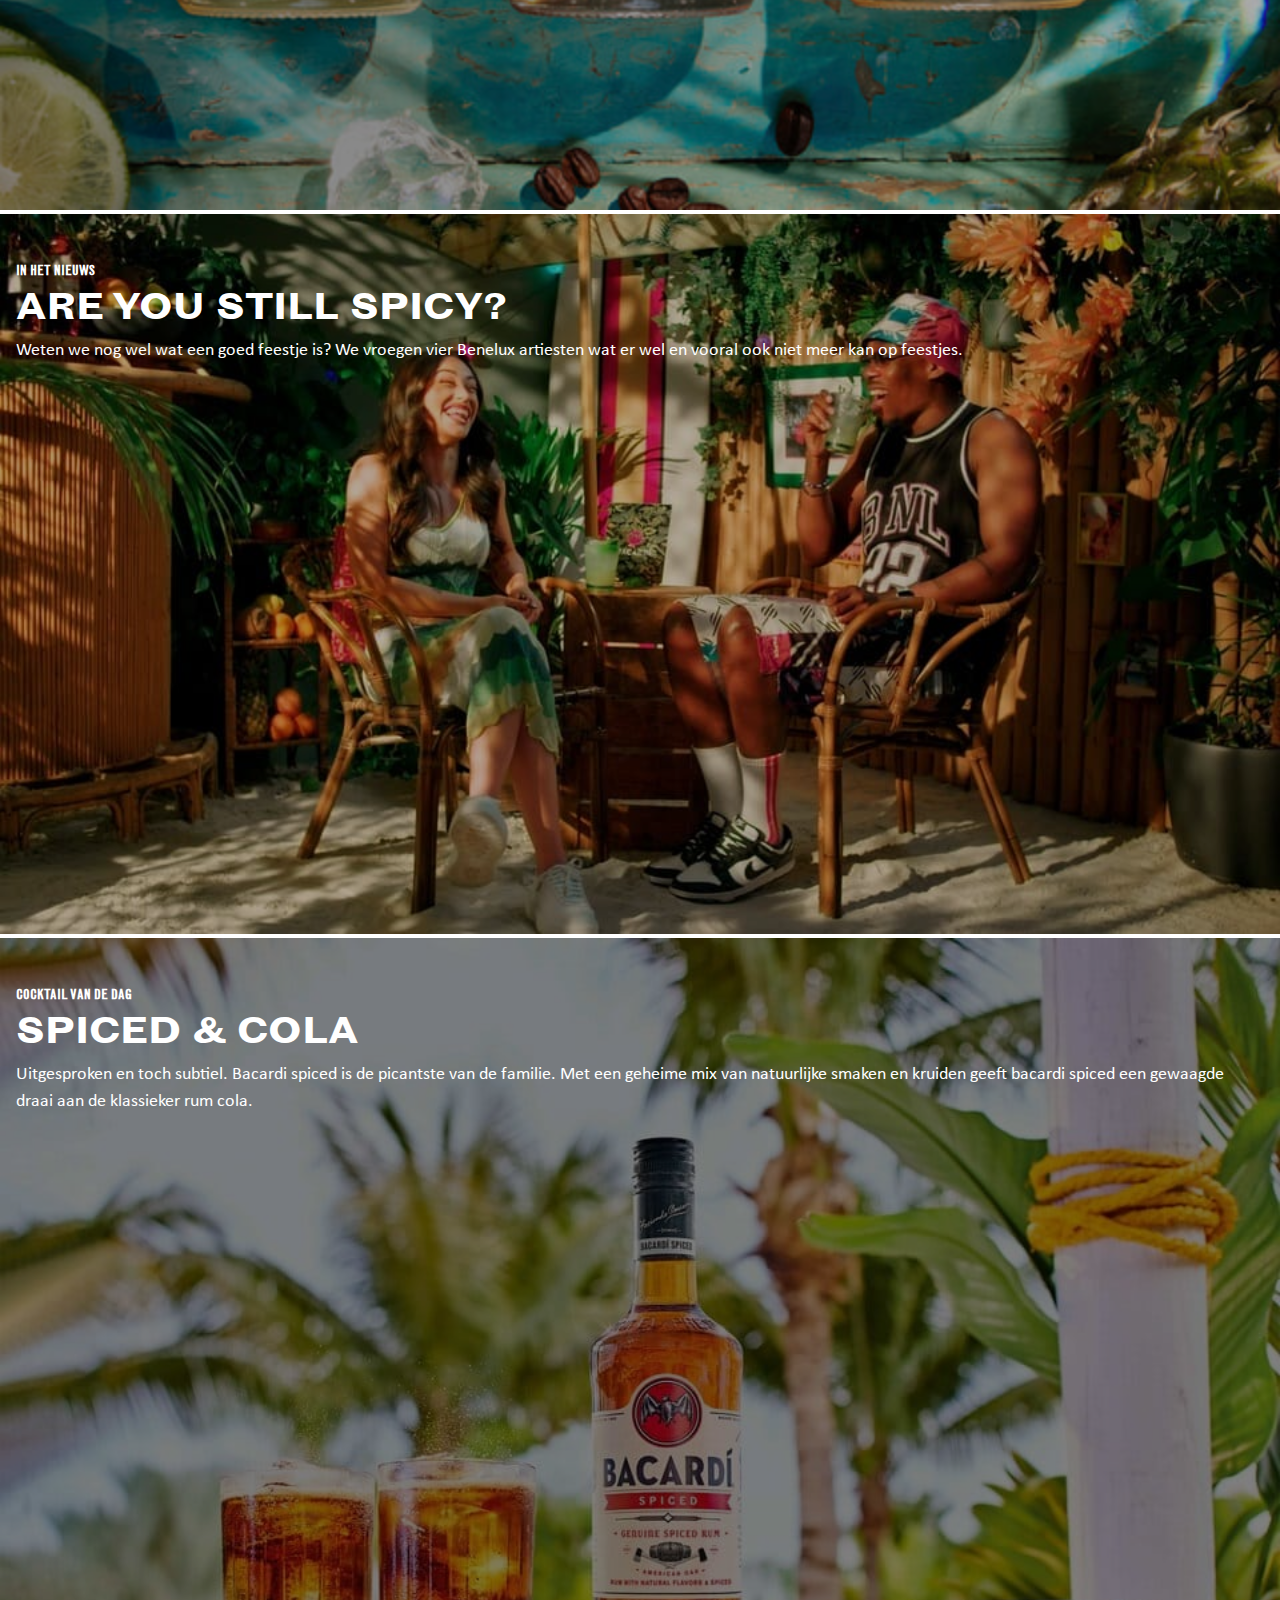
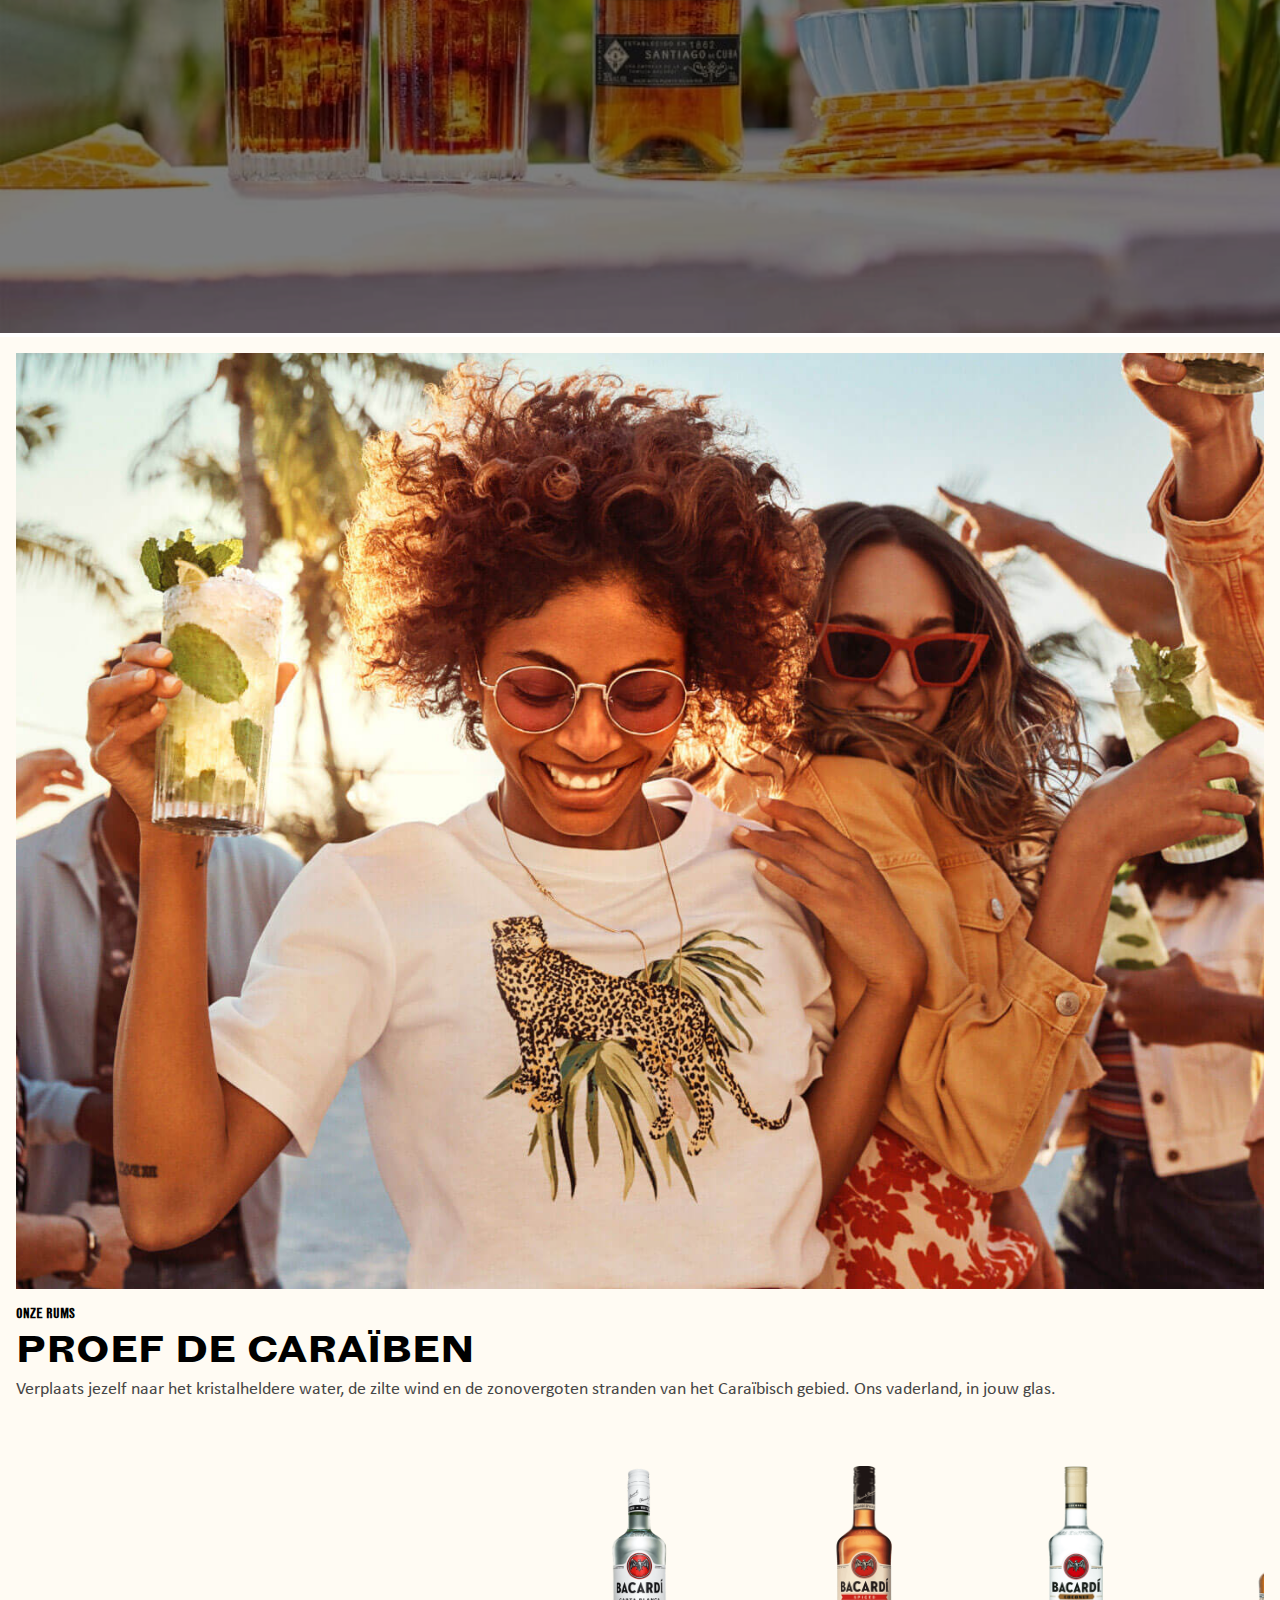
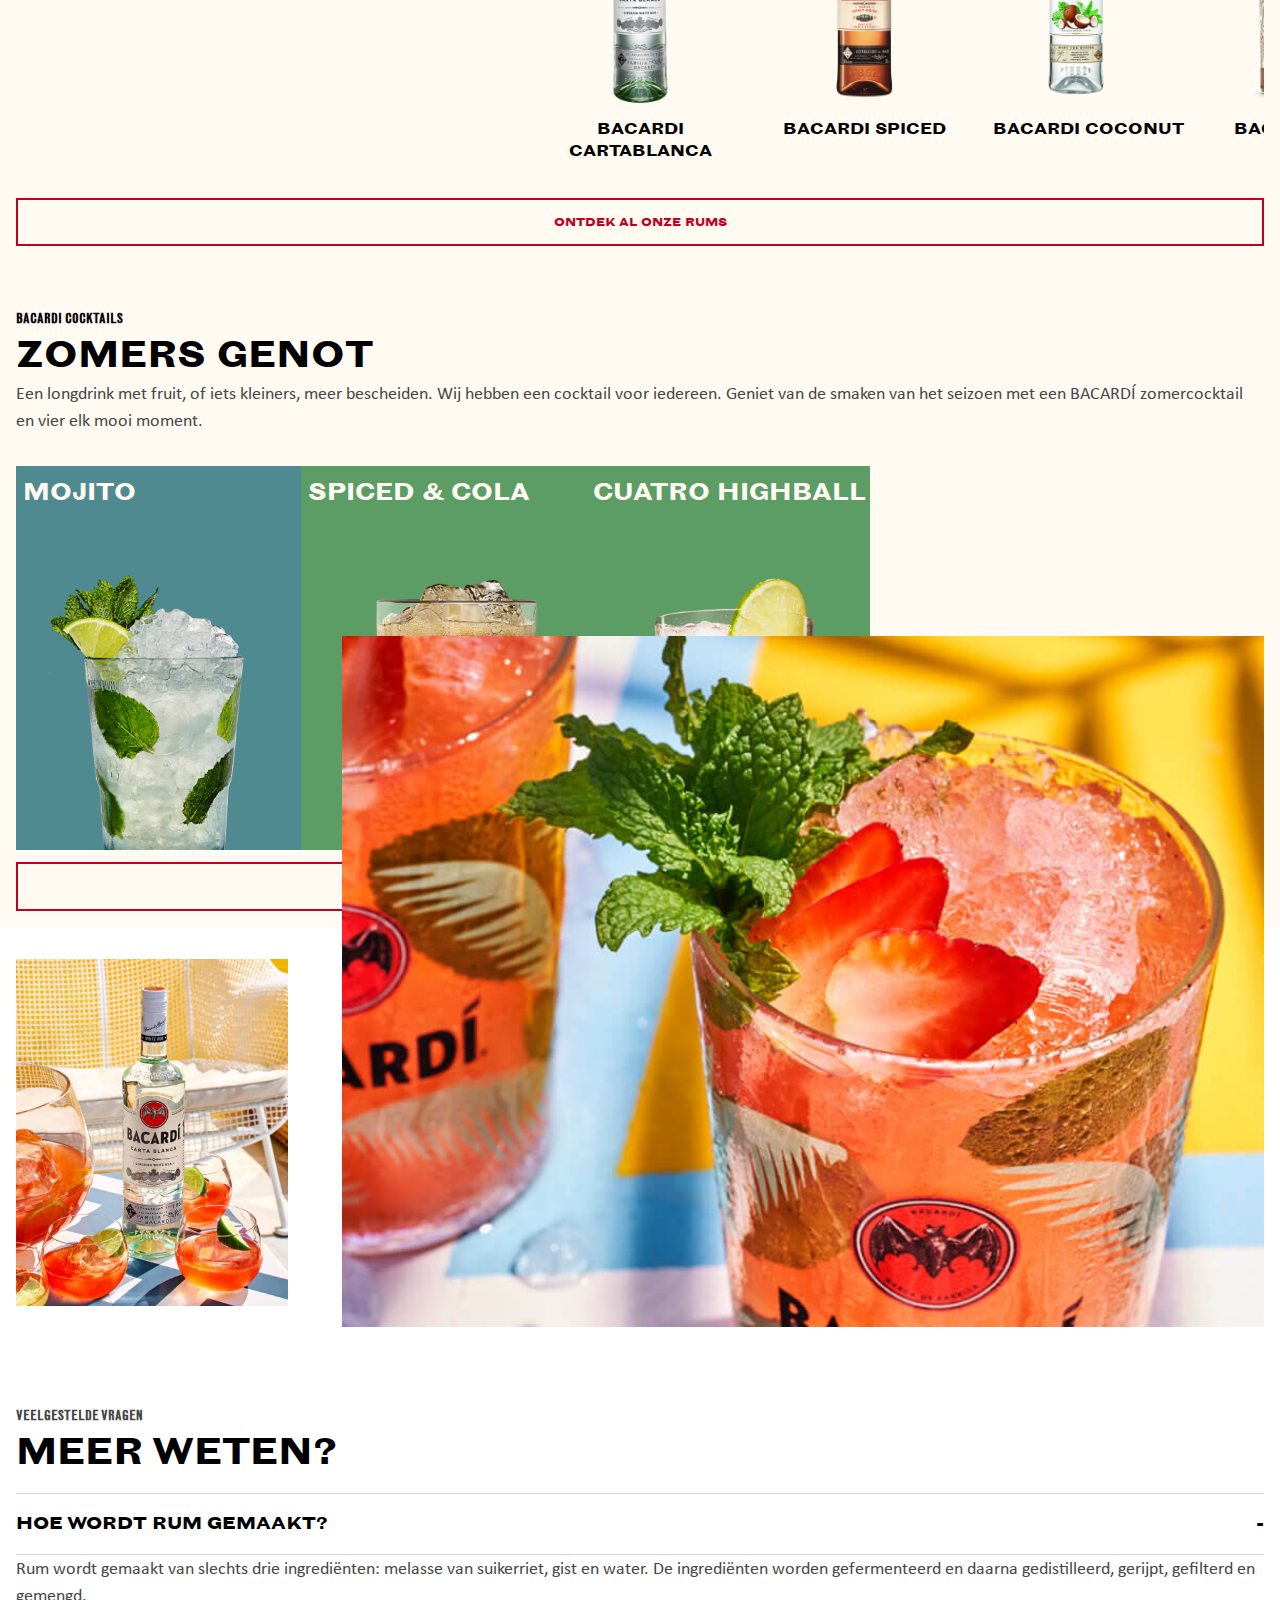
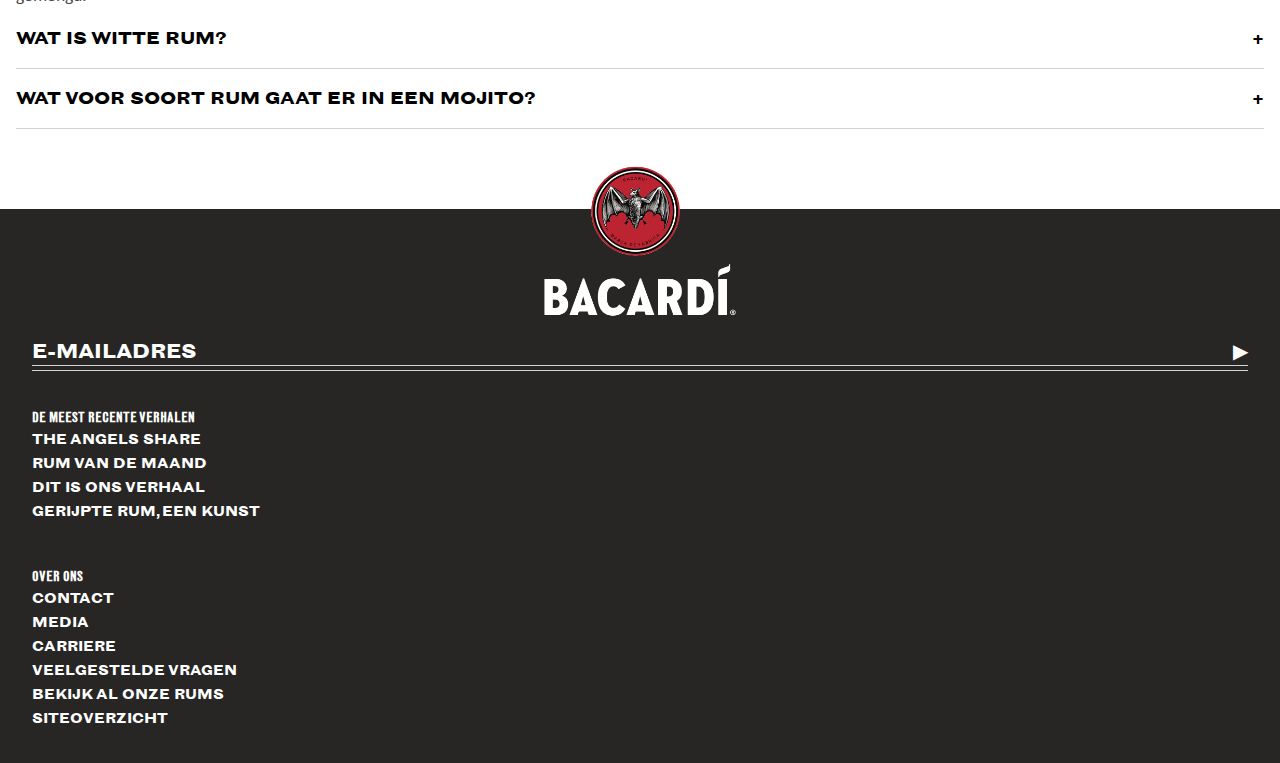
==== commit 54b4f9da: "Add files via upload" ====
--- a/index.html
+++ b/index.html
@@ -16,7 +16,8 @@
 		<a href="#">
 			<img src="./images/Bacardi-Logo-Black.svg" alt="logo of bacardi">
 		</a>
-		<button aria-hidden="true" aria-label="Hamburger Menu">
+		<a href="#main">Skip to main content</a>
+		<button aria-label="Hamburger Menu">
 			<span></span>
             <span></span>
 		</button>
@@ -38,7 +39,7 @@
 		</nav>
 	</header>
 
-<main>
+<main id="main">
 	<h1>Welkom bij de officiele Bacardi site.</h1>
 	<section>
 		<h2>display none</h2>
--- a/styles/stylehome.css
+++ b/styles/stylehome.css
@@ -51,7 +51,6 @@
 	position: relative;
 }
 
-
 /* voor de h2 die in de section moest omdat er anders error was. */
 section:nth-of-type(1) > h2 {
 	display: none;
@@ -78,7 +77,7 @@
 ---------------------------------------------------------*/
 
 main section:nth-of-type(2) {
-	margin-top: 3em;
+	margin-top: 4em;
 }
 
 /* Voor de h2 die weer nodig was voor error in section */
@@ -176,8 +175,7 @@
 /* ----onderste scrollbare section---------------------- */
 main section:nth-of-type(3) section:nth-of-type(2) {
 	display: flex;
-	overflow: hidden;
-	overflow-x: scroll;
+	overflow-x: scroll; 
 	scroll-snap-type: x mandatory;
 	gap: 1em;
 }
@@ -249,7 +247,7 @@
 }
 
 main section:nth-of-type(3) section:nth-of-type(2)::-webkit-scrollbar-track {
-	background-color: rgba(244, 218, 211, 0.372);
+	background-color: var(--color-scrollbartrack);
 	border-radius: 1em;
 	border: 7px solid transparent;
 	background-clip: content-box;
@@ -345,7 +343,7 @@
 }
 
 section:nth-of-type(4) section ul li:first-child {
-	background-color: rgb(79, 138, 144);
+	background-color: var(--color-cocktail1);
 	/* margin-left: 1em; */
 }
 
@@ -363,7 +361,7 @@
 }
 
 section:nth-of-type(4) section ul li:nth-child(2) {
-	background-color: rgb(92, 157, 101);
+	background-color: var(--color-cocktail2);
 }
 
 section:nth-of-type(4) section ul li:nth-child(2) a {
@@ -380,7 +378,7 @@
 }
 
 section:nth-of-type(4) section ul li:nth-child(3) {
-	background-color: rgb(92, 157, 101);
+	background-color: var(--color-cocktail2);
 }
 
 section:nth-of-type(4) section ul li:nth-child(3) a {
@@ -402,7 +400,7 @@
 }
 
 main section:nth-of-type(4) section ul::-webkit-scrollbar-track {
-	background-color: rgba(244, 218, 211, 0.372);
+	background-color: var(--color-scrollbartrack);
 	border-radius: 1em;
 	border: 7px solid transparent;
 	background-clip: content-box;
@@ -525,7 +523,7 @@
 }
 
 details:first-of-type {
-	border-top: 1px solid #f3ecdf;
+	border-top: .02em solid var(--color-divider);
 	margin-top: 1em;
 }
 
--- a/styles/stylealgemeen.css
+++ b/styles/stylealgemeen.css
@@ -87,9 +87,12 @@
 	--color-accent:#c10020;
 	--color-background:rgb(255, 255, 255);
 	--color-background2:#fffbf3;
+	--color-cocktail1:rgb(79, 138, 144);
+	--color-cocktail2:rgb(92, 157, 101);
 	--color-divider:lightgrey;
 	--color-footer1:#272624;
 	--color-headernav:white;
+	--color-scrollbartrack:rgba(244, 218, 211, 0.372);
 }
 
 
@@ -103,9 +106,11 @@
 		--color-accent:#c24d4d;
 		--color-background:#1a1918;
 		--color-background2:#202020;
+		--color-cocktail1:rgb(79, 138, 144);
+		--color-cocktail2:rgb(92, 157, 101);
 		--color-divider:lightgrey;
 		--color-footer1:#000000;
-		--color-headernav:rgb(0, 0, 0);
+		--color-headernav:#191919;
 	}
 }
 
@@ -121,6 +126,17 @@
     top: 0;
     z-index: 100;
     padding: 1em;
+}
+
+header a:nth-of-type(2) {
+	position: absolute;
+	left: -999em;
+}
+
+header a:nth-of-type(2):focus {
+	position: absolute;
+	left: 45vw;
+	top: 1.3em;
 }
 
 header button {
@@ -189,7 +205,7 @@
 
 header nav ul li {
     align-items: center;
-    border-bottom: 1px solid var(--color-divider);
+    border-bottom: 0.02em solid var(--color-divider);
     list-style: none;
 
 	padding-top: 1.2em;
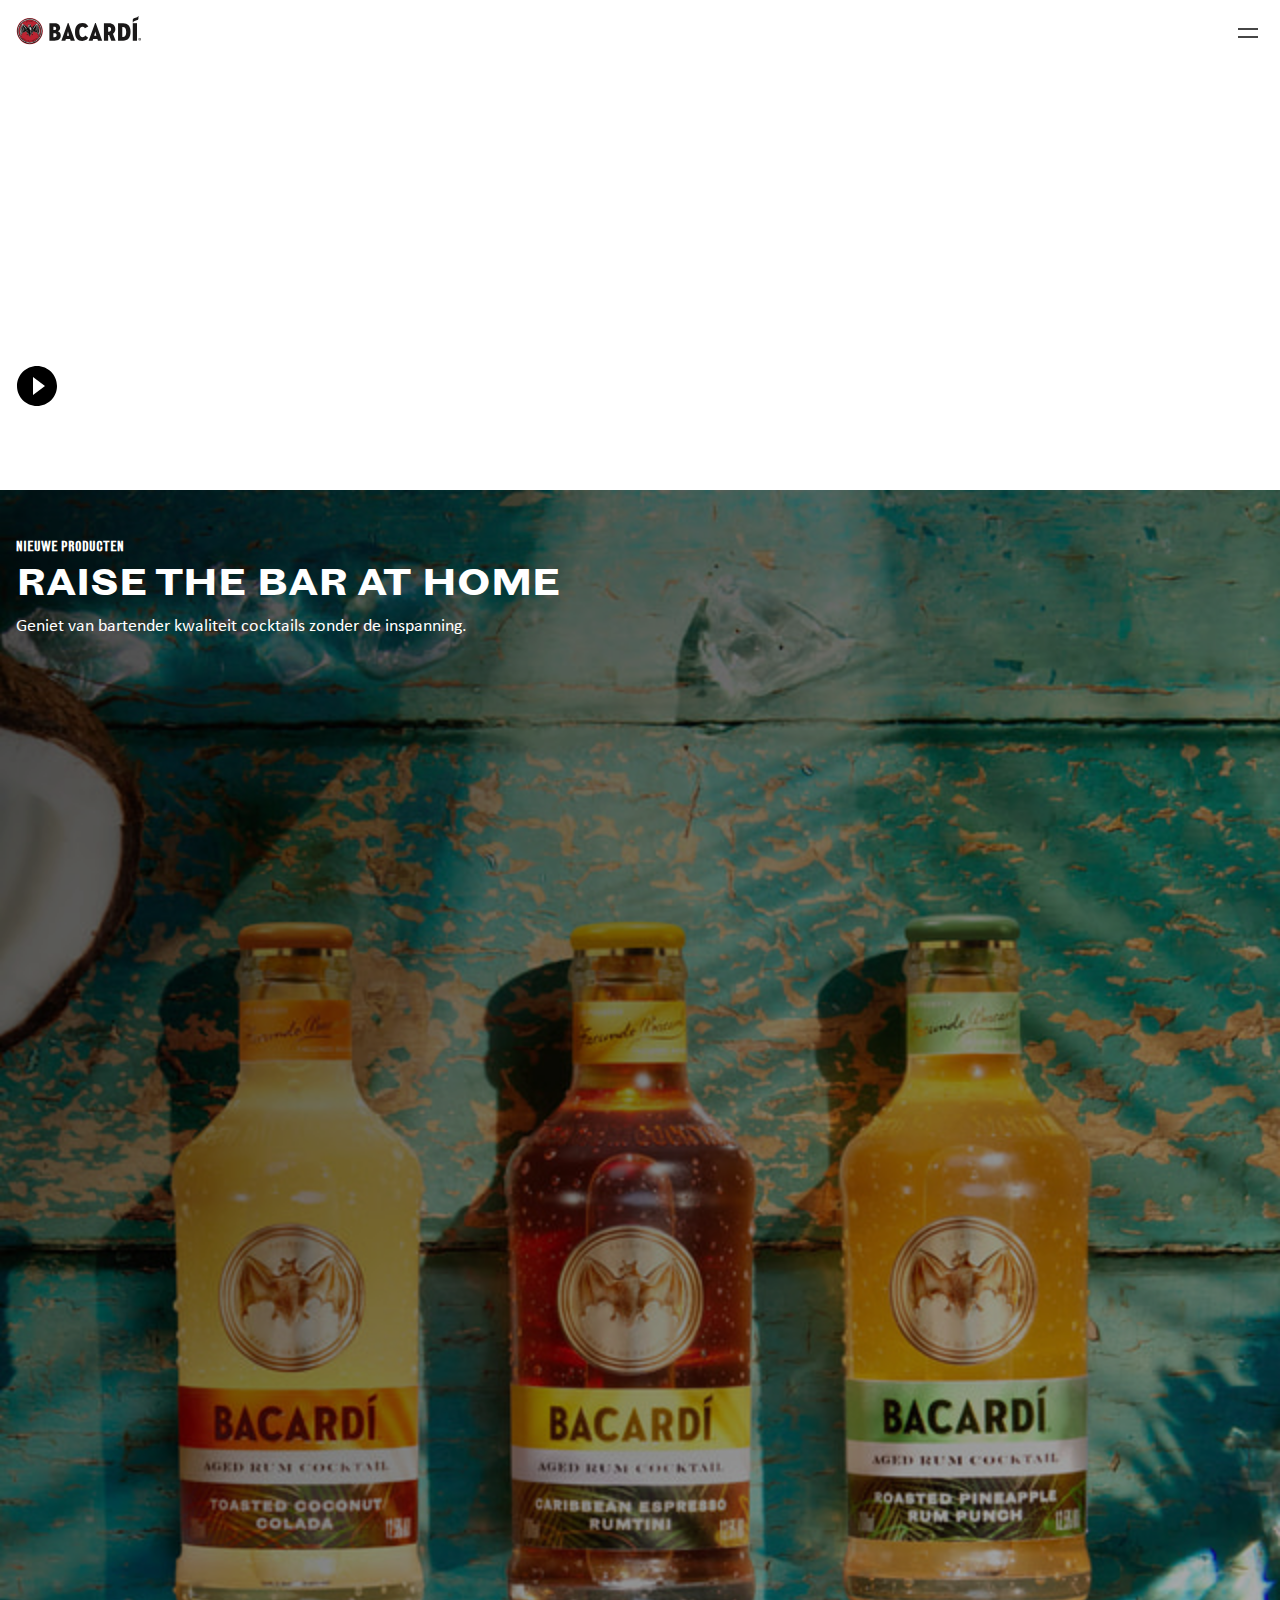
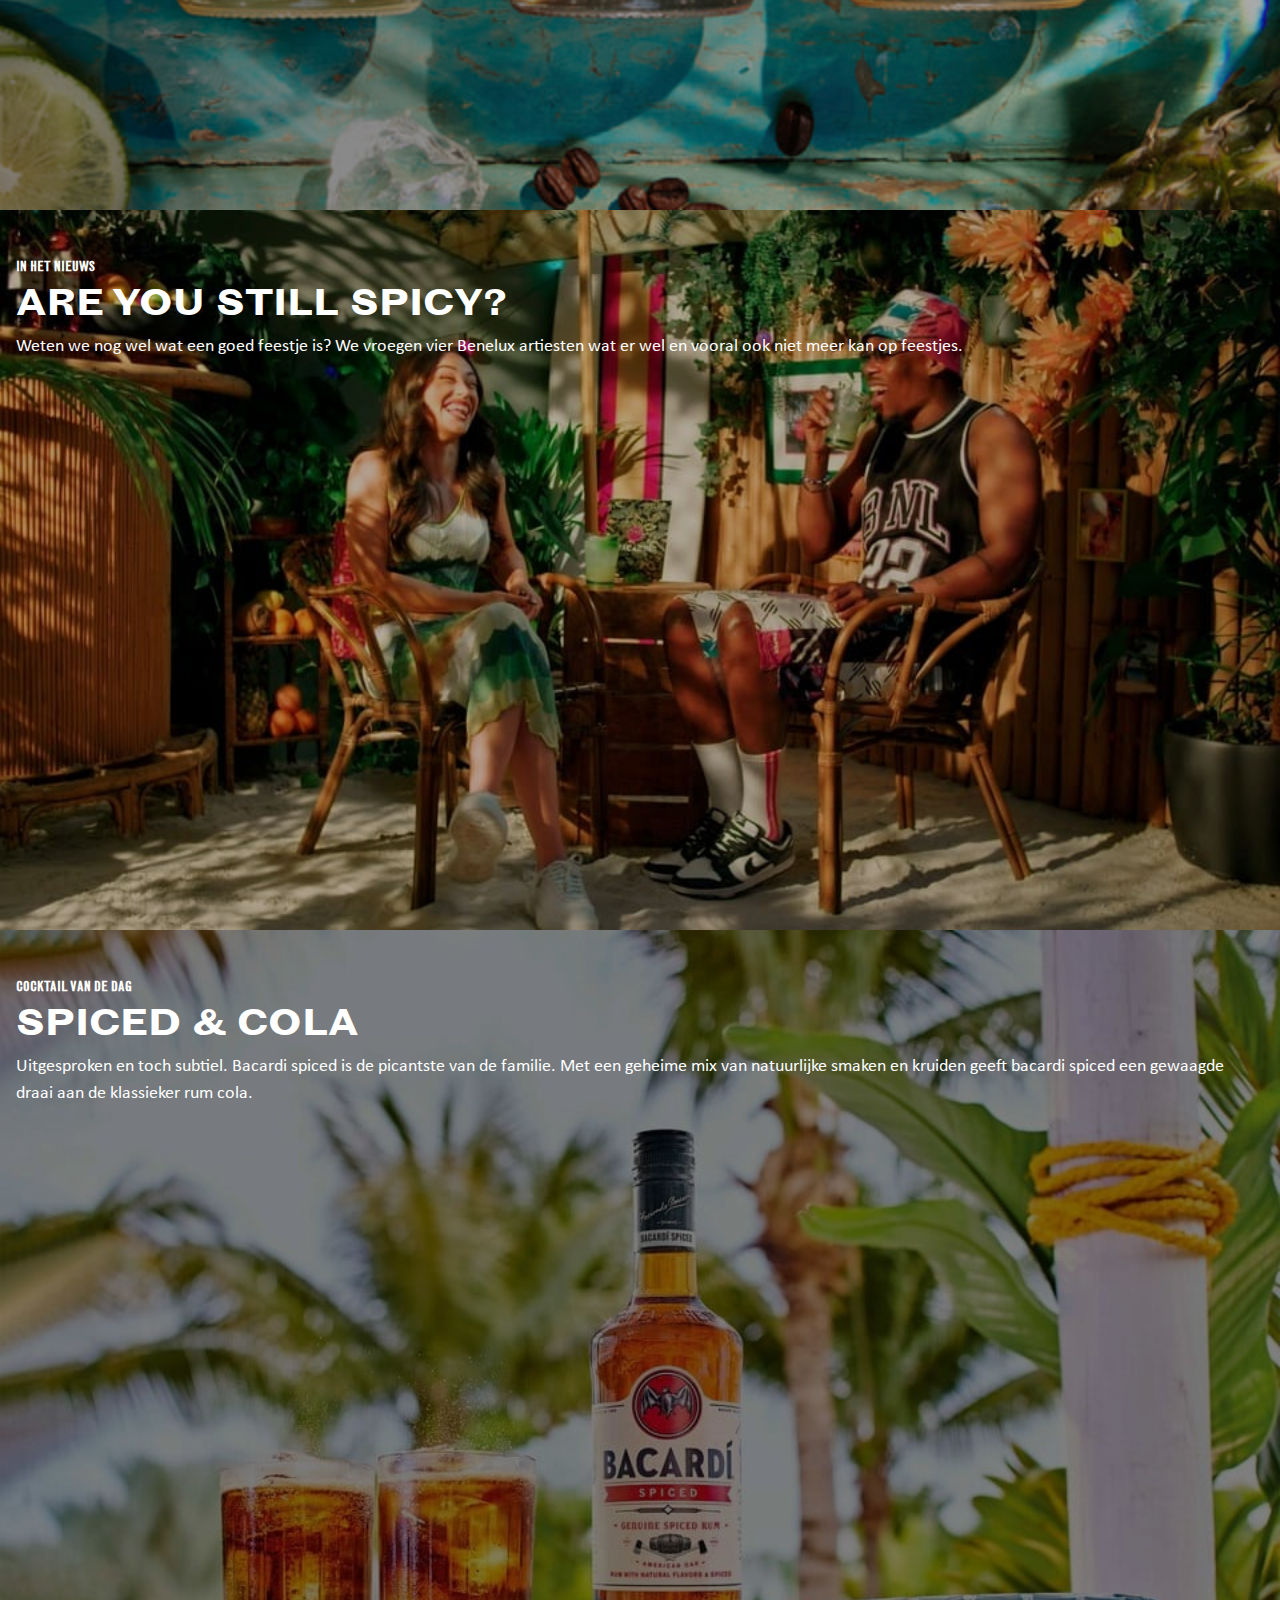
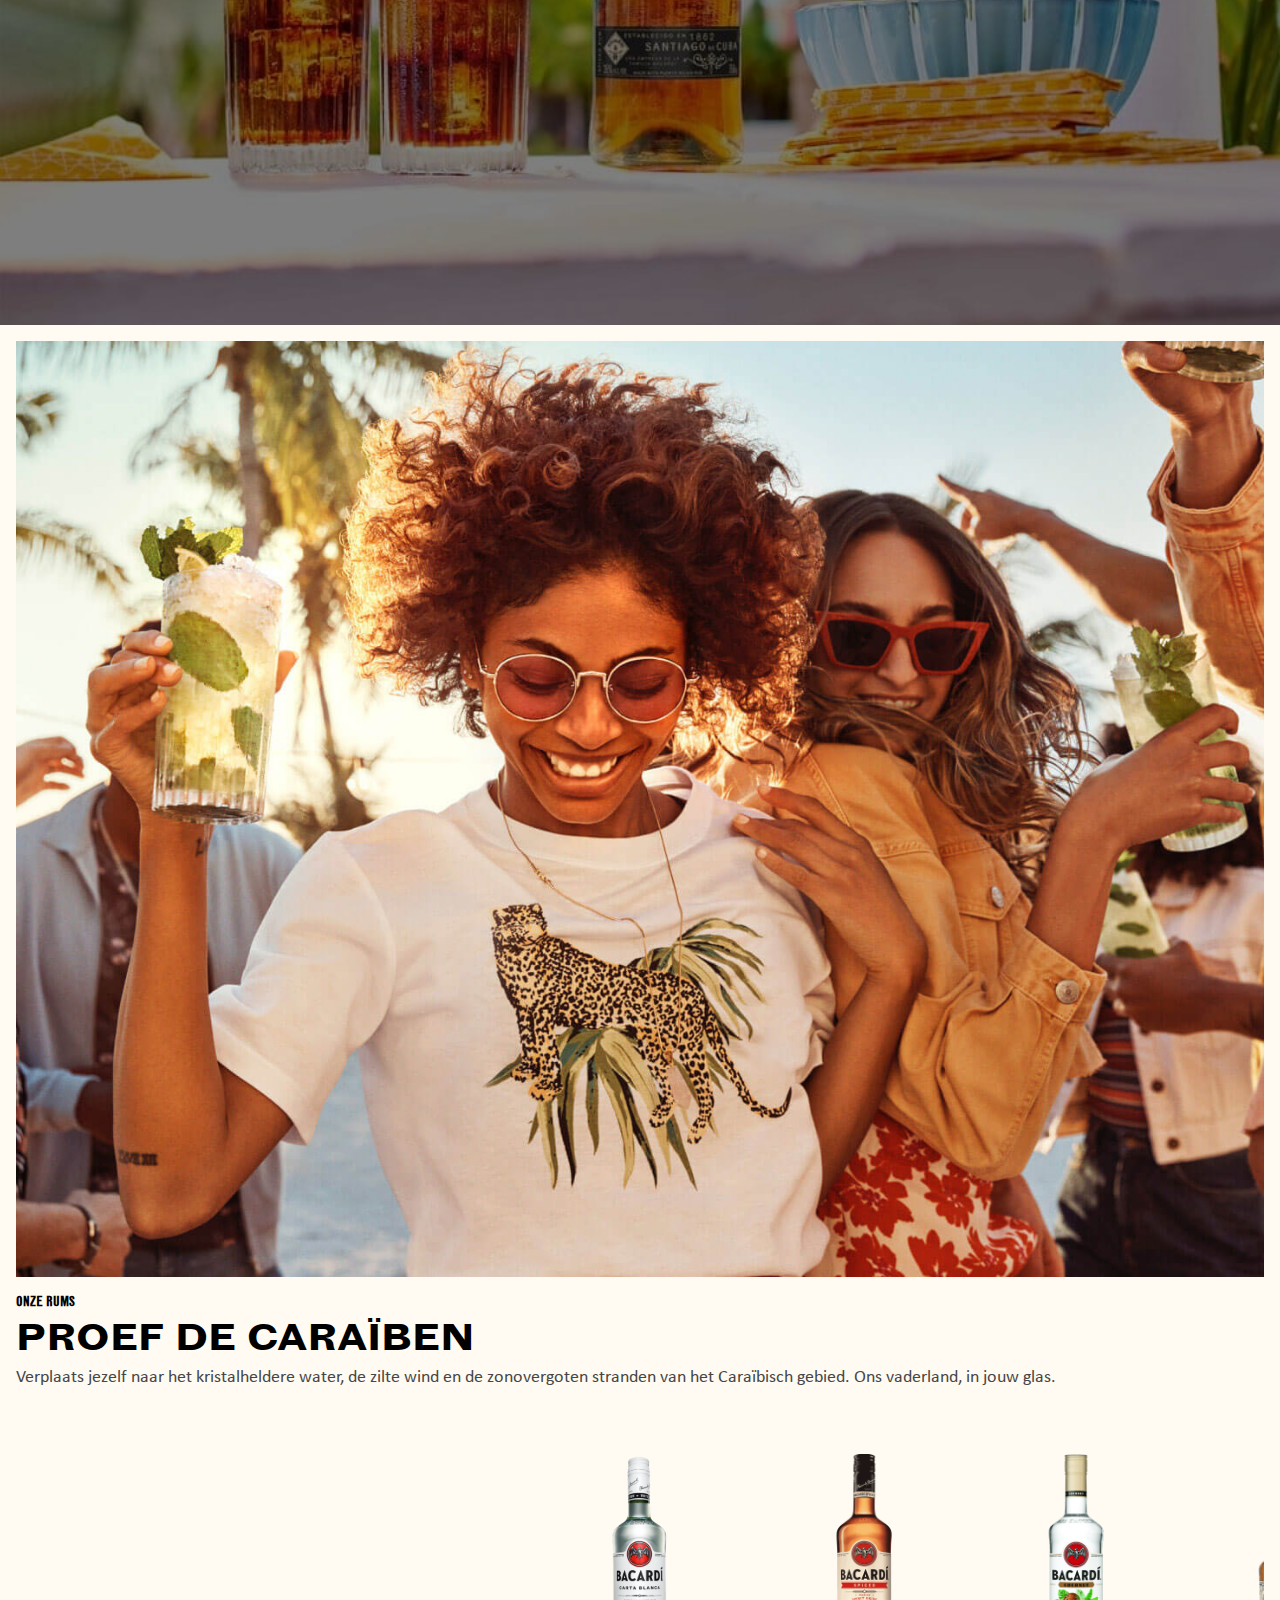
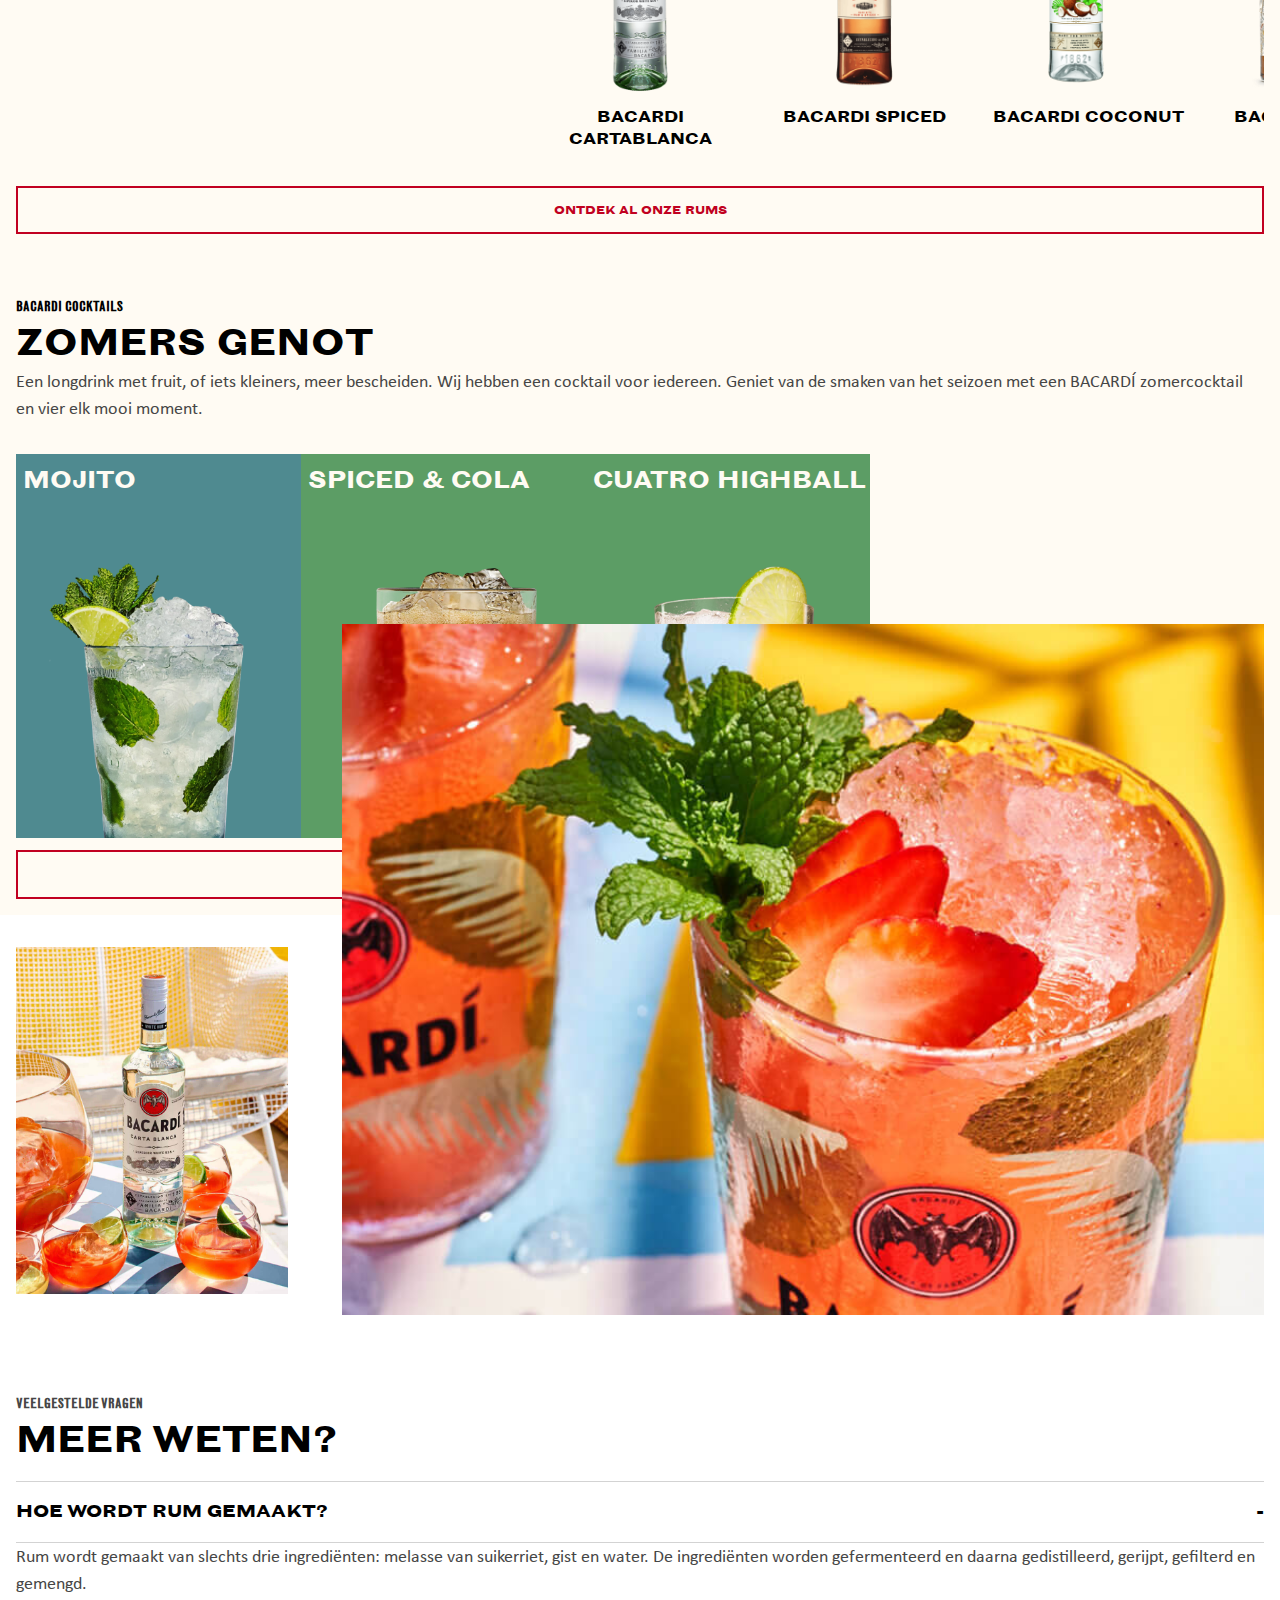
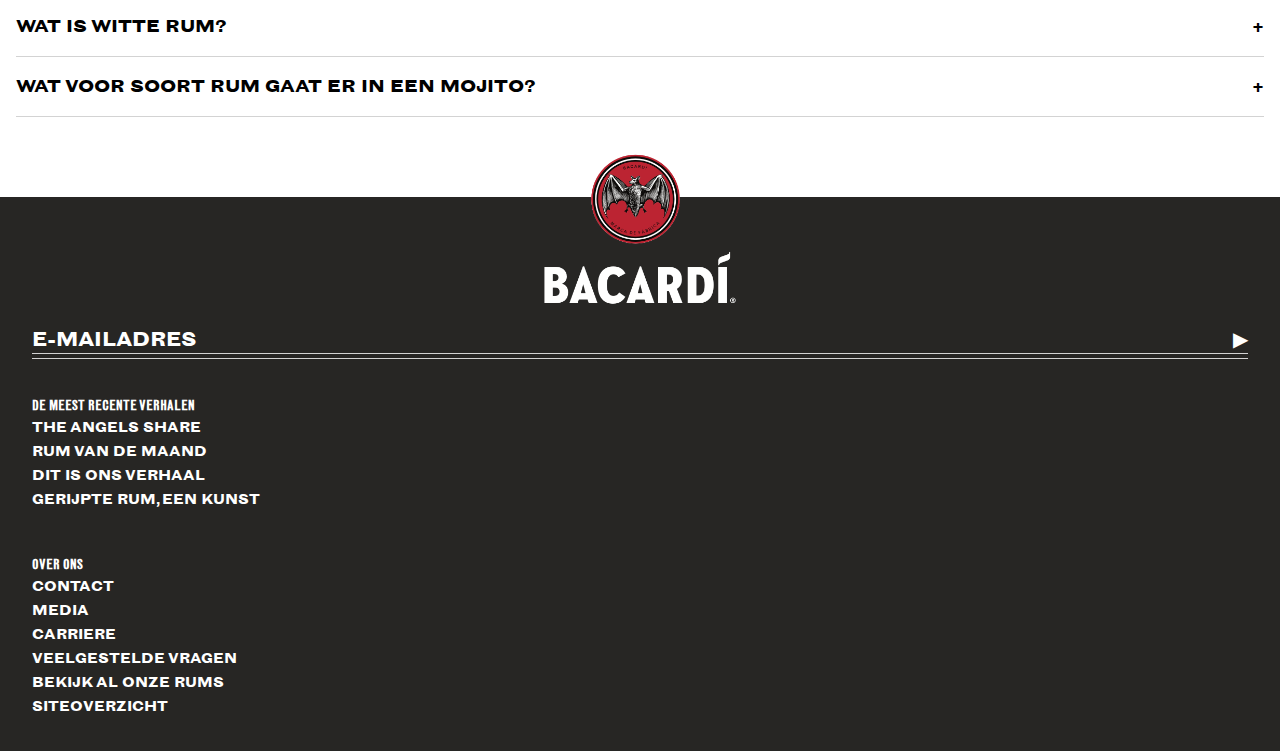
==== commit b8e8e828: "Add files via upload" ====
--- a/index.html
+++ b/index.html
@@ -1,5 +1,5 @@
 <!DOCTYPE html>
-<html lang="en">
+<html lang="NL">
 <head>
 	<meta charset="UTF-8">
 	<meta http-equiv="X-UA-Compatible" content="IE=edge">
@@ -53,7 +53,7 @@
 				<a href="#">
 					<div>
 						<h2>Nieuwe producten</h2> 
-						<h3>Raise the bar at home</h3>
+						<h3 lang="en">Raise the bar at home</h3>
 						<p>Geniet van bartender kwaliteit cocktails zonder de inspanning.</p>
 					</div>
 					<img src="./images/image_bacardi_screen1.jpeg" alt="foto van bacardi cocktail flesjes">
@@ -66,7 +66,7 @@
 						<h3>Are you still spicy?</h3>
 						<p>Weten we nog wel wat een goed feestje is? We vroegen vier Benelux artiesten wat er wel en vooral ook niet meer kan op feestjes.</p>
 					</div>
-					<img src="./images/image2_bacardi_screen1.jpeg" alt="foto van bacardi cocktail flesjes">
+					<img src="./images/image2_bacardi_screen1.jpeg" alt="foto van een man en vrouw aan een tafeltje in het zomerse weer">
 				</a>
 			</li>
 			<li>
@@ -76,7 +76,7 @@
 						<h3>Spiced & cola</h3>
 						<p>Uitgesproken en toch subtiel. Bacardi spiced is de picantste van de familie. Met een geheime mix van natuurlijke smaken en kruiden geeft bacardi spiced een gewaagde draai aan de klassieker rum cola.</p>
 					</div>
-					<img src="./images/image3_bacardi_screen1.jpeg" alt="foto van bacardi cocktail flesjes">
+					<img src="./images/image3_bacardi_screen1.jpeg" alt="foto van bacardi spiced fles met twee ingeschonken glazen.">
 				</a>
 			</li>
 		</ul>
@@ -88,38 +88,38 @@
 			<h2>Onze rums</h2>
 			<h3>Proef de Caraïben</h3>
 			<p>Verplaats jezelf naar het kristalheldere water, de zilte wind en de zonovergoten stranden van het Caraïbisch gebied. Ons vaderland, in jouw glas.</p>
-			<img src="./images/image4_bacardi_screen1.jpeg" alt="girl with sunglasses celebrating">
+			<img src="./images/image4_bacardi_screen1.jpeg" alt="Een vrouw met gekruld haar en een zonnenbril die glimlacht en danst.">
 		</section>
 		<section>
 			<h2>Subkopjes</h2>
 			<a href="#">
 				<figure>
 					<figcaption>Bacardi Cartablanca</figcaption>
-					<img src="./images/bottle_bacardicartablanca.png" alt="bottle of bacardi cartablanca">
+					<img src="./images/bottle_bacardicartablanca.png" alt="Een fles bacardi cartablanca">
 				</figure>
 			</a>
 			<a href="#">
 				<figure>
 					<figcaption>Bacardi Spiced</figcaption>
-					<img src="./images/bottle_bacardispiced.png" alt="bottle of bacardi spiced">
+					<img src="./images/bottle_bacardispiced.png" alt="Een fles bacardi spiced">
 				</figure>
 			</a>
 			<a href="#">
 				<figure>
 					<figcaption>Bacardi Coconut</figcaption>
-					<img src="./images/bottle_bacardicoconut.png" alt="bottle of bacardi coconut">
+					<img src="./images/bottle_bacardicoconut.png" alt="Een fles bacardi coconut">
 				</figure>
 			</a>
 			<a href="#">
 				<figure>
 					<figcaption>Bacardi Anejo Cuatro</figcaption>
-					<img src="./images/bottle_bacardianejo.png" alt="bottle of bacardi Anejo Cuatro">
+					<img src="./images/bottle_bacardianejo.png" alt="Een fles bacardi Anejo Cuatro">
 				</figure>
 			</a>
 			<a href="#">
 				<figure>
 					<figcaption>Bacardi Spiced & Cola</figcaption>
-					<img src="./images/bottle_bacardispicedencola.png" alt="bottle of bacardi spiced & cola">
+					<img src="./images/bottle_bacardispicedencola.png" alt="Een fles bacardi spiced & cola">
 				</figure>
 			</a>
 		</section>
@@ -134,19 +134,19 @@
 				<li>
 					<a href="#">
 						<h3>Mojito</h3>
-						<img src="./images/cocktail_mojito.webp" alt="cocktail mojito in glass">
+						<img src="./images/cocktail_mojito.webp" alt="cocktail mojito in een glas">
 					</a>
 				</li>
 				<li>
 					<a href="#">
 						<h3>Spiced & Cola</h3>
-						<img src="./images/cocktail_spicedencola.webp" alt="cocktail spiced & cola in glass">
+						<img src="./images/cocktail_spicedencola.webp" alt="cocktail spiced & cola in een glas">
 					</a>
 				</li>
 				<li>
 					<a href="#">
 						<h3>Cuatro highball</h3>
-						<img src="./images/cockails_cuatrohighball.webp" alt="cocktail cuatro highball in glass">
+						<img src="./images/cockails_cuatrohighball.webp" alt="cocktail cuatro highball in een glas">
 					</a>
 				</li>
 			</ul>
@@ -158,22 +158,22 @@
 		<h2>display none :)</h2>
 		<section>
 			<h2>display none :)</h2>
-			<img src="./images/bacardi_meerweten1.jpeg" alt="Image of a white building with a blue sky">
-			<img src="./images/bacardipromo2.jpeg" alt="Image of an red cocktail made with bacardi. Inside is a strawberry and a straw">
-			<img src="./images/bacardipromo.jpeg" alt="Image of a bottle of bacardi cartablanca on a table">
+			<img src="./images/bacardi_meerweten1.jpeg" alt="Foto van een wit bacardi gebouw met een blauwe lucht op de achtergrond">
+			<img src="./images/bacardipromo2.jpeg" alt="Foto van een rode cocktail met een aardbei erin.">
+			<img src="./images/bacardipromo.jpeg" alt="Een fles Bacardi cartablanca op tafel.">
 		</section>
 		<section>
 			<h2>Veelgestelde vragen</h2>
 			<h3>Meer weten?</h3>
-			<details open>
+			<details name="rums" open>
 				<summary>Hoe wordt rum gemaakt?</summary>
 				<p>Rum wordt gemaakt van slechts drie ingrediënten: melasse van suikerriet, gist en water. De ingrediënten worden gefermenteerd en daarna gedistilleerd, gerijpt, gefilterd en gemengd.</p>
 			</details>
-			<details>
+			<details name="rums">
 				<summary>Wat is witte rum?</summary>
 				<p>Witte rum is meestal een lichte variant met een zachte, zoete smaak. Witte rum wordt vaak gebruikt in frisse cocktails, in populaire cocktails zoals de Mojito en Daiquiri.</p>
 			</details>
-			<details>
+			<details name="rums">
 				<summary>Wat voor soort rum gaat er in een mojito?</summary>
 				<p>Wist je dat BACARDÍ Carta Blanca witte rum werd gebruikt voor de allereerste mojito? Een tijdloze klassieker. Maar probeer ook eens onze goudkleurige rums of BACARDÍ Razz voor een unieke twist.</p>
 			</details>
@@ -182,7 +182,7 @@
 </main>
 
 <footer>
-	<img src="./images/footer-bacardi-logo.png" alt="footer logo of bacardi">
+	<img src="./images/footer-bacardi-logo.png" alt="footer logo van bacardi">
 
 	<section>
 		<h2>Blijf op de hoogte</h2>
--- a/styles/stylehome.css
+++ b/styles/stylehome.css
@@ -90,6 +90,10 @@
 	position: relative;
 }
 
+main section:nth-of-type(2) ul li a {
+	display: block;
+}
+
 main section:nth-of-type(2) div{
 	position: absolute;
 	top: 2em;
@@ -115,6 +119,7 @@
 }
 
 main section:nth-of-type(2) li img {
+	display: block;
 	width:100%;
 	min-height:20em;
 	object-fit: cover;
@@ -292,6 +297,12 @@
 	color: var(--color-textimg)
 }
 
+main section:nth-of-type(3) a:last-of-type:focus  {
+	box-shadow: inset 0 -4.25em 0 0 var(--color-accent);
+	transition: .3s;
+	color: var(--color-textimg)
+}
+
 /* ---------------------------------------------------------
 4e Section: Cocktail gedeelte
 -----------------------------------------------------------*/
